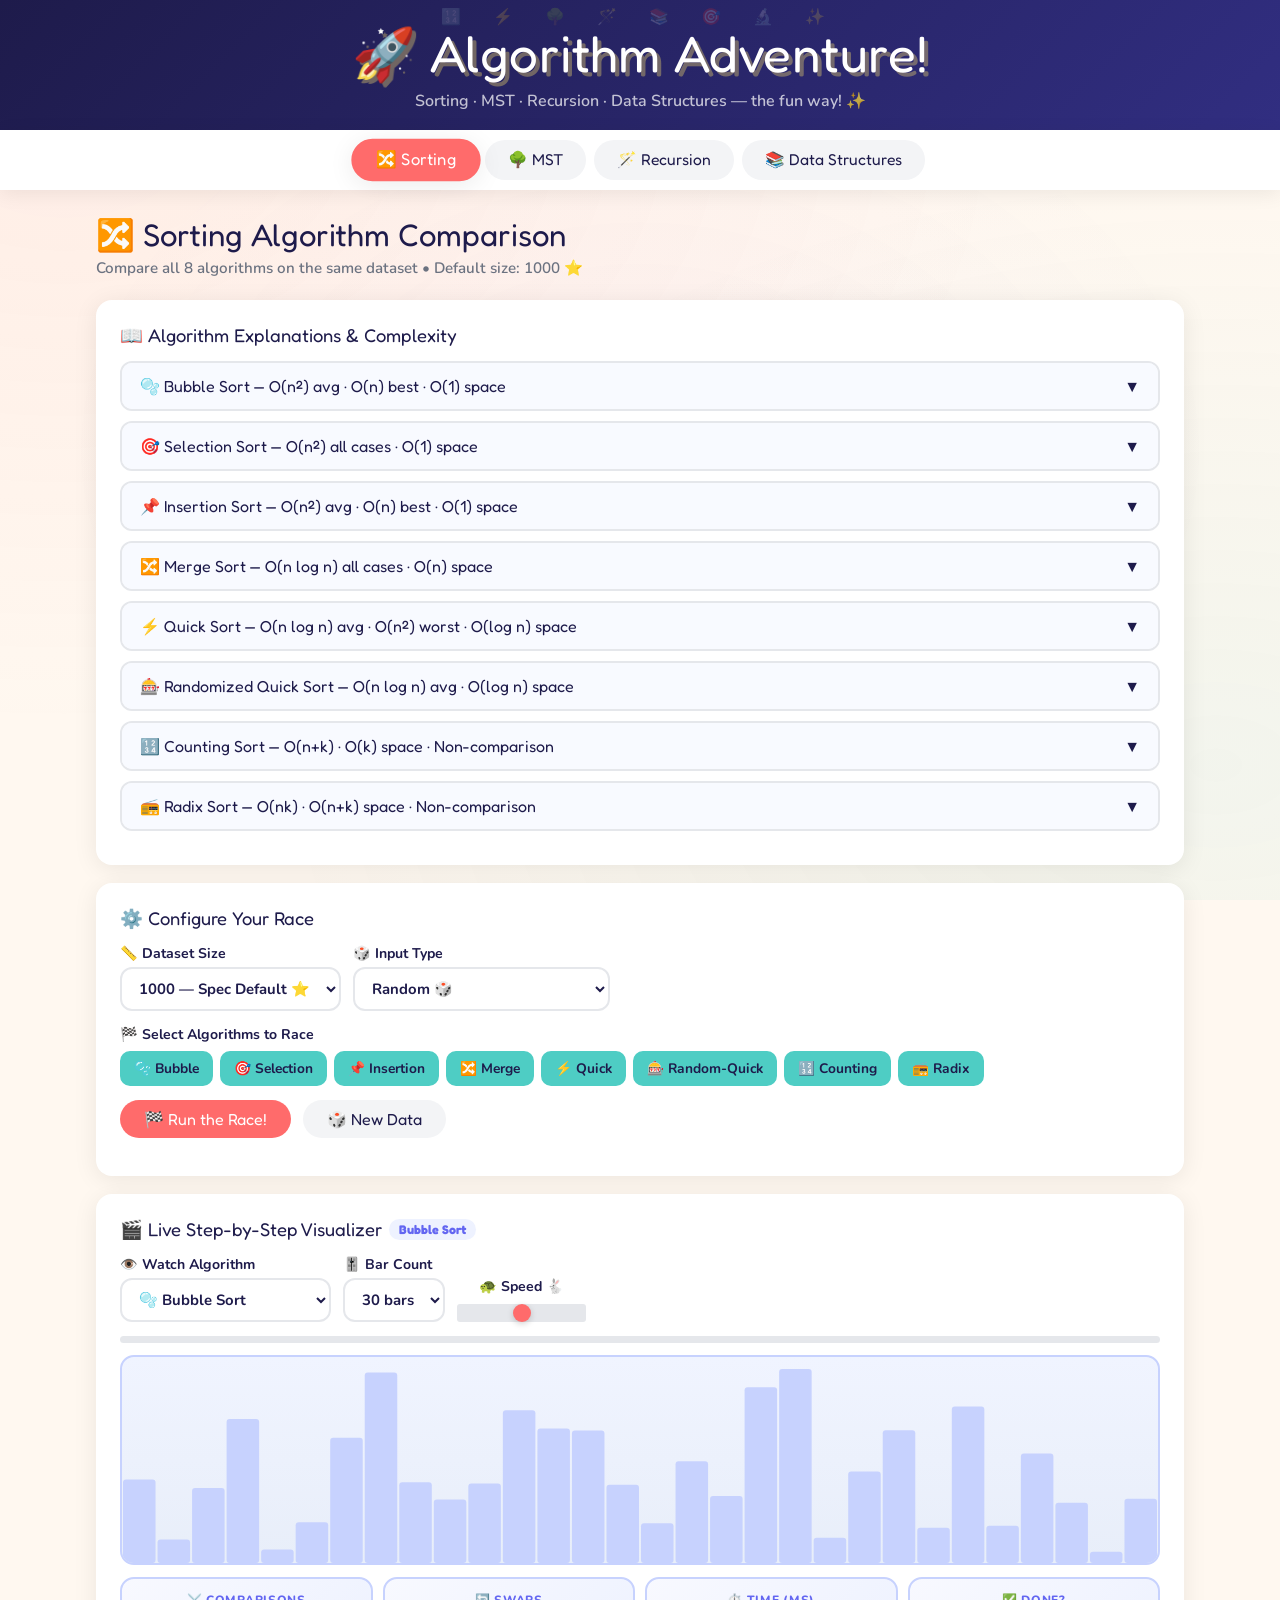
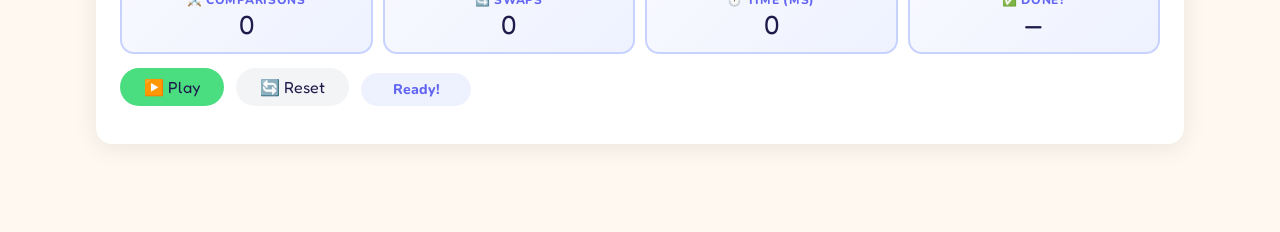
==== Website/index.html @ fd98d41a "Add sorting algorithms and styles for visualizer interface - Implemented 8 sorting algorithms (Bubbl" ====
<!DOCTYPE html>
<html lang="en">
<head>
<meta charset="UTF-8">
<meta name="viewport" content="width=device-width, initial-scale=1.0">
<title>🚀 Algorithm Adventure!</title>
<link rel="preconnect" href="https://fonts.googleapis.com">
<link href="https://fonts.googleapis.com/css2?family=Fredoka+One&family=Nunito:wght@400;600;700;800&family=JetBrains+Mono:wght@400;700&display=swap" rel="stylesheet">
<link rel="stylesheet" href="style.css">
</head>
<body>

<!-- ═══════════════════════════════════════════════════════════════════
     HEADER
     ═══════════════════════════════════════════════════════════════════ -->
<header id="site-header">
  <div class="header-title">🚀 Algorithm Adventure!</div>
  <div class="header-sub">Sorting · MST · Recursion · Data Structures — the fun way! ✨</div>
</header>

<!-- ═══════════════════════════════════════════════════════════════════
     NAV — menu-driven interface (spec requirement)
     ═══════════════════════════════════════════════════════════════════ -->
<nav id="main-nav">
  <button class="nav-btn active" data-tab="sort"  onclick="switchTab('sort')">🔀 Sorting</button>
  <button class="nav-btn"        data-tab="mst"   onclick="switchTab('mst')">🌳 MST</button>
  <button class="nav-btn"        data-tab="rec"   onclick="switchTab('rec')">🪄 Recursion</button>
  <button class="nav-btn"        data-tab="ds"    onclick="switchTab('ds')">📚 Data Structures</button>
</nav>

<!-- ═══════════════════════════════════════════════════════════════════
     PART 1 — SORTING ALGORITHM COMPARISON
     ═══════════════════════════════════════════════════════════════════ -->
<section id="tab-sort" class="section active">
  <div class="section-title">🔀 Sorting Algorithm Comparison</div>
  <div class="section-sub">Compare all 8 algorithms on the same dataset • Default size: 1000 ⭐</div>

  <!-- Algorithm Info Accordion -->
  <div class="card">
    <div class="card-title">📖 Algorithm Explanations &amp; Complexity</div>
    <div class="accordion-group">
      <div class="accordion">
        <div class="accordion-header">🫧 Bubble Sort — O(n²) avg · O(n) best · O(1) space <span>▼</span></div>
        <div class="accordion-body">
          Repeatedly compares adjacent pairs and swaps them if out of order. Each pass "bubbles" the largest unsorted element to the end.
          <strong>Early-exit optimization:</strong> stops immediately when a full pass makes zero swaps — meaning the array is already sorted.
          <table><tr><th>Case</th><th>Time</th><th>When</th></tr>
            <tr><td>Best</td><td>O(n)</td><td>Already sorted (early exit fires)</td></tr>
            <tr><td>Average</td><td>O(n²)</td><td>Random input</td></tr>
            <tr><td>Worst</td><td>O(n²)</td><td>Reverse sorted</td></tr>
          </table>
          <p style="margin-top:8px"><strong>Data Structure:</strong> In-place array. Two index variables j and j+1 walk the array.</p>
        </div>
      </div>
      <div class="accordion">
        <div class="accordion-header">🎯 Selection Sort — O(n²) all cases · O(1) space <span>▼</span></div>
        <div class="accordion-body">
          Each pass scans the entire unsorted portion to find the minimum element, then places it at the start.
          Always makes exactly n-1 swaps regardless of input — good when swaps are expensive.
          <p style="margin-top:8px"><strong>Data Structure:</strong> In-place array. One index pointer tracks the current minimum.</p>
        </div>
      </div>
      <div class="accordion">
        <div class="accordion-header">📌 Insertion Sort — O(n²) avg · O(n) best · O(1) space <span>▼</span></div>
        <div class="accordion-body">
          Like sorting a hand of playing cards: pick each element and insert it into the correct position in the already-sorted prefix.
          Very efficient on nearly-sorted data. Stable sort (equal elements keep their original order).
          <p style="margin-top:8px"><strong>Data Structure:</strong> In-place array. A "key" variable holds the current element being inserted.</p>
        </div>
      </div>
      <div class="accordion">
        <div class="accordion-header">🔀 Merge Sort — O(n log n) all cases · O(n) space <span>▼</span></div>
        <div class="accordion-body">
          Divide-and-conquer: recursively split the array in half, sort each half, then merge the two sorted halves.
          Guaranteed O(n log n) on all inputs. Stable sort. Uses auxiliary arrays for merging.
          <p style="margin-top:8px"><strong>Data Structure:</strong> Auxiliary arrays for each merge step. Recursion call stack O(log n) deep.</p>
        </div>
      </div>
      <div class="accordion">
        <div class="accordion-header">⚡ Quick Sort — O(n log n) avg · O(n²) worst · O(log n) space <span>▼</span></div>
        <div class="accordion-body">
          Picks a pivot, partitions elements so everything ≤ pivot is on the left and > pivot on the right, then recursively sorts both sides.
          Worst case O(n²) occurs when pivot always picks the min or max (e.g., on sorted input with last-element pivot).
          <p style="margin-top:8px"><strong>Data Structure:</strong> In-place array partitioning. Two index pointers i and j.</p>
        </div>
      </div>
      <div class="accordion">
        <div class="accordion-header">🎰 Randomized Quick Sort — O(n log n) avg · O(log n) space <span>▼</span></div>
        <div class="accordion-body">
          Same as Quick Sort but chooses the pivot randomly before partitioning.
          This eliminates the worst-case on sorted/reverse-sorted input — the probability of hitting O(n²) becomes astronomically small.
          <p style="margin-top:8px"><strong>Data Structure:</strong> Same as Quick Sort. Random pivot is swapped to the end before partitioning.</p>
        </div>
      </div>
      <div class="accordion">
        <div class="accordion-header">🔢 Counting Sort — O(n+k) · O(k) space · Non-comparison <span>▼</span></div>
        <div class="accordion-body">
          Counts how many times each value appears, then reconstructs the sorted array. Not comparison-based — breaks the O(n log n) lower bound.
          Only works on non-negative integers. k = max value in the input.
          <p style="margin-top:8px"><strong>Data Structure:</strong> Count array (frequency table) of size k. Rebuilt output array.</p>
        </div>
      </div>
      <div class="accordion">
        <div class="accordion-header">📻 Radix Sort — O(nk) · O(n+k) space · Non-comparison <span>▼</span></div>
        <div class="accordion-body">
          Sorts by digit position, from least significant to most significant (LSD). Each digit pass uses counting/bucket sort.
          k = number of digits in the maximum value.
          <p style="margin-top:8px"><strong>Data Structure:</strong> 10 buckets (one per digit 0-9). Array rebuilt after each digit pass.</p>
        </div>
      </div>
    </div>
  </div>

  <!-- Setup -->
  <div class="card">
    <div class="card-title">⚙️ Configure Your Race</div>
    <div class="controls">
      <div class="ctrl-group">
        <label>📏 Dataset Size</label>
        <select id="sort-size">
          <option value="20">20 — Tiny</option>
          <option value="50">50 — Small</option>
          <option value="100">100 — Medium</option>
          <option value="500">500 — Large</option>
          <option value="1000" selected>1000 — Spec Default ⭐</option>
          <option value="2000">2000 — Huge</option>
          <option value="5000">5000 — Monster</option>
        </select>
      </div>
      <div class="ctrl-group">
        <label>🎲 Input Type</label>
        <select id="sort-dtype">
          <option value="random">Random 🎲</option>
          <option value="sorted">Already Sorted 📈 (best case)</option>
          <option value="reversed">Reversed 📉 (worst case)</option>
          <option value="custom">Custom Input ✏️</option>
        </select>
      </div>
      <div class="ctrl-group" id="custom-input-wrap" style="display:none">
        <label>✏️ Your Numbers (comma-separated)</label>
        <input type="text" id="custom-nums" placeholder="e.g. 9, 3, 7, 1, 5" style="width:230px">
      </div>
    </div>

    <label style="margin-bottom:7px;display:block">🏁 Select Algorithms to Race</label>
    <div class="check-group" id="algo-checks">
      <label class="check-label checked"><input type="checkbox" value="bubble"    checked>🫧 Bubble</label>
      <label class="check-label checked"><input type="checkbox" value="selection" checked>🎯 Selection</label>
      <label class="check-label checked"><input type="checkbox" value="insertion" checked>📌 Insertion</label>
      <label class="check-label checked"><input type="checkbox" value="merge"     checked>🔀 Merge</label>
      <label class="check-label checked"><input type="checkbox" value="quick"     checked>⚡ Quick</label>
      <label class="check-label checked"><input type="checkbox" value="rquick"    checked>🎰 Random-Quick</label>
      <label class="check-label checked"><input type="checkbox" value="counting"  checked>🔢 Counting</label>
      <label class="check-label checked"><input type="checkbox" value="radix"     checked>📻 Radix</label>
    </div>

    <div class="controls" style="margin-top:14px">
      <button class="btn btn-coral"  onclick="SortModule.runBenchmark()">🏁 Run the Race!</button>
      <button class="btn btn-ghost"  onclick="SortModule.generateData()">🎲 New Data</button>
    </div>
  </div>

  <!-- Live Visualizer -->
  <div class="card">
    <div class="card-title">
      🎬 Live Step-by-Step Visualizer
      <span class="tag" id="vis-algo-label">Bubble Sort</span>
    </div>
    <div class="controls">
      <div class="ctrl-group">
        <label>👁️ Watch Algorithm</label>
        <select id="vis-algo">
          <option value="bubble">🫧 Bubble Sort</option>
          <option value="selection">🎯 Selection Sort</option>
          <option value="insertion">📌 Insertion Sort</option>
          <option value="merge">🔀 Merge Sort</option>
          <option value="quick">⚡ Quick Sort</option>
          <option value="rquick">🎰 Random-Quick Sort</option>
          <option value="counting">🔢 Counting Sort</option>
          <option value="radix">📻 Radix Sort</option>
        </select>
      </div>
      <div class="ctrl-group">
        <label>🎚️ Bar Count</label>
        <select id="vis-size">
          <option value="20">20 bars</option>
          <option value="30" selected>30 bars</option>
          <option value="50">50 bars</option>
          <option value="80">80 bars</option>
        </select>
      </div>
      <div class="ctrl-group speed-row">
        <label>🐢 Speed 🐇</label>
        <input type="range" id="vis-speed" min="1" max="5" value="3">
      </div>
    </div>

    <div class="progress-wrap"><div class="progress-bar" id="sort-progress" style="width:0%"></div></div>
    <div id="sort-canvas-wrap"><canvas id="sort-canvas"></canvas></div>

    <div class="stat-row">
      <div class="stat-box" data-tip="Number of element comparisons"><div class="stat-label">⚔️ Comparisons</div><div class="stat-value" id="stat-comps">0</div></div>
      <div class="stat-box" data-tip="Number of element swaps"><div class="stat-label">🔄 Swaps</div><div class="stat-value" id="stat-swaps">0</div></div>
      <div class="stat-box" data-tip="Wall-clock time in milliseconds"><div class="stat-label">⏱️ Time (ms)</div><div class="stat-value" id="stat-time">0</div></div>
      <div class="stat-box"><div class="stat-label">✅ Done?</div><div class="stat-value" id="stat-done">—</div></div>
    </div>
    <div class="controls">
      <button class="btn btn-green"  id="vis-play-btn" onclick="SortModule.toggleVis()">▶️ Play</button>
      <button class="btn btn-ghost"  onclick="SortModule.resetVisualizer()">🔄 Reset</button>
      <span   class="step-badge"    id="step-badge">Ready!</span>
    </div>
  </div>

  <!-- Benchmark Results -->
  <div class="card" id="sort-results-card" style="display:none">
    <div class="card-title">🏆 Race Results</div>
    <div style="font-size:.88rem;font-weight:700;color:var(--muted);margin-bottom:10px">
      Dataset Size: <strong id="results-size">1000</strong>
    </div>
    <div style="font-size:.85rem;font-weight:700;color:#16A34A;margin-bottom:12px" id="sorted-preview"></div>
    <div class="progress-wrap"><div class="progress-bar" id="bench-progress" style="width:0%"></div></div>
    <div style="overflow-x:auto">
      <table class="results-table">
        <thead><tr>
          <th>#</th><th>Algorithm</th><th>⏱️ Time (ms)</th>
          <th>⚔️ Comparisons</th><th>🔄 Swaps</th><th>Speed Bar</th>
        </tr></thead>
        <tbody id="results-tbody"></tbody>
      </table>
    </div>
  </div>
</section>

<!-- ═══════════════════════════════════════════════════════════════════
     PART 2 — MST
     ═══════════════════════════════════════════════════════════════════ -->
<section id="tab-mst" class="section">
  <div class="section-title">🌳 Minimum Spanning Tree</div>
  <div class="section-sub">Build an MST step-by-step with Kruskal's or Prim's • Click canvas to add nodes</div>

  <div class="card">
    <div class="card-title">📖 Algorithm Explanations</div>
    <div class="two-col">
      <div class="ds-info">
        <h3>🔑 Kruskal's Algorithm</h3>
        <strong>Strategy:</strong> Sort all edges by weight. Add the cheapest edge that doesn't form a cycle.<br><br>
        <strong>Data Structures:</strong><br>
        • <code>Edge List</code> — sorted by weight O(E log E)<br>
        • <code>Union-Find</code> — O(α(n)) cycle detection<br><br>
        <strong>Time:</strong> O(E log E) · <strong>Space:</strong> O(V)
      </div>
      <div class="ds-info">
        <h3>🌱 Prim's Algorithm</h3>
        <strong>Strategy:</strong> Start at one node. Grow the MST by always picking the cheapest edge connecting a visited node to an unvisited one.<br><br>
        <strong>Data Structures:</strong><br>
        • <code>Adjacency List</code> — O(V+E) space<br>
        • <code>Min-Heap</code> — O(log V) extraction<br><br>
        <strong>Time:</strong> O(E log V) · <strong>Space:</strong> O(V+E)
      </div>
    </div>
  </div>

  <div class="card">
    <div class="card-title">🖱️ Build Your Graph</div>
    <div class="controls">
      <div class="ctrl-group">
        <label>🔧 Algorithm</label>
        <select id="mst-algo">
          <option value="kruskal">🔑 Kruskal's</option>
          <option value="prim">🌱 Prim's</option>
        </select>
      </div>
      <div class="ctrl-group">
        <label>🏁 Prim's Start Node</label>
        <select id="prim-start" style="width:80px"><option>0</option></select>
      </div>
      <div class="ctrl-group speed-row">
        <label>⏩ Speed</label>
        <input type="range" id="mst-speed" min="1" max="5" value="3" style="width:90px">
      </div>
    </div>
    <div class="controls">
      <button class="btn btn-mint"    onclick="MSTModule.addRandomGraph(6)">🎲 Random (6 nodes)</button>
      <button class="btn btn-sky"     onclick="MSTModule.addRandomGraph(8)">🎲 Random (8 nodes)</button>
      <button class="btn btn-ghost"   onclick="MSTModule.clearMST()">🗑️ Clear</button>
      <button class="btn btn-coral"   id="mst-run-btn"   onclick="MSTModule.runMST()">🌳 Build MST!</button>
      <button class="btn btn-yellow"  id="mst-step-btn"  onclick="MSTModule.stepMST()" style="display:none">👣 Next Step</button>
      <button class="btn btn-ghost"   id="mst-reset-btn" onclick="MSTModule.resetMSTRun()" style="display:none">🔄 Reset</button>
    </div>
    <p style="font-size:.82rem;color:var(--muted);font-weight:600;margin-bottom:9px">
      💡 <b>Click empty space</b> to add a node &nbsp;|&nbsp; <b>Click two nodes</b> to add an edge &nbsp;|&nbsp; Edge weights are auto-assigned
    </p>
    <canvas id="mst-canvas" width="700" height="380"></canvas>
    <div class="mst-legend">
      <div style="display:flex;align-items:center;gap:5px"><div class="legend-dot" style="background:#4ECDC4"></div> MST Edge</div>
      <div style="display:flex;align-items:center;gap:5px"><div class="legend-dot" style="background:#FF6B6B"></div> Considering</div>
      <div style="display:flex;align-items:center;gap:5px"><div class="legend-dot" style="background:#FCA5A5"></div> Rejected (cycle)</div>
      <div style="display:flex;align-items:center;gap:5px"><div class="legend-dot" style="background:#4ECDC4;border-radius:3px"></div> Visited Node</div>
      <div style="display:flex;align-items:center;gap:5px"><div class="legend-dot" style="background:#A855F7"></div> Start Node (Prim's)</div>
    </div>
  </div>

  <div class="card" id="mst-output-card" style="display:none">
    <div class="card-title">
      📋 Simulation Output
      <span class="tag" id="mst-algo-label">Kruskal's</span>
    </div>
    <div class="two-col">
      <div>
        <div style="font-weight:700;margin-bottom:7px;font-size:.9rem">📝 Step-by-Step Log:</div>
        <div class="output-box" id="mst-log" style="height:210px"></div>
      </div>
      <div>
        <div style="font-weight:700;margin-bottom:7px;font-size:.9rem">✅ Final MST Result:</div>
        <div class="output-box" id="mst-result" style="height:210px"></div>
      </div>
    </div>
    <div class="stat-row" style="margin-top:12px">
      <div class="stat-box"><div class="stat-label">💰 Total MST Cost</div><div class="stat-value" id="mst-cost">—</div></div>
      <div class="stat-box"><div class="stat-label">🔗 Edges in MST</div><div class="stat-value" id="mst-edge-count">—</div></div>
    </div>
  </div>
</section>

<!-- ═══════════════════════════════════════════════════════════════════
     PART 3 — RECURSION
     ═══════════════════════════════════════════════════════════════════ -->
<section id="tab-rec" class="section">
  <div class="section-title">🪄 Recursive Function Simulation</div>
  <div class="section-sub">Watch function calls appear one by one — base cases, return values, and all!</div>

  <div class="card">
    <div class="card-title">📖 How Recursion Works</div>
    <div class="two-col">
      <div class="ds-info">
        <h3>🔑 Key Concepts</h3>
        Every recursive function needs:<br>
        • <code>Base Case</code> — stops the recursion<br>
        • <code>Recursive Case</code> — reduces toward the base<br><br>
        <strong>Data Structure:</strong> The <strong>Call Stack</strong> — a LIFO stack of function frames. Each call <em>pushes</em> a frame; each return <em>pops</em> it.
      </div>
      <div class="ds-info">
        <h3>📊 Complexity Comparison</h3>
        <table style="width:100%;font-size:.85rem">
          <tr><th>Function</th><th>Calls</th><th>Depth</th></tr>
          <tr><td>Factorial(n)</td><td>O(n)</td><td>O(n)</td></tr>
          <tr><td>Fib naive(n)</td><td>O(2ⁿ)</td><td>O(n)</td></tr>
          <tr><td>Fib memo(n)</td><td>O(n)</td><td>O(n)</td></tr>
          <tr><td>Hanoi(n)</td><td>O(2ⁿ)</td><td>O(n)</td></tr>
          <tr><td>GCD(a,b)</td><td>O(log n)</td><td>O(log n)</td></tr>
          <tr><td>Power(b,n)</td><td>O(log n)</td><td>O(log n)</td></tr>
          <tr><td>BinSearch(n)</td><td>O(log n)</td><td>O(log n)</td></tr>
        </table>
      </div>
    </div>
  </div>

  <div class="card">
    <div class="card-title">⚙️ Configure Simulation</div>
    <div class="controls">
      <div class="ctrl-group">
        <label>🪄 Function</label>
        <select id="rec-fn">
          <option value="factorial">🔢 Factorial(n)</option>
          <option value="fibonacci">🌀 Fibonacci — Naive</option>
          <option value="fib_memo">⚡ Fibonacci — Memoized</option>
          <option value="hanoi">🏛️ Tower of Hanoi</option>
          <option value="gcd">🔗 GCD (Euclidean)</option>
          <option value="power">💥 Fast Power (base^n)</option>
          <option value="binary">🔍 Binary Search</option>
        </select>
      </div>
      <div class="ctrl-group">
        <label>🔢 n</label>
        <input type="number" id="rec-n" value="5" min="1" max="12" style="width:75px">
      </div>
      <div class="ctrl-group" id="rec-b-wrap" style="display:none;flex-direction:column;gap:4px">
        <label id="rec-b-label">b value:</label>
        <input type="number" id="rec-b" value="18" min="0" style="width:80px">
      </div>
      <div class="ctrl-group speed-row">
        <label>⏩ Speed</label>
        <input type="range" id="rec-speed" min="1" max="5" value="3" style="width:90px">
      </div>
    </div>
    <div class="controls">
      <button class="btn btn-purple" onclick="RecModule.runRecursion()">🪄 Animate!</button>
      <button class="btn btn-ghost"  onclick="RecModule.clearRec()">🗑️ Clear</button>
    </div>
  </div>

  <div class="card">
    <div class="card-title">🌳 Call Tree</div>
    <div id="rec-tree"><span style="color:var(--muted);font-weight:600">Choose a function above and click Animate! ✨</span></div>
    <div class="stat-row" style="margin-top:14px">
      <div class="stat-box"><div class="stat-label">📞 Total Calls</div><div class="stat-value" id="rec-calls">0</div></div>
      <div class="stat-box"><div class="stat-label">📏 Max Depth</div><div class="stat-value" id="rec-depth">0</div></div>
      <div class="stat-box"><div class="stat-label">🎯 Result</div><div class="stat-value" id="rec-result" style="font-size:1.3rem">—</div></div>
    </div>
  </div>

  <!-- Tower of Hanoi visual (shown only for Hanoi) -->
  <div class="card" id="hanoi-card" style="display:none">
    <div class="card-title">🏛️ Tower of Hanoi — Disk Animation</div>
    <div id="hanoi-wrap">
      <canvas id="hanoi-canvas" width="600" height="200"></canvas>
      <div class="hanoi-labels"><span>Peg A</span><span>Peg B</span><span>Peg C</span></div>
    </div>
    <div class="stat-row" style="margin-top:10px">
      <div class="stat-box"><div class="stat-label">🎯 Current Move</div><div class="stat-value" id="hanoi-move-num">0</div></div>
      <div class="stat-box"><div class="stat-label">📊 Total Moves</div><div class="stat-value" id="hanoi-total">—</div></div>
    </div>
    <div style="margin-top:8px;background:var(--dark);color:var(--yellow);padding:11px 14px;border-radius:10px;font-family:var(--font-mono);font-size:.87rem" id="hanoi-move-log"></div>
  </div>
</section>

<!-- ═══════════════════════════════════════════════════════════════════
     DATA STRUCTURES TAB
     ═══════════════════════════════════════════════════════════════════ -->
<section id="tab-ds" class="section">
  <div class="section-title">📚 Data Structures</div>
  <div class="section-sub">The building blocks behind every algorithm — interactive visualizations</div>

  <!-- DS tabs -->
  <div class="ds-tabs">
    <button class="ds-tab active" data-ds="array">📋 Array</button>
    <button class="ds-tab"       data-ds="stack">📚 Stack</button>
    <button class="ds-tab"       data-ds="queue">🚶 Queue</button>
    <button class="ds-tab"       data-ds="list">🔗 Linked List</button>
    <button class="ds-tab"       data-ds="heap">⛰️ Min-Heap</button>
    <button class="ds-tab"       data-ds="graph">🕸️ Graph</button>
    <button class="ds-tab"       data-ds="uf">🔀 Union-Find</button>
  </div>

  <div class="card">
    <div class="card-title" id="ds-canvas-title">📋 Array — Interactive</div>
    <!-- controls -->
    <div class="controls" style="margin-bottom:12px">
      <input type="number" id="ds-input" placeholder="value" min="1" max="99" style="width:90px">
      <button class="btn btn-green  btn-sm" id="ds-push-btn"  onclick="DSModule.dsOp('push')">➕ Append</button>
      <button class="btn btn-coral  btn-sm" id="ds-pop-btn"   onclick="DSModule.dsOp('pop')">➖ Remove Last</button>
      <button class="btn btn-yellow btn-sm" id="ds-extra-btn" onclick="DSModule.dsOp('shuffle')" style="display:none">🔀 Shuffle</button>
    </div>
    <div id="ds-canvas-wrap"><canvas id="ds-canvas" height="260"></canvas></div>
  </div>

  <!-- Info panels per DS -->
  <div id="ds-panel-array" class="ds-panel active">
    <div class="ds-info">
      <h3>📋 Array — Random Access Container</h3>
      <strong>Used by:</strong> All 8 sorting algorithms<br>
      <strong>Key property:</strong> Elements stored in contiguous memory. Access any element by index in O(1).<br><br>
      Operations: <code>access[i] O(1)</code> · <code>search O(n)</code> · <code>insert O(n)</code> · <code>delete O(n)</code><br><br>
      In sorting: the array is passed to each algorithm. Bubble/Selection/Insertion sort in-place. Merge Sort creates auxiliary arrays for merging.
    </div>
  </div>

  <div id="ds-panel-stack" class="ds-panel">
    <div class="ds-info">
      <h3>📚 Stack — LIFO (Last In, First Out)</h3>
      <strong>Used by:</strong> Recursion (call stack), Quick Sort's recursive calls<br>
      <strong>Key property:</strong> Only the top element is accessible. Push = add to top. Pop = remove from top.<br><br>
      Operations: <code>push O(1)</code> · <code>pop O(1)</code> · <code>peek O(1)</code><br><br>
      Every function call in recursion pushes a new frame onto the call stack. When the function returns, the frame is popped.
    </div>
  </div>

  <div id="ds-panel-queue" class="ds-panel">
    <div class="ds-info">
      <h3>🚶 Queue — FIFO (First In, First Out)</h3>
      <strong>Used by:</strong> BFS graph traversal (foundation for Prim's concept)<br>
      <strong>Key property:</strong> Enqueue at back, dequeue from front. Contrast with Stack.<br><br>
      Operations: <code>enqueue O(1)</code> · <code>dequeue O(1)</code> · <code>peek O(1)</code><br><br>
      A <strong>Priority Queue (Min-Heap)</strong> is a special queue where the item with the smallest key exits first — used by Prim's algorithm.
    </div>
  </div>

  <div id="ds-panel-list" class="ds-panel">
    <div class="ds-info">
      <h3>🔗 Singly Linked List</h3>
      <strong>Used by:</strong> Foundation for dynamic stacks/queues and adjacency lists<br>
      <strong>Key property:</strong> Nodes linked by pointers. No random access — must traverse from head.<br><br>
      Operations: <code>access O(n)</code> · <code>insert at head O(1)</code> · <code>search O(n)</code><br><br>
      Adjacency lists (used in MST algorithms) are often implemented as arrays of linked lists.
    </div>
  </div>

  <div id="ds-panel-heap" class="ds-panel">
    <div class="ds-info">
      <h3>⛰️ Min-Heap — Priority Queue</h3>
      <strong>Used by:</strong> Prim's Algorithm (always picks cheapest border edge)<br>
      <strong>Key property:</strong> Every parent ≤ both children. Root is always the minimum.<br>
      Stored as an array: parent of index i is at ⌊(i-1)/2⌋; children are at 2i+1 and 2i+2.<br><br>
      Operations: <code>insert O(log n)</code> · <code>extract-min O(log n)</code> · <code>peek-min O(1)</code>
    </div>
  </div>

  <div id="ds-panel-graph" class="ds-panel">
    <div class="ds-info">
      <h3>🕸️ Graph — Adjacency List</h3>
      <strong>Used by:</strong> Both Kruskal's and Prim's MST algorithms<br>
      <strong>Representation:</strong> Map&lt;vertex → list of (neighbor, weight)&gt;<br>
      Space: O(V + E). Iteration over neighbors: O(degree(v)).<br><br>
      <strong>vs. Adjacency Matrix:</strong> Matrix uses O(V²) space but O(1) edge lookup.
      Adjacency list is preferred for sparse graphs (few edges vs V²).
    </div>
  </div>

  <div id="ds-panel-uf" class="ds-panel">
    <div class="ds-info">
      <h3>🔀 Union-Find (Disjoint Set Union)</h3>
      <strong>Used by:</strong> Kruskal's Algorithm — detects whether adding an edge would form a cycle<br>
      <strong>Operations:</strong><br>
      • <code>find(x)</code> — returns root of x's component. Path compression makes the tree nearly flat.<br>
      • <code>union(x,y)</code> — merges x and y's components. Union by rank keeps the tree shallow.<br><br>
      Both operations run in O(α(n)) ≈ O(1) amortized — effectively constant time.
    </div>
  </div>
</section>

<!-- ═══════════════════════════════════════════════════════════════════
     SCRIPTS — order matters: app.js last (calls module inits)
     ═══════════════════════════════════════════════════════════════════ -->
<script src="sort.js"></script>
<script src="mst.js"></script>
<script src="recursion.js"></script>
<script src="datastructs.js"></script>
<script src="app.js"></script>
</body>
</html>
---- Website/style.css ----
/* ════════════════════════════════════════════════════════════════════
   ALGORITHM ADVENTURE — style.css
   Full design system: tokens, layout, components, animations
   ════════════════════════════════════════════════════════════════════ */

/* ── TOKENS ─────────────────────────────────────────────────────── */
:root {
  --coral:   #FF6B6B;
  --mint:    #4ECDC4;
  --yellow:  #FFE66D;
  --purple:  #A855F7;
  --sky:     #38BDF8;
  --pink:    #F472B6;
  --green:   #4ADE80;
  --orange:  #FB923C;
  --indigo:  #6366F1;
  --bg:      #FFF8F0;
  --card:    #FFFFFF;
  --dark:    #1E1B4B;
  --muted:   #6B7280;
  --border:  #E5E7EB;
  --radius:  16px;
  --shadow:  0 4px 24px rgba(0,0,0,0.08);
  --shadow-lg: 0 12px 48px rgba(0,0,0,0.14);
  --font-head: 'Fredoka One', cursive;
  --font-body: 'Nunito', sans-serif;
  --font-mono: 'JetBrains Mono', 'Fira Code', monospace;
}

/* ── RESET ──────────────────────────────────────────────────────── */
*, *::before, *::after { box-sizing: border-box; margin: 0; padding: 0; }
html { scroll-behavior: smooth; }
body {
  font-family: var(--font-body);
  background: var(--bg);
  color: var(--dark);
  min-height: 100vh;
  overflow-x: hidden;
}

/* ── BACKGROUND ─────────────────────────────────────────────────── */
body::before {
  content: '';
  position: fixed; inset: 0; z-index: -1;
  background:
    radial-gradient(ellipse at 5%  15%, rgba(255,107,107,.07) 0%, transparent 55%),
    radial-gradient(ellipse at 95% 85%, rgba(78,205,196,.07)  0%, transparent 55%),
    radial-gradient(ellipse at 50% 50%, rgba(168,85,247,.04)  0%, transparent 65%);
  pointer-events: none;
}

/* ── HEADER ─────────────────────────────────────────────────────── */
#site-header {
  background: linear-gradient(135deg, var(--dark) 0%, #312E81 100%);
  padding: 22px 32px 18px;
  text-align: center;
  position: relative;
  overflow: hidden;
}
#site-header::before {
  content: '🔢 ⚡ 🌳 🪄 📚 🎯 🔬 ✨';
  position: absolute; top: 6px; left: 0; right: 0;
  font-size: 16px; letter-spacing: 14px;
  opacity: 0.18; white-space: nowrap;
  animation: tickerScroll 20s linear infinite;
}
@keyframes tickerScroll {
  from { transform: translateX(0); }
  to   { transform: translateX(-50%); }
}
.header-title {
  font-family: var(--font-head);
  font-size: clamp(1.9rem, 5vw, 3.2rem);
  color: #fff;
  text-shadow: 4px 4px 0 rgba(255,230,109,.35);
  letter-spacing: .5px;
  position: relative;
}
.header-sub {
  color: rgba(255,255,255,.72);
  font-size: 1rem;
  font-weight: 600;
  margin-top: 5px;
  position: relative;
}

/* ── NAV ────────────────────────────────────────────────────────── */
#main-nav {
  background: #fff;
  box-shadow: 0 4px 20px rgba(0,0,0,.07);
  padding: 10px 20px;
  display: flex;
  justify-content: center;
  gap: 8px;
  flex-wrap: wrap;
  position: sticky; top: 0; z-index: 200;
}
.nav-btn {
  font-family: var(--font-head);
  font-size: .98rem;
  padding: 9px 20px;
  border-radius: 50px;
  border: 3px solid transparent;
  cursor: pointer;
  transition: all .2s cubic-bezier(.34,1.56,.64,1);
  background: #F3F4F6;
  color: var(--dark);
  white-space: nowrap;
  line-height: 1;
}
.nav-btn:hover { transform: translateY(-3px) scale(1.04); box-shadow: var(--shadow); }
.nav-btn.active { color: #fff; transform: scale(1.06); box-shadow: var(--shadow); }
.nav-btn[data-tab="sort"].active   { background: var(--coral);  border-color: var(--coral); }
.nav-btn[data-tab="mst"].active    { background: var(--mint);   border-color: var(--mint);   color: var(--dark); }
.nav-btn[data-tab="rec"].active    { background: var(--purple); border-color: var(--purple); }
.nav-btn[data-tab="ds"].active     { background: var(--indigo); border-color: var(--indigo); }

/* ── SECTIONS ───────────────────────────────────────────────────── */
.section { display: none; padding: 26px 16px 70px; max-width: 1120px; margin: 0 auto; }
.section.active { display: block; animation: fadeUp .3s ease; }
@keyframes fadeUp {
  from { opacity: 0; transform: translateY(18px); }
  to   { opacity: 1; transform: none; }
}
.section-title {
  font-family: var(--font-head);
  font-size: 1.95rem;
  margin-bottom: 4px;
}
.section-sub {
  color: var(--muted);
  font-size: .95rem;
  font-weight: 600;
  margin-bottom: 22px;
}

/* ── CARDS ──────────────────────────────────────────────────────── */
.card {
  background: var(--card);
  border-radius: var(--radius);
  box-shadow: var(--shadow);
  padding: 22px;
  margin-bottom: 18px;
  border: 2px solid transparent;
  transition: box-shadow .2s;
}
.card:hover { box-shadow: var(--shadow-lg); }
.card-title {
  font-family: var(--font-head);
  font-size: 1.15rem;
  margin-bottom: 14px;
  display: flex;
  align-items: center;
  gap: 7px;
  flex-wrap: wrap;
}

/* ── GRID HELPERS ───────────────────────────────────────────────── */
.two-col { display: grid; grid-template-columns: 1fr 1fr; gap: 16px; }
.three-col { display: grid; grid-template-columns: 1fr 1fr 1fr; gap: 14px; }
@media (max-width: 700px) {
  .two-col, .three-col { grid-template-columns: 1fr; }
}

/* ── CONTROLS ───────────────────────────────────────────────────── */
.controls { display: flex; flex-wrap: wrap; gap: 12px; align-items: flex-end; margin-bottom: 14px; }
.ctrl-group { display: flex; flex-direction: column; gap: 4px; }
label {
  font-weight: 700;
  font-size: .88rem;
  color: var(--dark);
  display: block;
}
select, input[type=number], input[type=text] {
  font-family: var(--font-body);
  font-size: .93rem;
  font-weight: 700;
  padding: 9px 13px;
  border-radius: 12px;
  border: 2.5px solid var(--border);
  background: #fff;
  color: var(--dark);
  outline: none;
  transition: border-color .2s;
}
select:focus, input:focus { border-color: var(--coral); }

/* multi-select checkboxes */
.check-group { display: flex; flex-wrap: wrap; gap: 7px; }
.check-label {
  display: flex; align-items: center; gap: 5px;
  background: #F3F4F6; border-radius: 10px;
  padding: 6px 12px; cursor: pointer;
  font-weight: 700; font-size: .86rem;
  transition: all .18s; user-select: none;
  border: 2px solid transparent;
}
.check-label:hover { background: #E0FDF4; }
.check-label input { display: none; }
.check-label.checked { background: var(--mint); border-color: var(--mint); color: var(--dark); }

/* ── BUTTONS ────────────────────────────────────────────────────── */
.btn {
  font-family: var(--font-head);
  font-size: 1rem;
  padding: 11px 24px;
  border-radius: 50px;
  border: none;
  cursor: pointer;
  transition: all .2s cubic-bezier(.34,1.56,.64,1);
  display: inline-flex;
  align-items: center;
  gap: 6px;
  white-space: nowrap;
  line-height: 1;
}
.btn:hover  { transform: translateY(-3px) scale(1.05); box-shadow: var(--shadow); }
.btn:active { transform: scale(.97); }
.btn:disabled { opacity: .45; cursor: not-allowed; transform: none !important; }
.btn-coral   { background: var(--coral);  color: #fff; }
.btn-mint    { background: var(--mint);   color: var(--dark); }
.btn-purple  { background: var(--purple); color: #fff; }
.btn-yellow  { background: var(--yellow); color: var(--dark); }
.btn-sky     { background: var(--sky);    color: var(--dark); }
.btn-green   { background: var(--green);  color: var(--dark); }
.btn-orange  { background: var(--orange); color: #fff; }
.btn-indigo  { background: var(--indigo); color: #fff; }
.btn-ghost   { background: #F3F4F6;       color: var(--dark); }
.btn-pink    { background: var(--pink);   color: #fff; }
.btn-sm { font-size: .85rem; padding: 7px 16px; }

/* ── STAT BOXES ─────────────────────────────────────────────────── */
.stat-row { display: flex; gap: 10px; flex-wrap: wrap; margin-bottom: 14px; }
.stat-box {
  flex: 1; min-width: 90px;
  background: linear-gradient(135deg, #F8F9FF, #EEF2FF);
  border: 2px solid #C7D2FE;
  border-radius: 14px;
  padding: 13px 14px;
  text-align: center;
}
.stat-label { font-size: .75rem; font-weight: 800; color: var(--indigo); text-transform: uppercase; letter-spacing: .06em; }
.stat-value { font-family: var(--font-head); font-size: 1.65rem; color: var(--dark); transition: color .25s; line-height: 1.1; margin-top: 2px; }
.stat-value.flash { color: var(--coral); }

/* ── OUTPUT / TERMINAL BOX ──────────────────────────────────────── */
.output-box {
  background: #0F172A;
  color: #94A3B8;
  font-family: var(--font-mono);
  font-size: .84rem;
  border-radius: 12px;
  padding: 14px 16px;
  max-height: 230px;
  overflow-y: auto;
  line-height: 1.75;
  white-space: pre;
  border: 1.5px solid #1E293B;
}
.output-box::-webkit-scrollbar { width: 6px; }
.output-box::-webkit-scrollbar-track { background: #1E293B; border-radius: 3px; }
.output-box::-webkit-scrollbar-thumb { background: #334155; border-radius: 3px; }
.out-hi   { color: #7DD3FC; font-weight: bold; }   /* highlight / header */
.out-add  { color: #4ADE80; }                       /* added / success */
.out-skip { color: #FCA5A5; }                       /* skipped / rejected */
.out-base { color: #F9A8D4; }                       /* base case */
.out-ret  { color: #86EFAC; font-weight: bold; }    /* return value */
.out-cache{ color: #FCD34D; }                       /* cached */
.out-dim  { color: #475569; }                       /* dimmed info */

/* ── PROGRESS BAR ───────────────────────────────────────────────── */
.progress-wrap { height: 7px; background: #E5E7EB; border-radius: 4px; overflow: hidden; margin-bottom: 12px; }
.progress-bar  { height: 100%; border-radius: 4px; background: linear-gradient(90deg, var(--coral), var(--purple)); transition: width .3s ease; }

/* ── SORT CANVAS ────────────────────────────────────────────────── */
#sort-canvas-wrap {
  background: linear-gradient(180deg, #F0F4FF 0%, #E8EEF9 100%);
  border-radius: 14px;
  border: 2px solid #C7D2FE;
  overflow: hidden;
  height: 210px;
  margin-bottom: 12px;
  position: relative;
}
#sort-canvas { width: 100%; height: 100%; display: block; }

/* ── RESULTS TABLE ──────────────────────────────────────────────── */
.results-table {
  width: 100%;
  border-collapse: collapse;
  font-size: .91rem;
}
.results-table th {
  background: var(--dark);
  color: #fff;
  padding: 10px 14px;
  text-align: left;
  font-family: var(--font-head);
  font-size: .98rem;
}
.results-table th:first-child { border-radius: 10px 0 0 0; }
.results-table th:last-child  { border-radius: 0 10px 0 0; }
.results-table td { padding: 10px 14px; border-bottom: 1.5px solid #F1F5F9; vertical-align: middle; }
.results-table tr:hover td { background: #F8FAFF; }
.results-table tr.fastest td { background: #F0FFF4; font-weight: 800; }
.results-table tr.fastest td:nth-child(2)::after { content: '  🏆'; }
.time-bar-wrap { background: #F1F5F9; border-radius: 20px; height: 12px; overflow: hidden; min-width: 90px; }
.time-bar { height: 100%; border-radius: 20px; background: var(--coral); transition: width .9s ease; }

/* ── SPEED SLIDER ───────────────────────────────────────────────── */
.speed-row { display: flex; align-items: center; gap: 8px; }
input[type=range] {
  -webkit-appearance: none;
  height: 5px; border-radius: 3px;
  background: #E5E7EB; outline: none; cursor: pointer;
  flex: 1; min-width: 70px;
}
input[type=range]::-webkit-slider-thumb {
  -webkit-appearance: none;
  width: 18px; height: 18px;
  border-radius: 50%;
  background: var(--coral);
  cursor: pointer;
  box-shadow: 0 2px 6px rgba(0,0,0,.18);
}

/* ── STEP INFO BADGE ────────────────────────────────────────────── */
.step-badge {
  background: #EEF2FF; color: var(--indigo);
  font-weight: 800; font-size: .88rem;
  padding: 7px 16px; border-radius: 20px;
  min-width: 110px; text-align: center;
  white-space: nowrap;
}

/* ── MST CANVAS ─────────────────────────────────────────────────── */
#mst-canvas {
  display: block; width: 100%;
  border-radius: 14px;
  border: 2px solid #A7F3D0;
  background: linear-gradient(135deg, #F0FDF4 0%, #ECFEFF 100%);
  cursor: crosshair;
  touch-action: none;
}
.mst-legend {
  display: flex; gap: 14px; flex-wrap: wrap;
  margin-top: 9px; font-size: .84rem; font-weight: 700;
}
.legend-dot { width: 13px; height: 13px; border-radius: 50%; display: inline-block; flex-shrink: 0; }

/* ── RECURSION TREE ─────────────────────────────────────────────── */
#rec-tree {
  min-height: 160px;
  padding: 14px 16px;
  background: linear-gradient(135deg, #FAF5FF 0%, #F5F3FF 100%);
  border-radius: 14px;
  border: 2px solid #DDD6FE;
  overflow-x: auto; overflow-y: auto;
  max-height: 360px;
  font-family: var(--font-mono);
  font-size: .84rem;
  line-height: 1.7;
}
.call-line {
  display: block;
  animation: slideIn .18s ease both;
}
.call-line .c-fn    { color: #A78BFA; font-weight: 700; }
.call-line .c-base  { color: #F9A8D4; font-weight: 700; }
.call-line .c-arrow { color: var(--coral); font-weight: 700; }
.call-line .c-ret   { color: #4ADE80; font-weight: 700; }
.call-line .c-cache { color: #FCD34D; }
.call-line .c-dim   { color: #6B7280; }
@keyframes slideIn {
  from { opacity: 0; transform: translateX(-10px); }
  to   { opacity: 1; transform: none; }
}

/* ── HANOI CANVAS ───────────────────────────────────────────────── */
#hanoi-wrap {
  background: linear-gradient(180deg, #FEF9C3 0%, #FEF3C7 100%);
  border-radius: 14px;
  border: 2px solid #FCD34D;
  padding: 16px 8px 6px;
  overflow-x: auto;
}
#hanoi-canvas { display: block; margin: 0 auto; }
.hanoi-labels {
  display: flex; justify-content: space-around;
  font-family: var(--font-head);
  font-size: 1.1rem; color: var(--dark);
  margin-top: 2px;
}

/* ── DATA STRUCTURES ────────────────────────────────────────────── */
.ds-tabs {
  display: flex; gap: 6px; flex-wrap: wrap; margin-bottom: 18px;
}
.ds-tab {
  font-family: var(--font-head);
  font-size: .9rem;
  padding: 8px 18px;
  border-radius: 50px;
  border: 2.5px solid var(--border);
  background: #fff;
  cursor: pointer;
  transition: all .18s;
  color: var(--dark);
}
.ds-tab:hover { border-color: var(--indigo); color: var(--indigo); }
.ds-tab.active { background: var(--indigo); color: #fff; border-color: var(--indigo); }

.ds-panel { display: none; }
.ds-panel.active { display: block; animation: fadeUp .25s ease; }

#ds-canvas-wrap {
  background: #F8FAFF;
  border: 2px solid #C7D2FE;
  border-radius: 14px;
  overflow: hidden;
  margin-bottom: 12px;
}
#ds-canvas { display: block; width: 100%; }

.ds-info {
  background: linear-gradient(135deg, #EEF2FF, #F5F3FF);
  border-radius: 12px;
  padding: 16px 18px;
  border-left: 5px solid var(--indigo);
  font-size: .91rem;
  line-height: 1.65;
}
.ds-info h3 {
  font-family: var(--font-head);
  font-size: 1.1rem;
  margin-bottom: 8px;
  color: var(--indigo);
}
.ds-info code {
  background: #E0E7FF;
  padding: 2px 7px;
  border-radius: 6px;
  font-family: var(--font-mono);
  font-size: .82rem;
  color: var(--indigo);
}

/* ── ALGO TAG / BADGE ───────────────────────────────────────────── */
.tag {
  display: inline-block;
  background: #EEF2FF; color: var(--indigo);
  font-weight: 800; font-size: .78rem;
  padding: 3px 10px; border-radius: 20px;
}
.tag-green  { background: #F0FDF4; color: #16A34A; }
.tag-coral  { background: #FFF1F2; color: #E11D48; }
.tag-yellow { background: #FFFBEB; color: #D97706; }

/* ── FLOWCHART ──────────────────────────────────────────────────── */
.flowchart-wrap {
  background: #F8FAFF;
  border: 2px solid #C7D2FE;
  border-radius: 14px;
  overflow: auto;
  padding: 8px;
}
#flowchart-canvas { display: block; margin: 0 auto; }

/* ── ALGO INFO ACCORDION ────────────────────────────────────────── */
.accordion { border-radius: 12px; overflow: hidden; border: 2px solid var(--border); margin-bottom: 10px; }
.accordion-header {
  background: #F8FAFF;
  padding: 13px 18px;
  font-family: var(--font-head);
  font-size: 1rem;
  cursor: pointer;
  display: flex;
  justify-content: space-between;
  align-items: center;
  user-select: none;
  transition: background .15s;
}
.accordion-header:hover { background: #EEF2FF; }
.accordion-header.open  { background: var(--indigo); color: #fff; }
.accordion-body {
  display: none;
  padding: 14px 18px;
  font-size: .9rem;
  line-height: 1.65;
  border-top: 2px solid var(--border);
}
.accordion-body.open { display: block; }
.accordion-body table { width: 100%; border-collapse: collapse; font-size: .88rem; margin-top: 8px; }
.accordion-body th { background: #EEF2FF; padding: 7px 12px; text-align: left; }
.accordion-body td { padding: 7px 12px; border-bottom: 1px solid #F1F5F9; }

/* ── CONFETTI ───────────────────────────────────────────────────── */
.confetti-piece {
  position: fixed;
  pointer-events: none;
  z-index: 9999;
  animation: cfFall linear both;
}
@keyframes cfFall {
  0%   { transform: translateY(-20px) rotate(0);    opacity: 1; }
  100% { transform: translateY(110vh) rotate(720deg); opacity: 0; }
}

/* ── TOOLTIP ────────────────────────────────────────────────────── */
[data-tip] { position: relative; cursor: help; }
[data-tip]::after {
  content: attr(data-tip);
  position: absolute; bottom: 130%; left: 50%;
  transform: translateX(-50%);
  background: var(--dark); color: #fff;
  font-size: .78rem; font-weight: 600;
  padding: 6px 11px; border-radius: 8px;
  white-space: nowrap;
  pointer-events: none;
  opacity: 0; visibility: hidden;
  transition: opacity .18s;
  z-index: 100;
}
[data-tip]:hover::after { opacity: 1; visibility: visible; }

/* ── SCROLLBAR ──────────────────────────────────────────────────── */
::-webkit-scrollbar       { width: 8px; height: 8px; }
::-webkit-scrollbar-track { background: #F1F5F9; border-radius: 4px; }
::-webkit-scrollbar-thumb { background: #CBD5E1; border-radius: 4px; }
::-webkit-scrollbar-thumb:hover { background: #94A3B8; }

/* ── RESPONSIVE ─────────────────────────────────────────────────── */
@media (max-width: 640px) {
  #site-header { padding: 16px; }
  .section { padding: 18px 10px 60px; }
  .card { padding: 16px; }
  .stat-value { font-size: 1.4rem; }
  .results-table td:nth-child(6) { display: none; }
  .results-table th:nth-child(6) { display: none; }
}
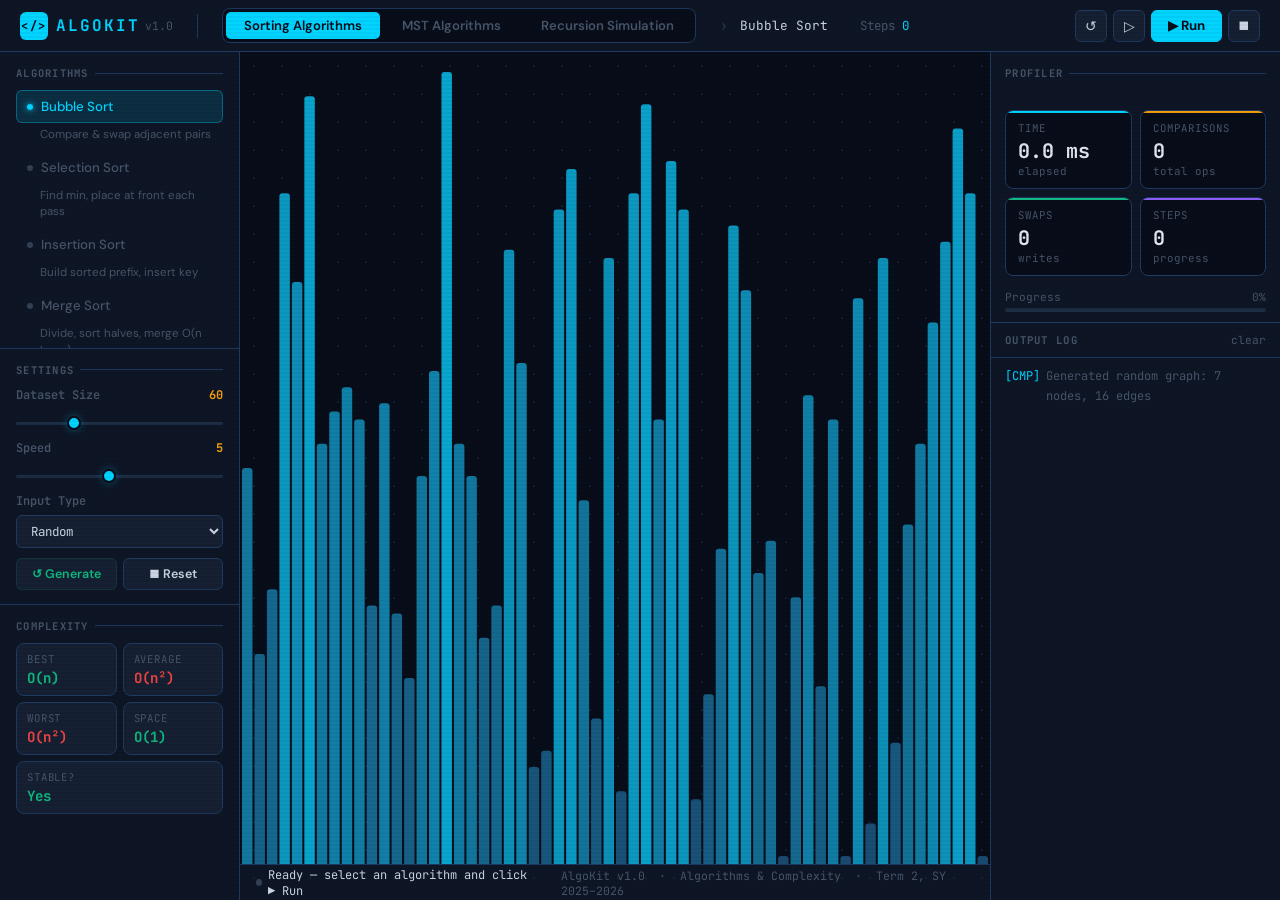
==== commit 70a66347: "lol" ====
--- a/Website/index.html
+++ b/Website/index.html
@@ -3,528 +3,267 @@
 <head>
 <meta charset="UTF-8">
 <meta name="viewport" content="width=device-width, initial-scale=1.0">
-<title>🚀 Algorithm Adventure!</title>
+<title>AlgoKit — Algorithm Analysis Dashboard</title>
 <link rel="preconnect" href="https://fonts.googleapis.com">
-<link href="https://fonts.googleapis.com/css2?family=Fredoka+One&family=Nunito:wght@400;600;700;800&family=JetBrains+Mono:wght@400;700&display=swap" rel="stylesheet">
+<link href="https://fonts.googleapis.com/css2?family=JetBrains+Mono:wght@300;400;500;700&family=DM+Sans:wght@300;400;500;600;700&display=swap" rel="stylesheet">
 <link rel="stylesheet" href="style.css">
 </head>
 <body>
 
 <!-- ═══════════════════════════════════════════════════════════════════
-     HEADER
+     TOP HEADER
      ═══════════════════════════════════════════════════════════════════ -->
-<header id="site-header">
-  <div class="header-title">🚀 Algorithm Adventure!</div>
-  <div class="header-sub">Sorting · MST · Recursion · Data Structures — the fun way! ✨</div>
+<header id="header">
+
+  <!-- Logo -->
+  <div class="logo">
+    <div class="logo-icon">&lt;/&gt;</div>
+    AlgoKit
+  </div>
+  <div style="font-size:.72rem;color:var(--muted);font-family:var(--mono);margin-left:-18px">v1.0</div>
+
+  <!-- Divider -->
+  <div style="width:1px;height:24px;background:var(--border);flex-shrink:0"></div>
+
+  <!-- Section tabs -->
+  <div class="section-tabs">
+    <button class="section-tab active" data-section="sort">Sorting Algorithms</button>
+    <button class="section-tab"        data-section="mst">MST Algorithms</button>
+    <button class="section-tab"        data-section="rec">Recursion Simulation</button>
+  </div>
+
+  <!-- Active algo label -->
+  <div style="font-family:var(--mono);font-size:.8rem;color:var(--muted);white-space:nowrap">
+    <span style="color:var(--muted2)">›</span>
+    <span id="algo-display" style="color:var(--text);margin-left:4px">Bubble Sort</span>
+  </div>
+
+  <!-- Step badge -->
+  <div class="step-badge" id="step-badge">Steps <span>0</span></div>
+
+  <!-- Playback controls -->
+  <div class="playback-controls">
+    <button class="ctrl-btn" id="gen-btn"   data-tip="Generate new data">↺</button>
+    <button class="ctrl-btn" id="step-btn"  data-tip="Step once">▷</button>
+    <button class="ctrl-btn primary" id="run-btn">▶ Run</button>
+    <button class="ctrl-btn" id="reset-btn" data-tip="Reset">⏹</button>
+  </div>
+
 </header>
 
 <!-- ═══════════════════════════════════════════════════════════════════
-     NAV — menu-driven interface (spec requirement)
+     MAIN LAYOUT
      ═══════════════════════════════════════════════════════════════════ -->
-<nav id="main-nav">
-  <button class="nav-btn active" data-tab="sort"  onclick="switchTab('sort')">🔀 Sorting</button>
-  <button class="nav-btn"        data-tab="mst"   onclick="switchTab('mst')">🌳 MST</button>
-  <button class="nav-btn"        data-tab="rec"   onclick="switchTab('rec')">🪄 Recursion</button>
-  <button class="nav-btn"        data-tab="ds"    onclick="switchTab('ds')">📚 Data Structures</button>
-</nav>
-
-<!-- ═══════════════════════════════════════════════════════════════════
-     PART 1 — SORTING ALGORITHM COMPARISON
-     ═══════════════════════════════════════════════════════════════════ -->
-<section id="tab-sort" class="section active">
-  <div class="section-title">🔀 Sorting Algorithm Comparison</div>
-  <div class="section-sub">Compare all 8 algorithms on the same dataset • Default size: 1000 ⭐</div>
-
-  <!-- Algorithm Info Accordion -->
-  <div class="card">
-    <div class="card-title">📖 Algorithm Explanations &amp; Complexity</div>
-    <div class="accordion-group">
-      <div class="accordion">
-        <div class="accordion-header">🫧 Bubble Sort — O(n²) avg · O(n) best · O(1) space <span>▼</span></div>
-        <div class="accordion-body">
-          Repeatedly compares adjacent pairs and swaps them if out of order. Each pass "bubbles" the largest unsorted element to the end.
-          <strong>Early-exit optimization:</strong> stops immediately when a full pass makes zero swaps — meaning the array is already sorted.
-          <table><tr><th>Case</th><th>Time</th><th>When</th></tr>
-            <tr><td>Best</td><td>O(n)</td><td>Already sorted (early exit fires)</td></tr>
-            <tr><td>Average</td><td>O(n²)</td><td>Random input</td></tr>
-            <tr><td>Worst</td><td>O(n²)</td><td>Reverse sorted</td></tr>
-          </table>
-          <p style="margin-top:8px"><strong>Data Structure:</strong> In-place array. Two index variables j and j+1 walk the array.</p>
-        </div>
-      </div>
-      <div class="accordion">
-        <div class="accordion-header">🎯 Selection Sort — O(n²) all cases · O(1) space <span>▼</span></div>
-        <div class="accordion-body">
-          Each pass scans the entire unsorted portion to find the minimum element, then places it at the start.
-          Always makes exactly n-1 swaps regardless of input — good when swaps are expensive.
-          <p style="margin-top:8px"><strong>Data Structure:</strong> In-place array. One index pointer tracks the current minimum.</p>
-        </div>
-      </div>
-      <div class="accordion">
-        <div class="accordion-header">📌 Insertion Sort — O(n²) avg · O(n) best · O(1) space <span>▼</span></div>
-        <div class="accordion-body">
-          Like sorting a hand of playing cards: pick each element and insert it into the correct position in the already-sorted prefix.
-          Very efficient on nearly-sorted data. Stable sort (equal elements keep their original order).
-          <p style="margin-top:8px"><strong>Data Structure:</strong> In-place array. A "key" variable holds the current element being inserted.</p>
-        </div>
-      </div>
-      <div class="accordion">
-        <div class="accordion-header">🔀 Merge Sort — O(n log n) all cases · O(n) space <span>▼</span></div>
-        <div class="accordion-body">
-          Divide-and-conquer: recursively split the array in half, sort each half, then merge the two sorted halves.
-          Guaranteed O(n log n) on all inputs. Stable sort. Uses auxiliary arrays for merging.
-          <p style="margin-top:8px"><strong>Data Structure:</strong> Auxiliary arrays for each merge step. Recursion call stack O(log n) deep.</p>
-        </div>
-      </div>
-      <div class="accordion">
-        <div class="accordion-header">⚡ Quick Sort — O(n log n) avg · O(n²) worst · O(log n) space <span>▼</span></div>
-        <div class="accordion-body">
-          Picks a pivot, partitions elements so everything ≤ pivot is on the left and > pivot on the right, then recursively sorts both sides.
-          Worst case O(n²) occurs when pivot always picks the min or max (e.g., on sorted input with last-element pivot).
-          <p style="margin-top:8px"><strong>Data Structure:</strong> In-place array partitioning. Two index pointers i and j.</p>
-        </div>
-      </div>
-      <div class="accordion">
-        <div class="accordion-header">🎰 Randomized Quick Sort — O(n log n) avg · O(log n) space <span>▼</span></div>
-        <div class="accordion-body">
-          Same as Quick Sort but chooses the pivot randomly before partitioning.
-          This eliminates the worst-case on sorted/reverse-sorted input — the probability of hitting O(n²) becomes astronomically small.
-          <p style="margin-top:8px"><strong>Data Structure:</strong> Same as Quick Sort. Random pivot is swapped to the end before partitioning.</p>
-        </div>
-      </div>
-      <div class="accordion">
-        <div class="accordion-header">🔢 Counting Sort — O(n+k) · O(k) space · Non-comparison <span>▼</span></div>
-        <div class="accordion-body">
-          Counts how many times each value appears, then reconstructs the sorted array. Not comparison-based — breaks the O(n log n) lower bound.
-          Only works on non-negative integers. k = max value in the input.
-          <p style="margin-top:8px"><strong>Data Structure:</strong> Count array (frequency table) of size k. Rebuilt output array.</p>
-        </div>
-      </div>
-      <div class="accordion">
-        <div class="accordion-header">📻 Radix Sort — O(nk) · O(n+k) space · Non-comparison <span>▼</span></div>
-        <div class="accordion-body">
-          Sorts by digit position, from least significant to most significant (LSD). Each digit pass uses counting/bucket sort.
-          k = number of digits in the maximum value.
-          <p style="margin-top:8px"><strong>Data Structure:</strong> 10 buckets (one per digit 0-9). Array rebuilt after each digit pass.</p>
-        </div>
-      </div>
-    </div>
-  </div>
-
-  <!-- Setup -->
-  <div class="card">
-    <div class="card-title">⚙️ Configure Your Race</div>
-    <div class="controls">
-      <div class="ctrl-group">
-        <label>📏 Dataset Size</label>
-        <select id="sort-size">
-          <option value="20">20 — Tiny</option>
-          <option value="50">50 — Small</option>
-          <option value="100">100 — Medium</option>
-          <option value="500">500 — Large</option>
-          <option value="1000" selected>1000 — Spec Default ⭐</option>
-          <option value="2000">2000 — Huge</option>
-          <option value="5000">5000 — Monster</option>
+<div id="main">
+
+  <!-- ── LEFT SIDEBAR ─────────────────────────────────────────────── -->
+  <aside id="sidebar">
+
+    <!-- Algorithm List -->
+    <div class="sidebar-section" style="flex:1;overflow-y:auto">
+      <div class="sidebar-label">Algorithms</div>
+      <div class="algo-list" id="algo-list">
+        <!-- Populated by JS -->
+      </div>
+    </div>
+
+    <!-- Settings -->
+    <div class="sidebar-section">
+      <div class="sidebar-label">Settings</div>
+
+      <div class="control-row">
+        <div class="ctrl-label">
+          Dataset Size <span id="size-display">60</span>
+        </div>
+        <input type="range" id="size-slider" min="10" max="200" value="60">
+      </div>
+
+      <div class="control-row">
+        <div class="ctrl-label">
+          Speed <span id="speed-display">5</span>
+        </div>
+        <input type="range" id="speed-slider" min="1" max="10" value="5">
+      </div>
+
+      <div class="control-row">
+        <div class="ctrl-label">Input Type</div>
+        <select class="ctrl-select" id="dataset-select">
+          <option value="random">Random</option>
+          <option value="sorted">Nearly Sorted</option>
+          <option value="reversed">Reversed</option>
+          <option value="nearly">Mostly Sorted</option>
         </select>
       </div>
-      <div class="ctrl-group">
-        <label>🎲 Input Type</label>
-        <select id="sort-dtype">
-          <option value="random">Random 🎲</option>
-          <option value="sorted">Already Sorted 📈 (best case)</option>
-          <option value="reversed">Reversed 📉 (worst case)</option>
-          <option value="custom">Custom Input ✏️</option>
+
+      <!-- Prim start node (MST only) -->
+      <div class="control-row" id="prim-start-wrap" style="display:none">
+        <div class="ctrl-label">Prim's Start Node</div>
+        <select class="ctrl-select" id="prim-start-select">
+          <option value="0">0</option>
         </select>
       </div>
-      <div class="ctrl-group" id="custom-input-wrap" style="display:none">
-        <label>✏️ Your Numbers (comma-separated)</label>
-        <input type="text" id="custom-nums" placeholder="e.g. 9, 3, 7, 1, 5" style="width:230px">
-      </div>
-    </div>
-
-    <label style="margin-bottom:7px;display:block">🏁 Select Algorithms to Race</label>
-    <div class="check-group" id="algo-checks">
-      <label class="check-label checked"><input type="checkbox" value="bubble"    checked>🫧 Bubble</label>
-      <label class="check-label checked"><input type="checkbox" value="selection" checked>🎯 Selection</label>
-      <label class="check-label checked"><input type="checkbox" value="insertion" checked>📌 Insertion</label>
-      <label class="check-label checked"><input type="checkbox" value="merge"     checked>🔀 Merge</label>
-      <label class="check-label checked"><input type="checkbox" value="quick"     checked>⚡ Quick</label>
-      <label class="check-label checked"><input type="checkbox" value="rquick"    checked>🎰 Random-Quick</label>
-      <label class="check-label checked"><input type="checkbox" value="counting"  checked>🔢 Counting</label>
-      <label class="check-label checked"><input type="checkbox" value="radix"     checked>📻 Radix</label>
-    </div>
-
-    <div class="controls" style="margin-top:14px">
-      <button class="btn btn-coral"  onclick="SortModule.runBenchmark()">🏁 Run the Race!</button>
-      <button class="btn btn-ghost"  onclick="SortModule.generateData()">🎲 New Data</button>
-    </div>
-  </div>
-
-  <!-- Live Visualizer -->
-  <div class="card">
-    <div class="card-title">
-      🎬 Live Step-by-Step Visualizer
-      <span class="tag" id="vis-algo-label">Bubble Sort</span>
-    </div>
-    <div class="controls">
-      <div class="ctrl-group">
-        <label>👁️ Watch Algorithm</label>
-        <select id="vis-algo">
-          <option value="bubble">🫧 Bubble Sort</option>
-          <option value="selection">🎯 Selection Sort</option>
-          <option value="insertion">📌 Insertion Sort</option>
-          <option value="merge">🔀 Merge Sort</option>
-          <option value="quick">⚡ Quick Sort</option>
-          <option value="rquick">🎰 Random-Quick Sort</option>
-          <option value="counting">🔢 Counting Sort</option>
-          <option value="radix">📻 Radix Sort</option>
-        </select>
-      </div>
-      <div class="ctrl-group">
-        <label>🎚️ Bar Count</label>
-        <select id="vis-size">
-          <option value="20">20 bars</option>
-          <option value="30" selected>30 bars</option>
-          <option value="50">50 bars</option>
-          <option value="80">80 bars</option>
-        </select>
-      </div>
-      <div class="ctrl-group speed-row">
-        <label>🐢 Speed 🐇</label>
-        <input type="range" id="vis-speed" min="1" max="5" value="3">
-      </div>
-    </div>
-
-    <div class="progress-wrap"><div class="progress-bar" id="sort-progress" style="width:0%"></div></div>
-    <div id="sort-canvas-wrap"><canvas id="sort-canvas"></canvas></div>
-
-    <div class="stat-row">
-      <div class="stat-box" data-tip="Number of element comparisons"><div class="stat-label">⚔️ Comparisons</div><div class="stat-value" id="stat-comps">0</div></div>
-      <div class="stat-box" data-tip="Number of element swaps"><div class="stat-label">🔄 Swaps</div><div class="stat-value" id="stat-swaps">0</div></div>
-      <div class="stat-box" data-tip="Wall-clock time in milliseconds"><div class="stat-label">⏱️ Time (ms)</div><div class="stat-value" id="stat-time">0</div></div>
-      <div class="stat-box"><div class="stat-label">✅ Done?</div><div class="stat-value" id="stat-done">—</div></div>
-    </div>
-    <div class="controls">
-      <button class="btn btn-green"  id="vis-play-btn" onclick="SortModule.toggleVis()">▶️ Play</button>
-      <button class="btn btn-ghost"  onclick="SortModule.resetVisualizer()">🔄 Reset</button>
-      <span   class="step-badge"    id="step-badge">Ready!</span>
-    </div>
-  </div>
-
-  <!-- Benchmark Results -->
-  <div class="card" id="sort-results-card" style="display:none">
-    <div class="card-title">🏆 Race Results</div>
-    <div style="font-size:.88rem;font-weight:700;color:var(--muted);margin-bottom:10px">
-      Dataset Size: <strong id="results-size">1000</strong>
-    </div>
-    <div style="font-size:.85rem;font-weight:700;color:#16A34A;margin-bottom:12px" id="sorted-preview"></div>
-    <div class="progress-wrap"><div class="progress-bar" id="bench-progress" style="width:0%"></div></div>
-    <div style="overflow-x:auto">
-      <table class="results-table">
-        <thead><tr>
-          <th>#</th><th>Algorithm</th><th>⏱️ Time (ms)</th>
-          <th>⚔️ Comparisons</th><th>🔄 Swaps</th><th>Speed Bar</th>
-        </tr></thead>
-        <tbody id="results-tbody"></tbody>
-      </table>
-    </div>
-  </div>
-</section>
-
-<!-- ═══════════════════════════════════════════════════════════════════
-     PART 2 — MST
-     ═══════════════════════════════════════════════════════════════════ -->
-<section id="tab-mst" class="section">
-  <div class="section-title">🌳 Minimum Spanning Tree</div>
-  <div class="section-sub">Build an MST step-by-step with Kruskal's or Prim's • Click canvas to add nodes</div>
-
-  <div class="card">
-    <div class="card-title">📖 Algorithm Explanations</div>
-    <div class="two-col">
-      <div class="ds-info">
-        <h3>🔑 Kruskal's Algorithm</h3>
-        <strong>Strategy:</strong> Sort all edges by weight. Add the cheapest edge that doesn't form a cycle.<br><br>
-        <strong>Data Structures:</strong><br>
-        • <code>Edge List</code> — sorted by weight O(E log E)<br>
-        • <code>Union-Find</code> — O(α(n)) cycle detection<br><br>
-        <strong>Time:</strong> O(E log E) · <strong>Space:</strong> O(V)
-      </div>
-      <div class="ds-info">
-        <h3>🌱 Prim's Algorithm</h3>
-        <strong>Strategy:</strong> Start at one node. Grow the MST by always picking the cheapest edge connecting a visited node to an unvisited one.<br><br>
-        <strong>Data Structures:</strong><br>
-        • <code>Adjacency List</code> — O(V+E) space<br>
-        • <code>Min-Heap</code> — O(log V) extraction<br><br>
-        <strong>Time:</strong> O(E log V) · <strong>Space:</strong> O(V+E)
-      </div>
-    </div>
-  </div>
-
-  <div class="card">
-    <div class="card-title">🖱️ Build Your Graph</div>
-    <div class="controls">
-      <div class="ctrl-group">
-        <label>🔧 Algorithm</label>
-        <select id="mst-algo">
-          <option value="kruskal">🔑 Kruskal's</option>
-          <option value="prim">🌱 Prim's</option>
-        </select>
-      </div>
-      <div class="ctrl-group">
-        <label>🏁 Prim's Start Node</label>
-        <select id="prim-start" style="width:80px"><option>0</option></select>
-      </div>
-      <div class="ctrl-group speed-row">
-        <label>⏩ Speed</label>
-        <input type="range" id="mst-speed" min="1" max="5" value="3" style="width:90px">
-      </div>
-    </div>
-    <div class="controls">
-      <button class="btn btn-mint"    onclick="MSTModule.addRandomGraph(6)">🎲 Random (6 nodes)</button>
-      <button class="btn btn-sky"     onclick="MSTModule.addRandomGraph(8)">🎲 Random (8 nodes)</button>
-      <button class="btn btn-ghost"   onclick="MSTModule.clearMST()">🗑️ Clear</button>
-      <button class="btn btn-coral"   id="mst-run-btn"   onclick="MSTModule.runMST()">🌳 Build MST!</button>
-      <button class="btn btn-yellow"  id="mst-step-btn"  onclick="MSTModule.stepMST()" style="display:none">👣 Next Step</button>
-      <button class="btn btn-ghost"   id="mst-reset-btn" onclick="MSTModule.resetMSTRun()" style="display:none">🔄 Reset</button>
-    </div>
-    <p style="font-size:.82rem;color:var(--muted);font-weight:600;margin-bottom:9px">
-      💡 <b>Click empty space</b> to add a node &nbsp;|&nbsp; <b>Click two nodes</b> to add an edge &nbsp;|&nbsp; Edge weights are auto-assigned
-    </p>
-    <canvas id="mst-canvas" width="700" height="380"></canvas>
-    <div class="mst-legend">
-      <div style="display:flex;align-items:center;gap:5px"><div class="legend-dot" style="background:#4ECDC4"></div> MST Edge</div>
-      <div style="display:flex;align-items:center;gap:5px"><div class="legend-dot" style="background:#FF6B6B"></div> Considering</div>
-      <div style="display:flex;align-items:center;gap:5px"><div class="legend-dot" style="background:#FCA5A5"></div> Rejected (cycle)</div>
-      <div style="display:flex;align-items:center;gap:5px"><div class="legend-dot" style="background:#4ECDC4;border-radius:3px"></div> Visited Node</div>
-      <div style="display:flex;align-items:center;gap:5px"><div class="legend-dot" style="background:#A855F7"></div> Start Node (Prim's)</div>
-    </div>
-  </div>
-
-  <div class="card" id="mst-output-card" style="display:none">
-    <div class="card-title">
-      📋 Simulation Output
-      <span class="tag" id="mst-algo-label">Kruskal's</span>
-    </div>
-    <div class="two-col">
-      <div>
-        <div style="font-weight:700;margin-bottom:7px;font-size:.9rem">📝 Step-by-Step Log:</div>
-        <div class="output-box" id="mst-log" style="height:210px"></div>
-      </div>
-      <div>
-        <div style="font-weight:700;margin-bottom:7px;font-size:.9rem">✅ Final MST Result:</div>
-        <div class="output-box" id="mst-result" style="height:210px"></div>
-      </div>
-    </div>
-    <div class="stat-row" style="margin-top:12px">
-      <div class="stat-box"><div class="stat-label">💰 Total MST Cost</div><div class="stat-value" id="mst-cost">—</div></div>
-      <div class="stat-box"><div class="stat-label">🔗 Edges in MST</div><div class="stat-value" id="mst-edge-count">—</div></div>
-    </div>
-  </div>
-</section>
-
-<!-- ═══════════════════════════════════════════════════════════════════
-     PART 3 — RECURSION
-     ═══════════════════════════════════════════════════════════════════ -->
-<section id="tab-rec" class="section">
-  <div class="section-title">🪄 Recursive Function Simulation</div>
-  <div class="section-sub">Watch function calls appear one by one — base cases, return values, and all!</div>
-
-  <div class="card">
-    <div class="card-title">📖 How Recursion Works</div>
-    <div class="two-col">
-      <div class="ds-info">
-        <h3>🔑 Key Concepts</h3>
-        Every recursive function needs:<br>
-        • <code>Base Case</code> — stops the recursion<br>
-        • <code>Recursive Case</code> — reduces toward the base<br><br>
-        <strong>Data Structure:</strong> The <strong>Call Stack</strong> — a LIFO stack of function frames. Each call <em>pushes</em> a frame; each return <em>pops</em> it.
-      </div>
-      <div class="ds-info">
-        <h3>📊 Complexity Comparison</h3>
-        <table style="width:100%;font-size:.85rem">
-          <tr><th>Function</th><th>Calls</th><th>Depth</th></tr>
-          <tr><td>Factorial(n)</td><td>O(n)</td><td>O(n)</td></tr>
-          <tr><td>Fib naive(n)</td><td>O(2ⁿ)</td><td>O(n)</td></tr>
-          <tr><td>Fib memo(n)</td><td>O(n)</td><td>O(n)</td></tr>
-          <tr><td>Hanoi(n)</td><td>O(2ⁿ)</td><td>O(n)</td></tr>
-          <tr><td>GCD(a,b)</td><td>O(log n)</td><td>O(log n)</td></tr>
-          <tr><td>Power(b,n)</td><td>O(log n)</td><td>O(log n)</td></tr>
-          <tr><td>BinSearch(n)</td><td>O(log n)</td><td>O(log n)</td></tr>
-        </table>
-      </div>
-    </div>
-  </div>
-
-  <div class="card">
-    <div class="card-title">⚙️ Configure Simulation</div>
-    <div class="controls">
-      <div class="ctrl-group">
-        <label>🪄 Function</label>
-        <select id="rec-fn">
-          <option value="factorial">🔢 Factorial(n)</option>
-          <option value="fibonacci">🌀 Fibonacci — Naive</option>
-          <option value="fib_memo">⚡ Fibonacci — Memoized</option>
-          <option value="hanoi">🏛️ Tower of Hanoi</option>
-          <option value="gcd">🔗 GCD (Euclidean)</option>
-          <option value="power">💥 Fast Power (base^n)</option>
-          <option value="binary">🔍 Binary Search</option>
-        </select>
-      </div>
-      <div class="ctrl-group">
-        <label>🔢 n</label>
-        <input type="number" id="rec-n" value="5" min="1" max="12" style="width:75px">
-      </div>
-      <div class="ctrl-group" id="rec-b-wrap" style="display:none;flex-direction:column;gap:4px">
-        <label id="rec-b-label">b value:</label>
-        <input type="number" id="rec-b" value="18" min="0" style="width:80px">
-      </div>
-      <div class="ctrl-group speed-row">
-        <label>⏩ Speed</label>
-        <input type="range" id="rec-speed" min="1" max="5" value="3" style="width:90px">
-      </div>
-    </div>
-    <div class="controls">
-      <button class="btn btn-purple" onclick="RecModule.runRecursion()">🪄 Animate!</button>
-      <button class="btn btn-ghost"  onclick="RecModule.clearRec()">🗑️ Clear</button>
-    </div>
-  </div>
-
-  <div class="card">
-    <div class="card-title">🌳 Call Tree</div>
-    <div id="rec-tree"><span style="color:var(--muted);font-weight:600">Choose a function above and click Animate! ✨</span></div>
-    <div class="stat-row" style="margin-top:14px">
-      <div class="stat-box"><div class="stat-label">📞 Total Calls</div><div class="stat-value" id="rec-calls">0</div></div>
-      <div class="stat-box"><div class="stat-label">📏 Max Depth</div><div class="stat-value" id="rec-depth">0</div></div>
-      <div class="stat-box"><div class="stat-label">🎯 Result</div><div class="stat-value" id="rec-result" style="font-size:1.3rem">—</div></div>
-    </div>
-  </div>
-
-  <!-- Tower of Hanoi visual (shown only for Hanoi) -->
-  <div class="card" id="hanoi-card" style="display:none">
-    <div class="card-title">🏛️ Tower of Hanoi — Disk Animation</div>
-    <div id="hanoi-wrap">
-      <canvas id="hanoi-canvas" width="600" height="200"></canvas>
-      <div class="hanoi-labels"><span>Peg A</span><span>Peg B</span><span>Peg C</span></div>
-    </div>
-    <div class="stat-row" style="margin-top:10px">
-      <div class="stat-box"><div class="stat-label">🎯 Current Move</div><div class="stat-value" id="hanoi-move-num">0</div></div>
-      <div class="stat-box"><div class="stat-label">📊 Total Moves</div><div class="stat-value" id="hanoi-total">—</div></div>
-    </div>
-    <div style="margin-top:8px;background:var(--dark);color:var(--yellow);padding:11px 14px;border-radius:10px;font-family:var(--font-mono);font-size:.87rem" id="hanoi-move-log"></div>
-  </div>
-</section>
-
-<!-- ═══════════════════════════════════════════════════════════════════
-     DATA STRUCTURES TAB
-     ═══════════════════════════════════════════════════════════════════ -->
-<section id="tab-ds" class="section">
-  <div class="section-title">📚 Data Structures</div>
-  <div class="section-sub">The building blocks behind every algorithm — interactive visualizations</div>
-
-  <!-- DS tabs -->
-  <div class="ds-tabs">
-    <button class="ds-tab active" data-ds="array">📋 Array</button>
-    <button class="ds-tab"       data-ds="stack">📚 Stack</button>
-    <button class="ds-tab"       data-ds="queue">🚶 Queue</button>
-    <button class="ds-tab"       data-ds="list">🔗 Linked List</button>
-    <button class="ds-tab"       data-ds="heap">⛰️ Min-Heap</button>
-    <button class="ds-tab"       data-ds="graph">🕸️ Graph</button>
-    <button class="ds-tab"       data-ds="uf">🔀 Union-Find</button>
-  </div>
-
-  <div class="card">
-    <div class="card-title" id="ds-canvas-title">📋 Array — Interactive</div>
-    <!-- controls -->
-    <div class="controls" style="margin-bottom:12px">
-      <input type="number" id="ds-input" placeholder="value" min="1" max="99" style="width:90px">
-      <button class="btn btn-green  btn-sm" id="ds-push-btn"  onclick="DSModule.dsOp('push')">➕ Append</button>
-      <button class="btn btn-coral  btn-sm" id="ds-pop-btn"   onclick="DSModule.dsOp('pop')">➖ Remove Last</button>
-      <button class="btn btn-yellow btn-sm" id="ds-extra-btn" onclick="DSModule.dsOp('shuffle')" style="display:none">🔀 Shuffle</button>
-    </div>
-    <div id="ds-canvas-wrap"><canvas id="ds-canvas" height="260"></canvas></div>
-  </div>
-
-  <!-- Info panels per DS -->
-  <div id="ds-panel-array" class="ds-panel active">
-    <div class="ds-info">
-      <h3>📋 Array — Random Access Container</h3>
-      <strong>Used by:</strong> All 8 sorting algorithms<br>
-      <strong>Key property:</strong> Elements stored in contiguous memory. Access any element by index in O(1).<br><br>
-      Operations: <code>access[i] O(1)</code> · <code>search O(n)</code> · <code>insert O(n)</code> · <code>delete O(n)</code><br><br>
-      In sorting: the array is passed to each algorithm. Bubble/Selection/Insertion sort in-place. Merge Sort creates auxiliary arrays for merging.
-    </div>
-  </div>
-
-  <div id="ds-panel-stack" class="ds-panel">
-    <div class="ds-info">
-      <h3>📚 Stack — LIFO (Last In, First Out)</h3>
-      <strong>Used by:</strong> Recursion (call stack), Quick Sort's recursive calls<br>
-      <strong>Key property:</strong> Only the top element is accessible. Push = add to top. Pop = remove from top.<br><br>
-      Operations: <code>push O(1)</code> · <code>pop O(1)</code> · <code>peek O(1)</code><br><br>
-      Every function call in recursion pushes a new frame onto the call stack. When the function returns, the frame is popped.
-    </div>
-  </div>
-
-  <div id="ds-panel-queue" class="ds-panel">
-    <div class="ds-info">
-      <h3>🚶 Queue — FIFO (First In, First Out)</h3>
-      <strong>Used by:</strong> BFS graph traversal (foundation for Prim's concept)<br>
-      <strong>Key property:</strong> Enqueue at back, dequeue from front. Contrast with Stack.<br><br>
-      Operations: <code>enqueue O(1)</code> · <code>dequeue O(1)</code> · <code>peek O(1)</code><br><br>
-      A <strong>Priority Queue (Min-Heap)</strong> is a special queue where the item with the smallest key exits first — used by Prim's algorithm.
-    </div>
-  </div>
-
-  <div id="ds-panel-list" class="ds-panel">
-    <div class="ds-info">
-      <h3>🔗 Singly Linked List</h3>
-      <strong>Used by:</strong> Foundation for dynamic stacks/queues and adjacency lists<br>
-      <strong>Key property:</strong> Nodes linked by pointers. No random access — must traverse from head.<br><br>
-      Operations: <code>access O(n)</code> · <code>insert at head O(1)</code> · <code>search O(n)</code><br><br>
-      Adjacency lists (used in MST algorithms) are often implemented as arrays of linked lists.
-    </div>
-  </div>
-
-  <div id="ds-panel-heap" class="ds-panel">
-    <div class="ds-info">
-      <h3>⛰️ Min-Heap — Priority Queue</h3>
-      <strong>Used by:</strong> Prim's Algorithm (always picks cheapest border edge)<br>
-      <strong>Key property:</strong> Every parent ≤ both children. Root is always the minimum.<br>
-      Stored as an array: parent of index i is at ⌊(i-1)/2⌋; children are at 2i+1 and 2i+2.<br><br>
-      Operations: <code>insert O(log n)</code> · <code>extract-min O(log n)</code> · <code>peek-min O(1)</code>
-    </div>
-  </div>
-
-  <div id="ds-panel-graph" class="ds-panel">
-    <div class="ds-info">
-      <h3>🕸️ Graph — Adjacency List</h3>
-      <strong>Used by:</strong> Both Kruskal's and Prim's MST algorithms<br>
-      <strong>Representation:</strong> Map&lt;vertex → list of (neighbor, weight)&gt;<br>
-      Space: O(V + E). Iteration over neighbors: O(degree(v)).<br><br>
-      <strong>vs. Adjacency Matrix:</strong> Matrix uses O(V²) space but O(1) edge lookup.
-      Adjacency list is preferred for sparse graphs (few edges vs V²).
-    </div>
-  </div>
-
-  <div id="ds-panel-uf" class="ds-panel">
-    <div class="ds-info">
-      <h3>🔀 Union-Find (Disjoint Set Union)</h3>
-      <strong>Used by:</strong> Kruskal's Algorithm — detects whether adding an edge would form a cycle<br>
-      <strong>Operations:</strong><br>
-      • <code>find(x)</code> — returns root of x's component. Path compression makes the tree nearly flat.<br>
-      • <code>union(x,y)</code> — merges x and y's components. Union by rank keeps the tree shallow.<br><br>
-      Both operations run in O(α(n)) ≈ O(1) amortized — effectively constant time.
-    </div>
-  </div>
-</section>
-
-<!-- ═══════════════════════════════════════════════════════════════════
-     SCRIPTS — order matters: app.js last (calls module inits)
-     ═══════════════════════════════════════════════════════════════════ -->
+
+      <!-- B input (Rec only) -->
+      <div class="control-row" id="rec-b-wrap" style="display:none">
+        <div class="ctrl-label"><span id="rec-b-label">b value:</span></div>
+        <input type="number" id="rec-b-input" value="18" min="0" max="999"
+               style="width:100%;background:var(--surface2);border:1px solid var(--border);color:var(--text);font-family:var(--mono);font-size:.8rem;padding:6px 10px;border-radius:6px;outline:none">
+      </div>
+
+      <div class="action-btns">
+        <button class="action-btn generate" id="gen-btn2"
+                onclick="document.getElementById('gen-btn').click()">↺ Generate</button>
+        <button class="action-btn" onclick="document.getElementById('reset-btn').click()">⏹ Reset</button>
+      </div>
+    </div>
+
+    <!-- Complexity -->
+    <div class="sidebar-section">
+      <div class="sidebar-label">Complexity</div>
+      <div class="complexity-grid">
+        <div class="complexity-card">
+          <div class="complexity-label">Best</div>
+          <div class="complexity-value green" id="cx-best">O(n)</div>
+        </div>
+        <div class="complexity-card">
+          <div class="complexity-label">Average</div>
+          <div class="complexity-value red" id="cx-avg">O(n²)</div>
+        </div>
+        <div class="complexity-card">
+          <div class="complexity-label">Worst</div>
+          <div class="complexity-value red" id="cx-worst">O(n²)</div>
+        </div>
+        <div class="complexity-card">
+          <div class="complexity-label">Space</div>
+          <div class="complexity-value green" id="cx-space">O(1)</div>
+        </div>
+        <div class="complexity-card" style="grid-column:span 2">
+          <div class="complexity-label">Stable?</div>
+          <div class="complexity-value green" id="cx-stable">Yes</div>
+        </div>
+      </div>
+    </div>
+
+  </aside>
+
+  <!-- ── CENTER CANVAS ────────────────────────────────────────────── -->
+  <div id="center">
+
+    <!-- MST overlay controls -->
+    <div id="mst-controls-overlay" style="display:none">
+      <button class="mst-ctrl-btn" id="mst-random-btn">⊞ Random Graph</button>
+      <button class="mst-ctrl-btn" id="mst-reset-btn2">↺ Reset Edges</button>
+      <button class="mst-ctrl-btn" id="mst-clear-btn">✕ Clear All</button>
+      <span style="font-family:var(--mono);font-size:.72rem;color:var(--muted);align-self:center;margin-left:4px">
+        Click empty space to add node · Click two nodes to connect
+      </span>
+    </div>
+
+    <!-- Main canvas area -->
+    <div id="canvas-area">
+      <!-- Sorting bars canvas -->
+      <canvas id="sort-canvas"></canvas>
+
+      <!-- MST graph canvas -->
+      <canvas id="mst-canvas"></canvas>
+
+      <!-- Recursion call tree -->
+      <div id="rec-output" style="display:none;position:absolute;inset:0;flex-direction:column;overflow:hidden">
+        <div class="rec-trace" id="rec-trace">
+          <span style="color:var(--muted);font-family:var(--mono)">Choose a function and click ▶ Run…</span>
+        </div>
+      </div>
+    </div>
+
+    <!-- Status bar -->
+    <div id="status-bar">
+      <div class="status-item">
+        <div class="status-dot" id="status-dot"></div>
+        <span class="status-msg" id="status-msg">Ready</span>
+      </div>
+      <div class="status-item" style="margin-left:auto">
+        <span style="font-family:var(--mono);font-size:.72rem;color:var(--muted)">AlgoKit v1.0 &nbsp;·&nbsp; Algorithms &amp; Complexity &nbsp;·&nbsp; Term 2, SY 2025–2026</span>
+      </div>
+    </div>
+
+  </div>
+
+  <!-- ── RIGHT PANEL ───────────────────────────────────────────────── -->
+  <aside id="right-panel">
+
+    <!-- Metrics grid -->
+    <div style="padding:14px 14px 6px;flex-shrink:0">
+      <div style="font-family:var(--mono);font-size:.66rem;font-weight:700;letter-spacing:.12em;text-transform:uppercase;color:var(--muted);margin-bottom:10px;display:flex;align-items:center;gap:6px">
+        Profiler
+        <span style="flex:1;height:1px;background:var(--border)"></span>
+      </div>
+    </div>
+    <div class="metric-grid">
+      <div class="metric-card cyan">
+        <div class="metric-label">Time</div>
+        <div class="metric-value" id="m-time">0 ms</div>
+        <div class="metric-sub">elapsed</div>
+      </div>
+      <div class="metric-card amber">
+        <div class="metric-label">Comparisons</div>
+        <div class="metric-value" id="m-comps">0</div>
+        <div class="metric-sub">total ops</div>
+      </div>
+      <div class="metric-card green">
+        <div class="metric-label">Swaps</div>
+        <div class="metric-value" id="m-swaps">0</div>
+        <div class="metric-sub">writes</div>
+      </div>
+      <div class="metric-card purple">
+        <div class="metric-label">Steps</div>
+        <div class="metric-value" id="m-steps">0</div>
+        <div class="metric-sub">progress</div>
+      </div>
+    </div>
+
+    <!-- Progress bar -->
+    <div class="progress-wrap">
+      <div class="progress-label">
+        <span>Progress</span>
+        <span id="progress-pct">0%</span>
+      </div>
+      <div class="progress-track">
+        <div class="progress-fill" id="progress-fill"></div>
+      </div>
+    </div>
+
+    <!-- MST Result (shown only in MST section) -->
+    <div id="mst-result-section" style="display:none;border-top:1px solid var(--border);padding:14px;flex-shrink:0">
+      <div style="font-family:var(--mono);font-size:.66rem;font-weight:700;letter-spacing:.12em;text-transform:uppercase;color:var(--muted);margin-bottom:10px;display:flex;align-items:center;gap:6px">
+        MST Result
+        <span style="flex:1;height:1px;background:var(--border)"></span>
+      </div>
+      <div id="mst-result-log"
+           style="font-family:var(--mono);font-size:.78rem;line-height:1.85;color:var(--muted)">
+        <span style="color:var(--muted)">Run an algorithm to see results here.</span>
+      </div>
+    </div>
+
+    <!-- Log output -->
+    <div id="log-section">
+      <div class="log-header">
+        Output Log
+        <button class="log-clear-btn" id="log-clear-btn">clear</button>
+      </div>
+      <div id="log-output">
+        <div class="log-line"><span class="log-tag">[INF]</span><span>Dashboard ready. Select an algorithm.</span></div>
+      </div>
+    </div>
+
+  </aside>
+
+</div>
+
+<!-- ── SCRIPTS ─────────────────────────────────────────────────────── -->
+<script src="utils.js"></script>
 <script src="sort.js"></script>
 <script src="mst.js"></script>
 <script src="recursion.js"></script>
-<script src="datastructs.js"></script>
 <script src="app.js"></script>
 </body>
 </html>
--- a/Website/style.css
+++ b/Website/style.css
@@ -1,540 +1,707 @@
-/* ════════════════════════════════════════════════════════════════════
-   ALGORITHM ADVENTURE — style.css
-   Full design system: tokens, layout, components, animations
-   ════════════════════════════════════════════════════════════════════ */
-
-/* ── TOKENS ─────────────────────────────────────────────────────── */
+/* ═══════════════════════════════════════════════════════════════════
+   AlgoKit Dashboard — style.css
+   Scientific Instrument aesthetic: deep navy + electric cyan + amber
+   ═══════════════════════════════════════════════════════════════════ */
+
+@import url('https://fonts.googleapis.com/css2?family=JetBrains+Mono:wght@300;400;500;700&family=DM+Sans:wght@300;400;500;600;700&display=swap');
+
+/* ── TOKENS ─────────────────────────────────────────────────────────── */
 :root {
-  --coral:   #FF6B6B;
-  --mint:    #4ECDC4;
-  --yellow:  #FFE66D;
-  --purple:  #A855F7;
-  --sky:     #38BDF8;
-  --pink:    #F472B6;
-  --green:   #4ADE80;
-  --orange:  #FB923C;
-  --indigo:  #6366F1;
-  --bg:      #FFF8F0;
-  --card:    #FFFFFF;
-  --dark:    #1E1B4B;
-  --muted:   #6B7280;
-  --border:  #E5E7EB;
-  --radius:  16px;
-  --shadow:  0 4px 24px rgba(0,0,0,0.08);
-  --shadow-lg: 0 12px 48px rgba(0,0,0,0.14);
-  --font-head: 'Fredoka One', cursive;
-  --font-body: 'Nunito', sans-serif;
-  --font-mono: 'JetBrains Mono', 'Fira Code', monospace;
-}
-
-/* ── RESET ──────────────────────────────────────────────────────── */
+  --bg:        #080D1A;
+  --surface:   #0E1525;
+  --surface2:  #152032;
+  --surface3:  #1C2D44;
+  --border:    #1E3A5F;
+  --border2:   #243D5F;
+  --cyan:      #00D4FF;
+  --cyan-dim:  #00D4FF22;
+  --cyan-mid:  #00D4FF55;
+  --amber:     #F59E0B;
+  --amber-dim: #F59E0B22;
+  --green:     #10B981;
+  --green-dim: #10B98122;
+  --red:       #EF4444;
+  --red-dim:   #EF444422;
+  --purple:    #8B5CF6;
+  --text:      #CBD5E1;
+  --text-bright:#E2E8F0;
+  --muted:     #475569;
+  --muted2:    #334155;
+  --mono:      'JetBrains Mono', monospace;
+  --sans:      'DM Sans', sans-serif;
+  --sidebar-w: 240px;
+  --right-w:   290px;
+  --topbar-h:  52px;
+}
+
+/* ── RESET ───────────────────────────────────────────────────────────── */
 *, *::before, *::after { box-sizing: border-box; margin: 0; padding: 0; }
-html { scroll-behavior: smooth; }
+html, body { height: 100%; overflow: hidden; }
 body {
-  font-family: var(--font-body);
+  font-family: var(--sans);
   background: var(--bg);
-  color: var(--dark);
-  min-height: 100vh;
-  overflow-x: hidden;
-}
-
-/* ── BACKGROUND ─────────────────────────────────────────────────── */
+  color: var(--text);
+  display: flex;
+  flex-direction: column;
+}
+
+/* ── SCANLINE OVERLAY ────────────────────────────────────────────────── */
 body::before {
   content: '';
-  position: fixed; inset: 0; z-index: -1;
-  background:
-    radial-gradient(ellipse at 5%  15%, rgba(255,107,107,.07) 0%, transparent 55%),
-    radial-gradient(ellipse at 95% 85%, rgba(78,205,196,.07)  0%, transparent 55%),
-    radial-gradient(ellipse at 50% 50%, rgba(168,85,247,.04)  0%, transparent 65%);
+  position: fixed; inset: 0; z-index: 1000;
+  background: repeating-linear-gradient(
+    0deg,
+    transparent,
+    transparent 2px,
+    rgba(0,0,0,0.04) 2px,
+    rgba(0,0,0,0.04) 4px
+  );
   pointer-events: none;
 }
 
-/* ── HEADER ─────────────────────────────────────────────────────── */
-#site-header {
-  background: linear-gradient(135deg, var(--dark) 0%, #312E81 100%);
-  padding: 22px 32px 18px;
-  text-align: center;
+/* ── TOP HEADER ──────────────────────────────────────────────────────── */
+#header {
+  height: var(--topbar-h);
+  background: var(--surface);
+  border-bottom: 1px solid var(--border);
+  display: flex;
+  align-items: center;
+  padding: 0 20px;
+  gap: 24px;
+  flex-shrink: 0;
   position: relative;
-  overflow: hidden;
-}
-#site-header::before {
-  content: '🔢 ⚡ 🌳 🪄 📚 🎯 🔬 ✨';
-  position: absolute; top: 6px; left: 0; right: 0;
-  font-size: 16px; letter-spacing: 14px;
-  opacity: 0.18; white-space: nowrap;
-  animation: tickerScroll 20s linear infinite;
-}
-@keyframes tickerScroll {
-  from { transform: translateX(0); }
-  to   { transform: translateX(-50%); }
-}
-.header-title {
-  font-family: var(--font-head);
-  font-size: clamp(1.9rem, 5vw, 3.2rem);
-  color: #fff;
-  text-shadow: 4px 4px 0 rgba(255,230,109,.35);
-  letter-spacing: .5px;
-  position: relative;
-}
-.header-sub {
-  color: rgba(255,255,255,.72);
+}
+
+.logo {
+  font-family: var(--mono);
   font-size: 1rem;
+  font-weight: 700;
+  color: var(--cyan);
+  letter-spacing: 0.12em;
+  text-transform: uppercase;
+  display: flex;
+  align-items: center;
+  gap: 8px;
+  flex-shrink: 0;
+}
+.logo-icon {
+  width: 28px; height: 28px;
+  background: var(--cyan);
+  border-radius: 6px;
+  display: flex; align-items: center; justify-content: center;
+  color: var(--bg);
+  font-size: .75rem;
+  font-weight: 700;
+}
+
+/* Section tabs in header */
+.section-tabs {
+  display: flex;
+  gap: 4px;
+  background: var(--bg);
+  border: 1px solid var(--border);
+  border-radius: 8px;
+  padding: 3px;
+}
+.section-tab {
+  font-family: var(--sans);
+  font-size: .82rem;
   font-weight: 600;
-  margin-top: 5px;
-  position: relative;
-}
-
-/* ── NAV ────────────────────────────────────────────────────────── */
-#main-nav {
-  background: #fff;
-  box-shadow: 0 4px 20px rgba(0,0,0,.07);
-  padding: 10px 20px;
-  display: flex;
-  justify-content: center;
-  gap: 8px;
-  flex-wrap: wrap;
-  position: sticky; top: 0; z-index: 200;
-}
-.nav-btn {
-  font-family: var(--font-head);
-  font-size: .98rem;
-  padding: 9px 20px;
-  border-radius: 50px;
-  border: 3px solid transparent;
-  cursor: pointer;
-  transition: all .2s cubic-bezier(.34,1.56,.64,1);
-  background: #F3F4F6;
-  color: var(--dark);
+  padding: 5px 18px;
+  border-radius: 5px;
+  cursor: pointer;
+  border: none;
+  background: transparent;
+  color: var(--muted);
+  transition: all .2s;
   white-space: nowrap;
-  line-height: 1;
-}
-.nav-btn:hover { transform: translateY(-3px) scale(1.04); box-shadow: var(--shadow); }
-.nav-btn.active { color: #fff; transform: scale(1.06); box-shadow: var(--shadow); }
-.nav-btn[data-tab="sort"].active   { background: var(--coral);  border-color: var(--coral); }
-.nav-btn[data-tab="mst"].active    { background: var(--mint);   border-color: var(--mint);   color: var(--dark); }
-.nav-btn[data-tab="rec"].active    { background: var(--purple); border-color: var(--purple); }
-.nav-btn[data-tab="ds"].active     { background: var(--indigo); border-color: var(--indigo); }
-
-/* ── SECTIONS ───────────────────────────────────────────────────── */
-.section { display: none; padding: 26px 16px 70px; max-width: 1120px; margin: 0 auto; }
-.section.active { display: block; animation: fadeUp .3s ease; }
-@keyframes fadeUp {
-  from { opacity: 0; transform: translateY(18px); }
-  to   { opacity: 1; transform: none; }
-}
-.section-title {
-  font-family: var(--font-head);
-  font-size: 1.95rem;
-  margin-bottom: 4px;
-}
-.section-sub {
-  color: var(--muted);
-  font-size: .95rem;
-  font-weight: 600;
-  margin-bottom: 22px;
-}
-
-/* ── CARDS ──────────────────────────────────────────────────────── */
-.card {
-  background: var(--card);
-  border-radius: var(--radius);
-  box-shadow: var(--shadow);
-  padding: 22px;
-  margin-bottom: 18px;
-  border: 2px solid transparent;
-  transition: box-shadow .2s;
-}
-.card:hover { box-shadow: var(--shadow-lg); }
-.card-title {
-  font-family: var(--font-head);
-  font-size: 1.15rem;
-  margin-bottom: 14px;
-  display: flex;
-  align-items: center;
-  gap: 7px;
-  flex-wrap: wrap;
-}
-
-/* ── GRID HELPERS ───────────────────────────────────────────────── */
-.two-col { display: grid; grid-template-columns: 1fr 1fr; gap: 16px; }
-.three-col { display: grid; grid-template-columns: 1fr 1fr 1fr; gap: 14px; }
-@media (max-width: 700px) {
-  .two-col, .three-col { grid-template-columns: 1fr; }
-}
-
-/* ── CONTROLS ───────────────────────────────────────────────────── */
-.controls { display: flex; flex-wrap: wrap; gap: 12px; align-items: flex-end; margin-bottom: 14px; }
-.ctrl-group { display: flex; flex-direction: column; gap: 4px; }
-label {
-  font-weight: 700;
-  font-size: .88rem;
-  color: var(--dark);
-  display: block;
-}
-select, input[type=number], input[type=text] {
-  font-family: var(--font-body);
-  font-size: .93rem;
-  font-weight: 700;
-  padding: 9px 13px;
-  border-radius: 12px;
-  border: 2.5px solid var(--border);
-  background: #fff;
-  color: var(--dark);
-  outline: none;
-  transition: border-color .2s;
-}
-select:focus, input:focus { border-color: var(--coral); }
-
-/* multi-select checkboxes */
-.check-group { display: flex; flex-wrap: wrap; gap: 7px; }
-.check-label {
-  display: flex; align-items: center; gap: 5px;
-  background: #F3F4F6; border-radius: 10px;
-  padding: 6px 12px; cursor: pointer;
-  font-weight: 700; font-size: .86rem;
-  transition: all .18s; user-select: none;
-  border: 2px solid transparent;
-}
-.check-label:hover { background: #E0FDF4; }
-.check-label input { display: none; }
-.check-label.checked { background: var(--mint); border-color: var(--mint); color: var(--dark); }
-
-/* ── BUTTONS ────────────────────────────────────────────────────── */
-.btn {
-  font-family: var(--font-head);
-  font-size: 1rem;
-  padding: 11px 24px;
-  border-radius: 50px;
-  border: none;
-  cursor: pointer;
-  transition: all .2s cubic-bezier(.34,1.56,.64,1);
-  display: inline-flex;
+}
+.section-tab:hover { color: var(--text); background: var(--surface3); }
+.section-tab.active {
+  background: var(--cyan);
+  color: var(--bg);
+}
+
+/* Playback controls in header */
+.playback-controls {
+  display: flex;
   align-items: center;
   gap: 6px;
+  margin-left: auto;
+}
+.ctrl-btn {
+  width: 32px; height: 32px;
+  background: var(--surface2);
+  border: 1px solid var(--border);
+  border-radius: 6px;
+  color: var(--text);
+  cursor: pointer;
+  display: flex; align-items: center; justify-content: center;
+  font-size: .85rem;
+  transition: all .18s;
+}
+.ctrl-btn:hover { border-color: var(--cyan); color: var(--cyan); }
+.ctrl-btn.primary {
+  background: var(--cyan);
+  border-color: var(--cyan);
+  color: var(--bg);
+  font-weight: 700;
+  width: auto;
+  padding: 0 16px;
+  font-size: .83rem;
+  gap: 6px;
+  font-family: var(--sans);
+}
+.ctrl-btn.primary:hover {
+  background: #00BBEE;
+  color: var(--bg);
+}
+.ctrl-btn.primary.running {
+  background: var(--amber);
+  border-color: var(--amber);
+}
+
+.step-badge {
+  font-family: var(--mono);
+  font-size: .78rem;
+  color: var(--muted);
   white-space: nowrap;
-  line-height: 1;
-}
-.btn:hover  { transform: translateY(-3px) scale(1.05); box-shadow: var(--shadow); }
-.btn:active { transform: scale(.97); }
-.btn:disabled { opacity: .45; cursor: not-allowed; transform: none !important; }
-.btn-coral   { background: var(--coral);  color: #fff; }
-.btn-mint    { background: var(--mint);   color: var(--dark); }
-.btn-purple  { background: var(--purple); color: #fff; }
-.btn-yellow  { background: var(--yellow); color: var(--dark); }
-.btn-sky     { background: var(--sky);    color: var(--dark); }
-.btn-green   { background: var(--green);  color: var(--dark); }
-.btn-orange  { background: var(--orange); color: #fff; }
-.btn-indigo  { background: var(--indigo); color: #fff; }
-.btn-ghost   { background: #F3F4F6;       color: var(--dark); }
-.btn-pink    { background: var(--pink);   color: #fff; }
-.btn-sm { font-size: .85rem; padding: 7px 16px; }
-
-/* ── STAT BOXES ─────────────────────────────────────────────────── */
-.stat-row { display: flex; gap: 10px; flex-wrap: wrap; margin-bottom: 14px; }
-.stat-box {
-  flex: 1; min-width: 90px;
-  background: linear-gradient(135deg, #F8F9FF, #EEF2FF);
-  border: 2px solid #C7D2FE;
-  border-radius: 14px;
-  padding: 13px 14px;
-  text-align: center;
-}
-.stat-label { font-size: .75rem; font-weight: 800; color: var(--indigo); text-transform: uppercase; letter-spacing: .06em; }
-.stat-value { font-family: var(--font-head); font-size: 1.65rem; color: var(--dark); transition: color .25s; line-height: 1.1; margin-top: 2px; }
-.stat-value.flash { color: var(--coral); }
-
-/* ── OUTPUT / TERMINAL BOX ──────────────────────────────────────── */
-.output-box {
-  background: #0F172A;
-  color: #94A3B8;
-  font-family: var(--font-mono);
-  font-size: .84rem;
-  border-radius: 12px;
+  padding: 0 8px;
+}
+.step-badge span { color: var(--cyan); }
+
+/* ── MAIN LAYOUT ─────────────────────────────────────────────────────── */
+#main {
+  flex: 1;
+  display: flex;
+  overflow: hidden;
+}
+
+/* ── LEFT SIDEBAR ────────────────────────────────────────────────────── */
+#sidebar {
+  width: var(--sidebar-w);
+  background: var(--surface);
+  border-right: 1px solid var(--border);
+  display: flex;
+  flex-direction: column;
+  overflow: hidden;
+  flex-shrink: 0;
+}
+
+.sidebar-section {
   padding: 14px 16px;
-  max-height: 230px;
-  overflow-y: auto;
-  line-height: 1.75;
-  white-space: pre;
-  border: 1.5px solid #1E293B;
-}
-.output-box::-webkit-scrollbar { width: 6px; }
-.output-box::-webkit-scrollbar-track { background: #1E293B; border-radius: 3px; }
-.output-box::-webkit-scrollbar-thumb { background: #334155; border-radius: 3px; }
-.out-hi   { color: #7DD3FC; font-weight: bold; }   /* highlight / header */
-.out-add  { color: #4ADE80; }                       /* added / success */
-.out-skip { color: #FCA5A5; }                       /* skipped / rejected */
-.out-base { color: #F9A8D4; }                       /* base case */
-.out-ret  { color: #86EFAC; font-weight: bold; }    /* return value */
-.out-cache{ color: #FCD34D; }                       /* cached */
-.out-dim  { color: #475569; }                       /* dimmed info */
-
-/* ── PROGRESS BAR ───────────────────────────────────────────────── */
-.progress-wrap { height: 7px; background: #E5E7EB; border-radius: 4px; overflow: hidden; margin-bottom: 12px; }
-.progress-bar  { height: 100%; border-radius: 4px; background: linear-gradient(90deg, var(--coral), var(--purple)); transition: width .3s ease; }
-
-/* ── SORT CANVAS ────────────────────────────────────────────────── */
-#sort-canvas-wrap {
-  background: linear-gradient(180deg, #F0F4FF 0%, #E8EEF9 100%);
-  border-radius: 14px;
-  border: 2px solid #C7D2FE;
-  overflow: hidden;
-  height: 210px;
-  margin-bottom: 12px;
-  position: relative;
-}
-#sort-canvas { width: 100%; height: 100%; display: block; }
-
-/* ── RESULTS TABLE ──────────────────────────────────────────────── */
-.results-table {
-  width: 100%;
-  border-collapse: collapse;
-  font-size: .91rem;
-}
-.results-table th {
-  background: var(--dark);
-  color: #fff;
-  padding: 10px 14px;
-  text-align: left;
-  font-family: var(--font-head);
-  font-size: .98rem;
-}
-.results-table th:first-child { border-radius: 10px 0 0 0; }
-.results-table th:last-child  { border-radius: 0 10px 0 0; }
-.results-table td { padding: 10px 14px; border-bottom: 1.5px solid #F1F5F9; vertical-align: middle; }
-.results-table tr:hover td { background: #F8FAFF; }
-.results-table tr.fastest td { background: #F0FFF4; font-weight: 800; }
-.results-table tr.fastest td:nth-child(2)::after { content: '  🏆'; }
-.time-bar-wrap { background: #F1F5F9; border-radius: 20px; height: 12px; overflow: hidden; min-width: 90px; }
-.time-bar { height: 100%; border-radius: 20px; background: var(--coral); transition: width .9s ease; }
-
-/* ── SPEED SLIDER ───────────────────────────────────────────────── */
-.speed-row { display: flex; align-items: center; gap: 8px; }
+  border-bottom: 1px solid var(--border);
+}
+.sidebar-section:last-child { border-bottom: none; flex: 1; overflow-y: auto; }
+.sidebar-label {
+  font-family: var(--mono);
+  font-size: .66rem;
+  font-weight: 700;
+  letter-spacing: .12em;
+  text-transform: uppercase;
+  color: var(--muted);
+  margin-bottom: 10px;
+  display: flex;
+  align-items: center;
+  gap: 6px;
+}
+.sidebar-label::after {
+  content: '';
+  flex: 1;
+  height: 1px;
+  background: var(--border);
+}
+
+/* Algorithm list */
+.algo-list { display: flex; flex-direction: column; gap: 2px; }
+.algo-item {
+  padding: 7px 10px;
+  border-radius: 6px;
+  cursor: pointer;
+  font-size: .83rem;
+  font-weight: 500;
+  color: var(--muted);
+  border: 1px solid transparent;
+  transition: all .15s;
+  display: flex;
+  align-items: center;
+  gap: 8px;
+}
+.algo-item:hover { background: var(--surface2); color: var(--text); }
+.algo-item.active {
+  background: var(--cyan-dim);
+  border-color: var(--cyan-mid);
+  color: var(--cyan);
+}
+.algo-dot {
+  width: 6px; height: 6px;
+  border-radius: 50%;
+  background: var(--muted2);
+  flex-shrink: 0;
+  transition: background .15s;
+}
+.algo-item.active .algo-dot { background: var(--cyan); box-shadow: 0 0 6px var(--cyan); }
+.algo-desc {
+  font-size: .72rem;
+  color: var(--muted);
+  margin: 2px 10px 6px 24px;
+  line-height: 1.4;
+}
+
+/* Controls */
+.control-row {
+  margin-bottom: 10px;
+}
+.ctrl-label {
+  font-size: .75rem;
+  font-weight: 600;
+  color: var(--muted);
+  display: flex;
+  justify-content: space-between;
+  margin-bottom: 6px;
+  font-family: var(--mono);
+}
+.ctrl-label span {
+  color: var(--amber);
+  font-weight: 700;
+}
+
 input[type=range] {
   -webkit-appearance: none;
-  height: 5px; border-radius: 3px;
-  background: #E5E7EB; outline: none; cursor: pointer;
-  flex: 1; min-width: 70px;
+  width: 100%;
+  height: 3px;
+  border-radius: 2px;
+  background: var(--surface3);
+  outline: none;
+  cursor: pointer;
 }
 input[type=range]::-webkit-slider-thumb {
   -webkit-appearance: none;
-  width: 18px; height: 18px;
+  width: 14px; height: 14px;
   border-radius: 50%;
-  background: var(--coral);
-  cursor: pointer;
-  box-shadow: 0 2px 6px rgba(0,0,0,.18);
-}
-
-/* ── STEP INFO BADGE ────────────────────────────────────────────── */
-.step-badge {
-  background: #EEF2FF; color: var(--indigo);
-  font-weight: 800; font-size: .88rem;
-  padding: 7px 16px; border-radius: 20px;
-  min-width: 110px; text-align: center;
-  white-space: nowrap;
-}
-
-/* ── MST CANVAS ─────────────────────────────────────────────────── */
-#mst-canvas {
-  display: block; width: 100%;
-  border-radius: 14px;
-  border: 2px solid #A7F3D0;
-  background: linear-gradient(135deg, #F0FDF4 0%, #ECFEFF 100%);
-  cursor: crosshair;
-  touch-action: none;
-}
-.mst-legend {
-  display: flex; gap: 14px; flex-wrap: wrap;
-  margin-top: 9px; font-size: .84rem; font-weight: 700;
-}
-.legend-dot { width: 13px; height: 13px; border-radius: 50%; display: inline-block; flex-shrink: 0; }
-
-/* ── RECURSION TREE ─────────────────────────────────────────────── */
-#rec-tree {
-  min-height: 160px;
-  padding: 14px 16px;
-  background: linear-gradient(135deg, #FAF5FF 0%, #F5F3FF 100%);
-  border-radius: 14px;
-  border: 2px solid #DDD6FE;
-  overflow-x: auto; overflow-y: auto;
-  max-height: 360px;
-  font-family: var(--font-mono);
-  font-size: .84rem;
-  line-height: 1.7;
-}
-.call-line {
-  display: block;
-  animation: slideIn .18s ease both;
-}
-.call-line .c-fn    { color: #A78BFA; font-weight: 700; }
-.call-line .c-base  { color: #F9A8D4; font-weight: 700; }
-.call-line .c-arrow { color: var(--coral); font-weight: 700; }
-.call-line .c-ret   { color: #4ADE80; font-weight: 700; }
-.call-line .c-cache { color: #FCD34D; }
-.call-line .c-dim   { color: #6B7280; }
-@keyframes slideIn {
-  from { opacity: 0; transform: translateX(-10px); }
-  to   { opacity: 1; transform: none; }
-}
-
-/* ── HANOI CANVAS ───────────────────────────────────────────────── */
-#hanoi-wrap {
-  background: linear-gradient(180deg, #FEF9C3 0%, #FEF3C7 100%);
-  border-radius: 14px;
-  border: 2px solid #FCD34D;
-  padding: 16px 8px 6px;
-  overflow-x: auto;
-}
-#hanoi-canvas { display: block; margin: 0 auto; }
-.hanoi-labels {
-  display: flex; justify-content: space-around;
-  font-family: var(--font-head);
-  font-size: 1.1rem; color: var(--dark);
-  margin-top: 2px;
-}
-
-/* ── DATA STRUCTURES ────────────────────────────────────────────── */
-.ds-tabs {
-  display: flex; gap: 6px; flex-wrap: wrap; margin-bottom: 18px;
-}
-.ds-tab {
-  font-family: var(--font-head);
-  font-size: .9rem;
-  padding: 8px 18px;
-  border-radius: 50px;
-  border: 2.5px solid var(--border);
-  background: #fff;
-  cursor: pointer;
-  transition: all .18s;
-  color: var(--dark);
-}
-.ds-tab:hover { border-color: var(--indigo); color: var(--indigo); }
-.ds-tab.active { background: var(--indigo); color: #fff; border-color: var(--indigo); }
-
-.ds-panel { display: none; }
-.ds-panel.active { display: block; animation: fadeUp .25s ease; }
-
-#ds-canvas-wrap {
-  background: #F8FAFF;
-  border: 2px solid #C7D2FE;
-  border-radius: 14px;
-  overflow: hidden;
-  margin-bottom: 12px;
-}
-#ds-canvas { display: block; width: 100%; }
-
-.ds-info {
-  background: linear-gradient(135deg, #EEF2FF, #F5F3FF);
-  border-radius: 12px;
-  padding: 16px 18px;
-  border-left: 5px solid var(--indigo);
-  font-size: .91rem;
-  line-height: 1.65;
-}
-.ds-info h3 {
-  font-family: var(--font-head);
-  font-size: 1.1rem;
-  margin-bottom: 8px;
-  color: var(--indigo);
-}
-.ds-info code {
-  background: #E0E7FF;
-  padding: 2px 7px;
+  background: var(--cyan);
+  cursor: pointer;
+  border: 2px solid var(--bg);
+  box-shadow: 0 0 8px var(--cyan-mid);
+}
+
+.ctrl-select {
+  width: 100%;
+  background: var(--surface2);
+  border: 1px solid var(--border);
+  color: var(--text);
+  font-family: var(--mono);
+  font-size: .78rem;
+  padding: 6px 10px;
   border-radius: 6px;
-  font-family: var(--font-mono);
-  font-size: .82rem;
-  color: var(--indigo);
-}
-
-/* ── ALGO TAG / BADGE ───────────────────────────────────────────── */
-.tag {
-  display: inline-block;
-  background: #EEF2FF; color: var(--indigo);
-  font-weight: 800; font-size: .78rem;
-  padding: 3px 10px; border-radius: 20px;
-}
-.tag-green  { background: #F0FDF4; color: #16A34A; }
-.tag-coral  { background: #FFF1F2; color: #E11D48; }
-.tag-yellow { background: #FFFBEB; color: #D97706; }
-
-/* ── FLOWCHART ──────────────────────────────────────────────────── */
-.flowchart-wrap {
-  background: #F8FAFF;
-  border: 2px solid #C7D2FE;
-  border-radius: 14px;
-  overflow: auto;
-  padding: 8px;
-}
-#flowchart-canvas { display: block; margin: 0 auto; }
-
-/* ── ALGO INFO ACCORDION ────────────────────────────────────────── */
-.accordion { border-radius: 12px; overflow: hidden; border: 2px solid var(--border); margin-bottom: 10px; }
-.accordion-header {
-  background: #F8FAFF;
-  padding: 13px 18px;
-  font-family: var(--font-head);
-  font-size: 1rem;
-  cursor: pointer;
+  outline: none;
+  cursor: pointer;
+}
+.ctrl-select:focus { border-color: var(--cyan); }
+
+.action-btns { display: flex; gap: 6px; margin-top: 2px; }
+.action-btn {
+  flex: 1;
+  padding: 7px;
+  background: var(--surface2);
+  border: 1px solid var(--border);
+  color: var(--text);
+  border-radius: 6px;
+  cursor: pointer;
+  font-size: .78rem;
+  font-weight: 600;
+  font-family: var(--sans);
+  transition: all .15s;
+  text-align: center;
+}
+.action-btn:hover { border-color: var(--cyan); color: var(--cyan); }
+.action-btn.generate { border-color: var(--green-dim); color: var(--green); }
+.action-btn.generate:hover { border-color: var(--green); background: var(--green-dim); }
+
+/* Complexity panel */
+.complexity-grid {
+  display: grid;
+  grid-template-columns: 1fr 1fr;
+  gap: 6px;
+}
+.complexity-card {
+  background: var(--surface2);
+  border: 1px solid var(--border);
+  border-radius: 8px;
+  padding: 8px 10px;
+}
+.complexity-label {
+  font-size: .67rem;
+  color: var(--muted);
+  text-transform: uppercase;
+  letter-spacing: .08em;
+  font-family: var(--mono);
+  margin-bottom: 3px;
+}
+.complexity-value {
+  font-family: var(--mono);
+  font-size: .88rem;
+  font-weight: 700;
+  color: var(--amber);
+}
+.complexity-value.green { color: var(--green); }
+.complexity-value.red   { color: var(--red); }
+
+/* ── CENTER CANVAS ───────────────────────────────────────────────────── */
+#center {
+  flex: 1;
+  display: flex;
+  flex-direction: column;
+  overflow: hidden;
+  background: var(--bg);
+  position: relative;
+}
+
+/* Dot-grid background */
+#center::before {
+  content: '';
+  position: absolute; inset: 0;
+  background-image: radial-gradient(circle, var(--border) 1px, transparent 1px);
+  background-size: 28px 28px;
+  opacity: 0.35;
+  pointer-events: none;
+}
+
+#canvas-area {
+  flex: 1;
+  position: relative;
+  overflow: hidden;
+  display: flex;
+  align-items: flex-end;
+  justify-content: center;
+  padding: 20px 16px 0;
+}
+
+#sort-canvas {
+  position: absolute;
+  inset: 0;
+  width: 100%;
+  height: 100%;
+}
+
+/* Bottom status bar */
+#status-bar {
+  height: 36px;
+  background: var(--surface);
+  border-top: 1px solid var(--border);
+  display: flex;
+  align-items: center;
+  padding: 0 16px;
+  gap: 20px;
+  flex-shrink: 0;
+}
+.status-item {
+  font-family: var(--mono);
+  font-size: .75rem;
+  color: var(--muted);
+  display: flex;
+  align-items: center;
+  gap: 6px;
+}
+.status-dot {
+  width: 7px; height: 7px;
+  border-radius: 50%;
+  background: var(--muted2);
+}
+.status-dot.active { background: var(--green); box-shadow: 0 0 8px var(--green); animation: pulse 1.5s infinite; }
+.status-dot.running { background: var(--amber); box-shadow: 0 0 8px var(--amber); animation: pulse 0.8s infinite; }
+@keyframes pulse { 0%,100%{opacity:1} 50%{opacity:.4} }
+
+.status-msg { color: var(--text); }
+
+/* ── RIGHT PANEL ─────────────────────────────────────────────────────── */
+#right-panel {
+  width: var(--right-w);
+  background: var(--surface);
+  border-left: 1px solid var(--border);
+  display: flex;
+  flex-direction: column;
+  flex-shrink: 0;
+  overflow: hidden;
+}
+
+/* Metrics */
+.metric-grid {
+  display: grid;
+  grid-template-columns: 1fr 1fr;
+  gap: 8px;
+  padding: 14px;
+}
+.metric-card {
+  background: var(--bg);
+  border: 1px solid var(--border);
+  border-radius: 8px;
+  padding: 10px 12px;
+  position: relative;
+  overflow: hidden;
+}
+.metric-card::before {
+  content: '';
+  position: absolute;
+  top: 0; left: 0; right: 0;
+  height: 2px;
+}
+.metric-card.cyan::before  { background: var(--cyan); }
+.metric-card.amber::before { background: var(--amber); }
+.metric-card.green::before { background: var(--green); }
+.metric-card.purple::before{ background: var(--purple); }
+
+.metric-label {
+  font-size: .67rem;
+  text-transform: uppercase;
+  letter-spacing: .1em;
+  color: var(--muted);
+  font-family: var(--mono);
+  margin-bottom: 6px;
+}
+.metric-value {
+  font-family: var(--mono);
+  font-size: 1.25rem;
+  font-weight: 700;
+  color: var(--text-bright);
+  line-height: 1;
+  transition: color .2s;
+}
+.metric-value.flash { color: var(--cyan); }
+.metric-sub {
+  font-size: .68rem;
+  color: var(--muted);
+  margin-top: 3px;
+  font-family: var(--mono);
+}
+
+/* Progress bar */
+.progress-wrap {
+  padding: 0 14px 10px;
+}
+.progress-label {
+  font-family: var(--mono);
+  font-size: .7rem;
+  color: var(--muted);
+  display: flex;
+  justify-content: space-between;
+  margin-bottom: 4px;
+}
+.progress-track {
+  height: 4px;
+  background: var(--surface3);
+  border-radius: 2px;
+  overflow: hidden;
+}
+.progress-fill {
+  height: 100%;
+  background: linear-gradient(90deg, var(--cyan), var(--purple));
+  border-radius: 2px;
+  transition: width .15s ease;
+  width: 0%;
+}
+
+/* Output log */
+#log-section {
+  flex: 1;
+  display: flex;
+  flex-direction: column;
+  overflow: hidden;
+  border-top: 1px solid var(--border);
+}
+.log-header {
+  padding: 10px 14px;
+  font-family: var(--mono);
+  font-size: .67rem;
+  font-weight: 700;
+  letter-spacing: .12em;
+  text-transform: uppercase;
+  color: var(--muted);
+  border-bottom: 1px solid var(--border);
   display: flex;
   justify-content: space-between;
   align-items: center;
-  user-select: none;
-  transition: background .15s;
-}
-.accordion-header:hover { background: #EEF2FF; }
-.accordion-header.open  { background: var(--indigo); color: #fff; }
-.accordion-body {
+  flex-shrink: 0;
+}
+.log-clear-btn {
+  background: none;
+  border: none;
+  color: var(--muted);
+  cursor: pointer;
+  font-size: .7rem;
+  font-family: var(--mono);
+  transition: color .15s;
+}
+.log-clear-btn:hover { color: var(--red); }
+
+#log-output {
+  flex: 1;
+  overflow-y: auto;
+  padding: 8px 14px;
+  font-family: var(--mono);
+  font-size: .75rem;
+  line-height: 1.7;
+}
+#log-output::-webkit-scrollbar { width: 4px; }
+#log-output::-webkit-scrollbar-track { background: transparent; }
+#log-output::-webkit-scrollbar-thumb { background: var(--border); border-radius: 2px; }
+.log-line { color: var(--muted); display: flex; gap: 6px; }
+.log-line .log-tag { color: var(--cyan); flex-shrink: 0; }
+.log-line.swap { color: var(--amber); }
+.log-line.swap .log-tag { color: var(--amber); }
+.log-line.done { color: var(--green); }
+.log-line.done .log-tag { color: var(--green); }
+.log-line.compare { color: var(--text); }
+.log-line.add { color: var(--green); }
+.log-line.skip { color: var(--red); }
+
+/* Benchmark table */
+#bench-section {
+  border-top: 1px solid var(--border);
+  flex-shrink: 0;
+}
+.bench-table {
+  width: 100%;
+  font-family: var(--mono);
+  font-size: .72rem;
+  border-collapse: collapse;
+}
+.bench-table th {
+  padding: 7px 10px;
+  text-align: left;
+  color: var(--muted);
+  font-size: .65rem;
+  text-transform: uppercase;
+  letter-spacing: .08em;
+  border-bottom: 1px solid var(--border);
+  font-weight: 600;
+}
+.bench-table td {
+  padding: 5px 10px;
+  border-bottom: 1px solid var(--border);
+  color: var(--text);
+}
+.bench-table tr:last-child td { border-bottom: none; }
+.bench-table tr.fastest td:first-child::before { content: '★ '; color: var(--amber); }
+.bench-table td.time-val { color: var(--cyan); font-weight: 700; }
+.bench-bar-cell { width: 60px; }
+.bench-bar-wrap { height: 3px; background: var(--surface3); border-radius: 2px; }
+.bench-bar { height: 100%; background: var(--cyan); border-radius: 2px; transition: width .5s; }
+
+/* ── MST CANVAS ──────────────────────────────────────────────────────── */
+#mst-canvas {
+  position: absolute; inset: 0;
+  width: 100%; height: 100%;
+  cursor: crosshair;
   display: none;
-  padding: 14px 18px;
-  font-size: .9rem;
-  line-height: 1.65;
-  border-top: 2px solid var(--border);
-}
-.accordion-body.open { display: block; }
-.accordion-body table { width: 100%; border-collapse: collapse; font-size: .88rem; margin-top: 8px; }
-.accordion-body th { background: #EEF2FF; padding: 7px 12px; text-align: left; }
-.accordion-body td { padding: 7px 12px; border-bottom: 1px solid #F1F5F9; }
-
-/* ── CONFETTI ───────────────────────────────────────────────────── */
-.confetti-piece {
-  position: fixed;
-  pointer-events: none;
-  z-index: 9999;
-  animation: cfFall linear both;
-}
-@keyframes cfFall {
-  0%   { transform: translateY(-20px) rotate(0);    opacity: 1; }
-  100% { transform: translateY(110vh) rotate(720deg); opacity: 0; }
-}
-
-/* ── TOOLTIP ────────────────────────────────────────────────────── */
-[data-tip] { position: relative; cursor: help; }
+}
+#mst-canvas.active { display: block; }
+
+/* ── RECURSION OUTPUT ────────────────────────────────────────────────── */
+#rec-output {
+  position: absolute; inset: 0;
+  display: none;
+  flex-direction: column;
+  overflow: hidden;
+}
+#rec-output.active { display: flex; }
+
+.rec-trace {
+  flex: 1;
+  overflow-y: auto;
+  padding: 20px 24px;
+  font-family: var(--mono);
+  font-size: .83rem;
+  line-height: 1.85;
+}
+.rec-trace::-webkit-scrollbar { width: 4px; }
+.rec-trace::-webkit-scrollbar-thumb { background: var(--border); border-radius: 2px; }
+.rec-line { opacity: 0; animation: fadeSlide .15s ease forwards; }
+@keyframes fadeSlide {
+  from { opacity:0; transform: translateX(-8px); }
+  to   { opacity:1; transform: none; }
+}
+.c-fn   { color: var(--cyan); }
+.c-op   { color: var(--text); }
+.c-ret  { color: var(--green); font-weight: 600; }
+.c-base { color: var(--amber); }
+.c-move { color: var(--purple); }
+.c-cache{ color: #F472B6; }
+.c-result { color: var(--green); font-size: .95rem; font-weight: 700; }
+
+/* ── SECTION VISIBILITY ──────────────────────────────────────────────── */
+.section-view { display: none; }
+.section-view.active { display: flex; flex: 1; overflow: hidden; }
+
+/* ── TOOLTIPS ────────────────────────────────────────────────────────── */
+[data-tip] { position: relative; }
 [data-tip]::after {
   content: attr(data-tip);
-  position: absolute; bottom: 130%; left: 50%;
+  position: absolute;
+  bottom: calc(100% + 6px); left: 50%;
   transform: translateX(-50%);
-  background: var(--dark); color: #fff;
-  font-size: .78rem; font-weight: 600;
-  padding: 6px 11px; border-radius: 8px;
+  background: var(--surface3);
+  border: 1px solid var(--border2);
+  color: var(--text);
+  font-size: .72rem;
+  font-family: var(--mono);
+  padding: 4px 10px;
+  border-radius: 5px;
   white-space: nowrap;
   pointer-events: none;
-  opacity: 0; visibility: hidden;
-  transition: opacity .18s;
-  z-index: 100;
+  opacity: 0;
+  visibility: hidden;
+  transition: opacity .15s;
+  z-index: 999;
 }
 [data-tip]:hover::after { opacity: 1; visibility: visible; }
 
-/* ── SCROLLBAR ──────────────────────────────────────────────────── */
-::-webkit-scrollbar       { width: 8px; height: 8px; }
-::-webkit-scrollbar-track { background: #F1F5F9; border-radius: 4px; }
-::-webkit-scrollbar-thumb { background: #CBD5E1; border-radius: 4px; }
-::-webkit-scrollbar-thumb:hover { background: #94A3B8; }
-
-/* ── RESPONSIVE ─────────────────────────────────────────────────── */
-@media (max-width: 640px) {
-  #site-header { padding: 16px; }
-  .section { padding: 18px 10px 60px; }
-  .card { padding: 16px; }
-  .stat-value { font-size: 1.4rem; }
-  .results-table td:nth-child(6) { display: none; }
-  .results-table th:nth-child(6) { display: none; }
-}
+/* ── ANIMATIONS ──────────────────────────────────────────────────────── */
+@keyframes fadeIn { from{opacity:0} to{opacity:1} }
+@keyframes slideUp { from{opacity:0;transform:translateY(10px)} to{opacity:1;transform:none} }
+
+.panel-enter { animation: slideUp .25s ease; }
+
+/* Section panel transitions */
+#sorting-section, #mst-section, #rec-section {
+  position: absolute; inset: 0;
+  opacity: 0; pointer-events: none;
+  transition: opacity .2s;
+}
+#sorting-section.active, #mst-section.active, #rec-section.active {
+  opacity: 1; pointer-events: all;
+}
+
+/* ── MST CONTROLS OVERLAY ────────────────────────────────────────────── */
+#mst-controls-overlay {
+  position: absolute;
+  top: 12px; left: 12px;
+  display: flex;
+  gap: 6px;
+  z-index: 10;
+}
+.mst-ctrl-btn {
+  background: var(--surface);
+  border: 1px solid var(--border);
+  color: var(--text);
+  border-radius: 6px;
+  padding: 5px 14px;
+  font-size: .78rem;
+  font-weight: 600;
+  cursor: pointer;
+  font-family: var(--sans);
+  transition: all .15s;
+}
+.mst-ctrl-btn:hover { border-color: var(--cyan); color: var(--cyan); }
+
+/* ── SCROLLBAR GENERAL ───────────────────────────────────────────────── */
+::-webkit-scrollbar { width: 6px; height: 6px; }
+::-webkit-scrollbar-track { background: var(--surface); }
+::-webkit-scrollbar-thumb { background: var(--surface3); border-radius: 3px; }
+::-webkit-scrollbar-thumb:hover { background: var(--border2); }
+
+/* ── RESPONSIVE ──────────────────────────────────────────────────────── */
+@media (max-width: 900px) {
+  :root { --sidebar-w: 0px; --right-w: 240px; }
+  #sidebar { display: none; }
+}
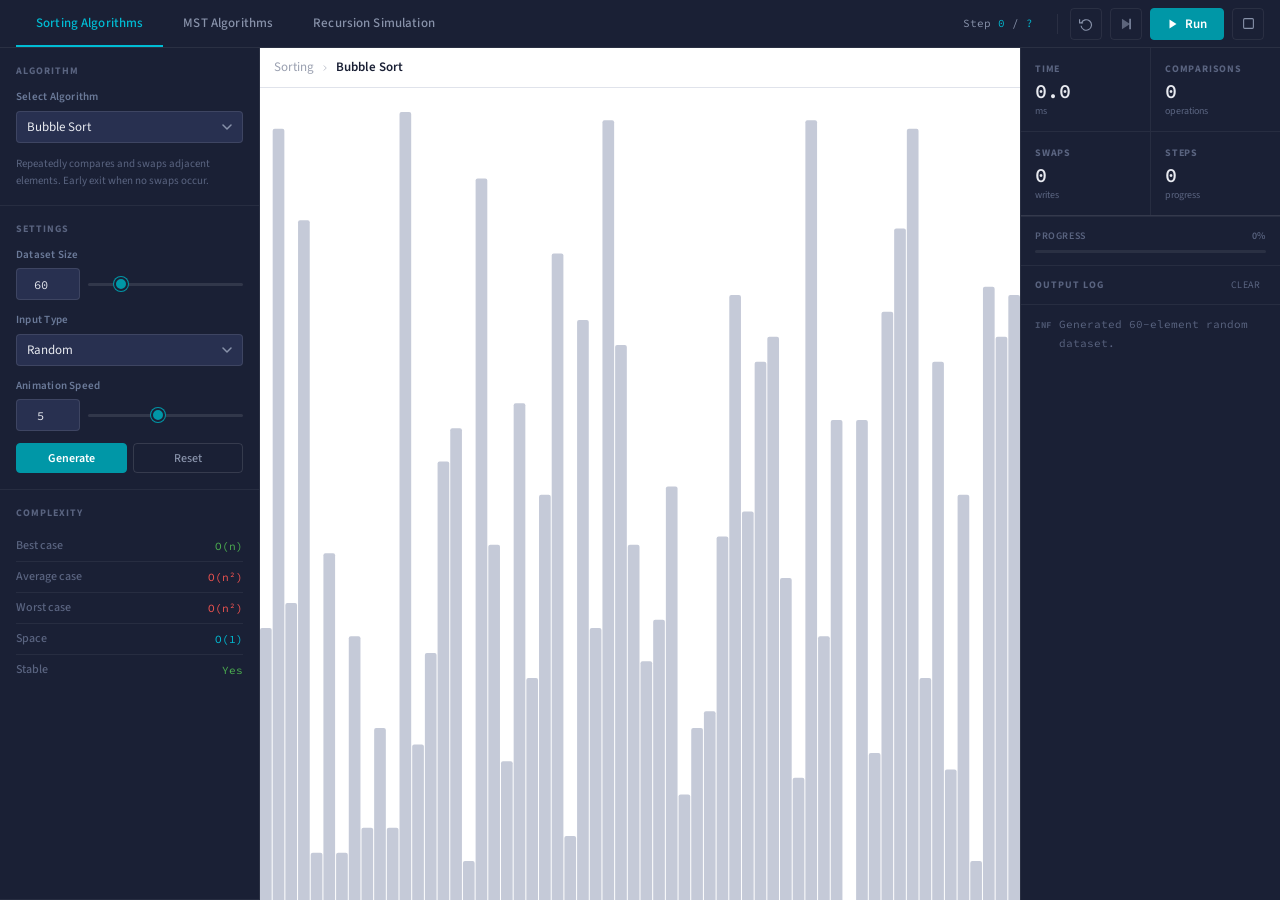
==== commit 8b55239c: "Refactor utils.js: Enhance dataset generation, improve metric updates, and streamline logging functi" ====
--- a/Website/index.html
+++ b/Website/index.html
@@ -3,227 +3,290 @@
 <head>
 <meta charset="UTF-8">
 <meta name="viewport" content="width=device-width, initial-scale=1.0">
-<title>AlgoKit — Algorithm Analysis Dashboard</title>
+<title>Algorithm Analysis and Simulation Toolkit</title>
 <link rel="preconnect" href="https://fonts.googleapis.com">
-<link href="https://fonts.googleapis.com/css2?family=JetBrains+Mono:wght@300;400;500;700&family=DM+Sans:wght@300;400;500;600;700&display=swap" rel="stylesheet">
+<link href="https://fonts.googleapis.com/css2?family=Source+Code+Pro:wght@400;500;600&family=Source+Sans+3:wght@300;400;500;600;700&display=swap" rel="stylesheet">
 <link rel="stylesheet" href="style.css">
 </head>
 <body>
 
-<!-- ═══════════════════════════════════════════════════════════════════
-     TOP HEADER
-     ═══════════════════════════════════════════════════════════════════ -->
+<!-- ════════════════════════════════════════════════════════════
+     HEADER
+════════════════════════════════════════════════════════════ -->
 <header id="header">
 
-  <!-- Logo -->
-  <div class="logo">
-    <div class="logo-icon">&lt;/&gt;</div>
-    AlgoKit
+  <nav class="nav-tabs">
+    <button class="nav-tab active" data-section="sort">Sorting Algorithms</button>
+    <button class="nav-tab"        data-section="mst">MST Algorithms</button>
+    <button class="nav-tab"        data-section="rec">Recursion Simulation</button>
+  </nav>
+
+  <div class="header-controls">
+    <div class="step-counter" id="step-counter">
+      Step <span class="sc-val" id="sc-cur">0</span> / <span class="sc-val" id="sc-tot">0</span>
+    </div>
+
+    <div class="header-divider"></div>
+
+    <button class="hbtn" id="btn-generate" data-tip="Generate new data (G)">
+      <svg width="14" height="14" fill="none" stroke="currentColor" stroke-width="2" viewBox="0 0 24 24">
+        <polyline points="1 4 1 10 7 10"/><path d="M3.51 15a9 9 0 1 0 .49-4.5"/>
+      </svg>
+    </button>
+
+    <button class="hbtn" id="btn-step" data-tip="Advance one step">
+      <svg width="14" height="14" fill="currentColor" viewBox="0 0 24 24">
+        <polygon points="5 3 19 12 5 21 5 3" opacity="0.6"/><line x1="19" y1="3" x2="19" y2="21" stroke="currentColor" stroke-width="2.5"/>
+      </svg>
+    </button>
+
+    <button class="hbtn hbtn-primary" id="btn-run">
+      <svg width="12" height="12" fill="currentColor" viewBox="0 0 24 24" id="run-icon">
+        <polygon points="5 3 19 12 5 21 5 3"/>
+      </svg>
+      <span id="run-label">Run</span>
+    </button>
+
+    <button class="hbtn" id="btn-reset" data-tip="Reset (R)">
+      <svg width="13" height="13" fill="none" stroke="currentColor" stroke-width="2" viewBox="0 0 24 24">
+        <rect x="3" y="3" width="18" height="18" rx="2" ry="2"/>
+      </svg>
+    </button>
   </div>
-  <div style="font-size:.72rem;color:var(--muted);font-family:var(--mono);margin-left:-18px">v1.0</div>
-
-  <!-- Divider -->
-  <div style="width:1px;height:24px;background:var(--border);flex-shrink:0"></div>
-
-  <!-- Section tabs -->
-  <div class="section-tabs">
-    <button class="section-tab active" data-section="sort">Sorting Algorithms</button>
-    <button class="section-tab"        data-section="mst">MST Algorithms</button>
-    <button class="section-tab"        data-section="rec">Recursion Simulation</button>
-  </div>
-
-  <!-- Active algo label -->
-  <div style="font-family:var(--mono);font-size:.8rem;color:var(--muted);white-space:nowrap">
-    <span style="color:var(--muted2)">›</span>
-    <span id="algo-display" style="color:var(--text);margin-left:4px">Bubble Sort</span>
-  </div>
-
-  <!-- Step badge -->
-  <div class="step-badge" id="step-badge">Steps <span>0</span></div>
-
-  <!-- Playback controls -->
-  <div class="playback-controls">
-    <button class="ctrl-btn" id="gen-btn"   data-tip="Generate new data">↺</button>
-    <button class="ctrl-btn" id="step-btn"  data-tip="Step once">▷</button>
-    <button class="ctrl-btn primary" id="run-btn">▶ Run</button>
-    <button class="ctrl-btn" id="reset-btn" data-tip="Reset">⏹</button>
-  </div>
 
 </header>
 
-<!-- ═══════════════════════════════════════════════════════════════════
+<!-- ════════════════════════════════════════════════════════════
      MAIN LAYOUT
-     ═══════════════════════════════════════════════════════════════════ -->
-<div id="main">
-
-  <!-- ── LEFT SIDEBAR ─────────────────────────────────────────────── -->
-  <aside id="sidebar">
-
-    <!-- Algorithm List -->
-    <div class="sidebar-section" style="flex:1;overflow-y:auto">
-      <div class="sidebar-label">Algorithms</div>
-      <div class="algo-list" id="algo-list">
-        <!-- Populated by JS -->
-      </div>
+════════════════════════════════════════════════════════════ -->
+<div id="layout">
+
+  <!-- ── LEFT PANEL ──────────────────────────────────────── -->
+  <aside id="left-panel">
+
+    <!-- Algorithm selector -->
+    <div class="panel-section">
+      <div class="pane-title">Algorithm</div>
+
+      <div class="field-row">
+        <label class="field-label" for="algo-select">Select Algorithm</label>
+        <select class="field-select" id="algo-select">
+          <!-- Populated by JS -->
+        </select>
+      </div>
+
+      <div id="algo-description" style="font-size:11px;color:var(--text-dim);line-height:1.55;margin-top:2px;min-height:28px;"></div>
     </div>
 
     <!-- Settings -->
-    <div class="sidebar-section">
-      <div class="sidebar-label">Settings</div>
-
-      <div class="control-row">
-        <div class="ctrl-label">
-          Dataset Size <span id="size-display">60</span>
-        </div>
-        <input type="range" id="size-slider" min="10" max="200" value="60">
-      </div>
-
-      <div class="control-row">
-        <div class="ctrl-label">
-          Speed <span id="speed-display">5</span>
-        </div>
-        <input type="range" id="speed-slider" min="1" max="10" value="5">
-      </div>
-
-      <div class="control-row">
-        <div class="ctrl-label">Input Type</div>
-        <select class="ctrl-select" id="dataset-select">
+    <div class="panel-section" id="sort-settings">
+      <div class="pane-title">Settings</div>
+
+      <div class="field-row">
+        <label class="field-label" for="size-select">Dataset Size</label>
+        <div class="input-slider-pair">
+          <input class="field-input" type="number" id="size-input" value="60" min="5" max="300">
+          <input class="field-range" type="range"  id="size-range" value="60" min="5" max="300">
+        </div>
+      </div>
+
+      <div class="field-row">
+        <label class="field-label" for="type-select">Input Type</label>
+        <select class="field-select" id="type-select">
           <option value="random">Random</option>
-          <option value="sorted">Nearly Sorted</option>
-          <option value="reversed">Reversed</option>
+          <option value="sorted">Nearly Sorted (best case)</option>
+          <option value="reversed">Reversed (worst case)</option>
           <option value="nearly">Mostly Sorted</option>
         </select>
       </div>
 
-      <!-- Prim start node (MST only) -->
-      <div class="control-row" id="prim-start-wrap" style="display:none">
-        <div class="ctrl-label">Prim's Start Node</div>
-        <select class="ctrl-select" id="prim-start-select">
-          <option value="0">0</option>
+      <div class="field-row">
+        <label class="field-label" for="speed-select">Animation Speed</label>
+        <div class="input-slider-pair">
+          <input class="field-input" type="number" id="speed-input" value="5" min="1" max="10">
+          <input class="field-range" type="range"  id="speed-range" value="5" min="1" max="10">
+        </div>
+      </div>
+
+      <div class="panel-btn-row" style="margin-top:6px">
+        <button class="panel-btn teal" id="panel-generate">Generate</button>
+        <button class="panel-btn"      id="panel-reset">Reset</button>
+      </div>
+    </div>
+
+    <!-- MST Settings (hidden by default) -->
+    <div class="panel-section" id="mst-settings" style="display:none">
+      <div class="pane-title">Settings</div>
+
+      <div class="field-row">
+        <label class="field-label" for="graph-size-input">Number of Nodes</label>
+        <div class="input-slider-pair">
+          <input class="field-input" type="number" id="graph-size-input" value="7" min="3" max="12">
+          <input class="field-range" type="range"  id="graph-size-range" value="7" min="3" max="12">
+        </div>
+      </div>
+
+      <div class="field-row" id="prim-start-wrap" style="display:none">
+        <label class="field-label" for="prim-start">Starting Node</label>
+        <select class="field-select" id="prim-start">
+          <option value="0">Node 0</option>
         </select>
       </div>
 
-      <!-- B input (Rec only) -->
-      <div class="control-row" id="rec-b-wrap" style="display:none">
-        <div class="ctrl-label"><span id="rec-b-label">b value:</span></div>
-        <input type="number" id="rec-b-input" value="18" min="0" max="999"
-               style="width:100%;background:var(--surface2);border:1px solid var(--border);color:var(--text);font-family:var(--mono);font-size:.8rem;padding:6px 10px;border-radius:6px;outline:none">
-      </div>
-
-      <div class="action-btns">
-        <button class="action-btn generate" id="gen-btn2"
-                onclick="document.getElementById('gen-btn').click()">↺ Generate</button>
-        <button class="action-btn" onclick="document.getElementById('reset-btn').click()">⏹ Reset</button>
-      </div>
-    </div>
-
-    <!-- Complexity -->
-    <div class="sidebar-section">
-      <div class="sidebar-label">Complexity</div>
-      <div class="complexity-grid">
-        <div class="complexity-card">
-          <div class="complexity-label">Best</div>
-          <div class="complexity-value green" id="cx-best">O(n)</div>
-        </div>
-        <div class="complexity-card">
-          <div class="complexity-label">Average</div>
-          <div class="complexity-value red" id="cx-avg">O(n²)</div>
-        </div>
-        <div class="complexity-card">
-          <div class="complexity-label">Worst</div>
-          <div class="complexity-value red" id="cx-worst">O(n²)</div>
-        </div>
-        <div class="complexity-card">
-          <div class="complexity-label">Space</div>
-          <div class="complexity-value green" id="cx-space">O(1)</div>
-        </div>
-        <div class="complexity-card" style="grid-column:span 2">
-          <div class="complexity-label">Stable?</div>
-          <div class="complexity-value green" id="cx-stable">Yes</div>
-        </div>
-      </div>
+      <div class="field-row">
+        <label class="field-label" for="speed-select-mst">Animation Speed</label>
+        <div class="input-slider-pair">
+          <input class="field-input" type="number" id="speed-input-mst" value="5" min="1" max="10">
+          <input class="field-range" type="range"  id="speed-range-mst" value="5" min="1" max="10">
+        </div>
+      </div>
+
+      <div class="panel-btn-row" style="margin-top:6px">
+        <button class="panel-btn teal" id="mst-panel-generate">Random Graph</button>
+        <button class="panel-btn"      id="mst-panel-reset">Reset</button>
+      </div>
+    </div>
+
+    <!-- Recursion Settings (hidden by default) -->
+    <div class="panel-section" id="rec-settings" style="display:none">
+      <div class="pane-title">Settings</div>
+
+      <div class="field-row">
+        <label class="field-label" for="rec-n-input">n (input value)</label>
+        <div class="input-slider-pair">
+          <input class="field-input" type="number" id="rec-n-input" value="6" min="0" max="12">
+          <input class="field-range" type="range"  id="rec-n-range" value="6" min="0" max="12">
+        </div>
+      </div>
+
+      <div class="field-row" id="rec-b-row" style="display:none">
+        <label class="field-label" id="rec-b-label" for="rec-b-input">b (second value)</label>
+        <input class="field-input" type="number" id="rec-b-input" value="18" min="0" max="999">
+      </div>
+
+      <div class="field-row">
+        <label class="field-label" for="rec-speed-input">Animation Speed</label>
+        <div class="input-slider-pair">
+          <input class="field-input" type="number" id="rec-speed-input" value="5" min="1" max="10">
+          <input class="field-range" type="range"  id="rec-speed-range" value="5" min="1" max="10">
+        </div>
+      </div>
+
+      <div class="panel-btn-row" style="margin-top:6px">
+        <button class="panel-btn" id="rec-panel-reset">Clear</button>
+      </div>
+    </div>
+
+    <!-- Complexity reference -->
+    <div class="panel-section grow" id="cx-section">
+      <div class="pane-title">Complexity</div>
+      <table class="cx-table">
+        <tr>
+          <td>Best case</td>
+          <td class="cx-good" id="cx-best">O(n)</td>
+        </tr>
+        <tr>
+          <td>Average case</td>
+          <td class="cx-slow" id="cx-avg">O(n²)</td>
+        </tr>
+        <tr>
+          <td>Worst case</td>
+          <td class="cx-bad"  id="cx-worst">O(n²)</td>
+        </tr>
+        <tr>
+          <td>Space</td>
+          <td class="cx-good" id="cx-space">O(1)</td>
+        </tr>
+        <tr>
+          <td>Stable</td>
+          <td class="cx-good" id="cx-stable">Yes</td>
+        </tr>
+      </table>
     </div>
 
   </aside>
 
-  <!-- ── CENTER CANVAS ────────────────────────────────────────────── -->
-  <div id="center">
-
-    <!-- MST overlay controls -->
-    <div id="mst-controls-overlay" style="display:none">
-      <button class="mst-ctrl-btn" id="mst-random-btn">⊞ Random Graph</button>
-      <button class="mst-ctrl-btn" id="mst-reset-btn2">↺ Reset Edges</button>
-      <button class="mst-ctrl-btn" id="mst-clear-btn">✕ Clear All</button>
-      <span style="font-family:var(--mono);font-size:.72rem;color:var(--muted);align-self:center;margin-left:4px">
-        Click empty space to add node · Click two nodes to connect
-      </span>
-    </div>
-
-    <!-- Main canvas area -->
-    <div id="canvas-area">
-      <!-- Sorting bars canvas -->
-      <canvas id="sort-canvas"></canvas>
-
-      <!-- MST graph canvas -->
-      <canvas id="mst-canvas"></canvas>
-
-      <!-- Recursion call tree -->
-      <div id="rec-output" style="display:none;position:absolute;inset:0;flex-direction:column;overflow:hidden">
-        <div class="rec-trace" id="rec-trace">
-          <span style="color:var(--muted);font-family:var(--mono)">Choose a function and click ▶ Run…</span>
-        </div>
-      </div>
+  <!-- ── CENTER CANVAS ───────────────────────────────────── -->
+  <main id="canvas-wrap">
+
+    <!-- Toolbar above canvas -->
+    <div id="canvas-toolbar">
+      <div class="algo-breadcrumb">
+        <span id="tb-section">Sorting</span>
+        <svg width="10" height="10" fill="none" stroke="currentColor" stroke-width="1.5" viewBox="0 0 24 24"><polyline points="9 18 15 12 9 6"/></svg>
+        <span class="crumb-algo" id="tb-algo">Bubble Sort</span>
+      </div>
+
+      <!-- MST specific toolbar buttons -->
+      <div class="toolbar-right" id="mst-toolbar" style="display:none">
+        <button class="tbtn" id="mst-random">Random Graph</button>
+        <button class="tbtn" id="mst-reset-edges">Reset Edges</button>
+        <button class="tbtn" id="mst-clear">Clear All</button>
+      </div>
+    </div>
+
+    <!-- Canvas for sort + MST -->
+    <canvas id="vis-canvas"></canvas>
+
+    <!-- Recursion trace (replaces canvas) -->
+    <div id="rec-panel">
+      <div class="rec-scroll" id="rec-trace">
+        <span style="color:#9aa0b0">Select a recursive function and click Run.</span>
+      </div>
+    </div>
+
+    <!-- MST hint overlay -->
+    <div class="canvas-hint" id="mst-hint">
+      Click empty area to add a node. Click two nodes to connect them with an edge.
     </div>
 
     <!-- Status bar -->
-    <div id="status-bar">
-      <div class="status-item">
-        <div class="status-dot" id="status-dot"></div>
-        <span class="status-msg" id="status-msg">Ready</span>
-      </div>
-      <div class="status-item" style="margin-left:auto">
-        <span style="font-family:var(--mono);font-size:.72rem;color:var(--muted)">AlgoKit v1.0 &nbsp;·&nbsp; Algorithms &amp; Complexity &nbsp;·&nbsp; Term 2, SY 2025–2026</span>
-      </div>
-    </div>
-
-  </div>
-
-  <!-- ── RIGHT PANEL ───────────────────────────────────────────────── -->
+    <div id="statusbar">
+      <div class="sb-item">
+        <div class="sb-dot idle" id="sb-dot"></div>
+        <span class="sb-msg" id="sb-msg">Ready</span>
+      </div>
+      <div class="sb-item sb-right">
+        <span style="color:var(--text-label)">
+          Algorithm Analysis and Simulation Toolkit &nbsp; | &nbsp; Term 2, SY 2025-2026
+        </span>
+      </div>
+    </div>
+
+  </main>
+
+  <!-- ── RIGHT PANEL ─────────────────────────────────────── -->
   <aside id="right-panel">
 
-    <!-- Metrics grid -->
-    <div style="padding:14px 14px 6px;flex-shrink:0">
-      <div style="font-family:var(--mono);font-size:.66rem;font-weight:700;letter-spacing:.12em;text-transform:uppercase;color:var(--muted);margin-bottom:10px;display:flex;align-items:center;gap:6px">
-        Profiler
-        <span style="flex:1;height:1px;background:var(--border)"></span>
-      </div>
-    </div>
-    <div class="metric-grid">
-      <div class="metric-card cyan">
-        <div class="metric-label">Time</div>
-        <div class="metric-value" id="m-time">0 ms</div>
-        <div class="metric-sub">elapsed</div>
-      </div>
-      <div class="metric-card amber">
-        <div class="metric-label">Comparisons</div>
-        <div class="metric-value" id="m-comps">0</div>
-        <div class="metric-sub">total ops</div>
-      </div>
-      <div class="metric-card green">
-        <div class="metric-label">Swaps</div>
-        <div class="metric-value" id="m-swaps">0</div>
-        <div class="metric-sub">writes</div>
-      </div>
-      <div class="metric-card purple">
-        <div class="metric-label">Steps</div>
-        <div class="metric-value" id="m-steps">0</div>
-        <div class="metric-sub">progress</div>
-      </div>
-    </div>
-
-    <!-- Progress bar -->
-    <div class="progress-wrap">
-      <div class="progress-label">
+    <!-- Metrics -->
+    <div class="panel-section" style="padding:0">
+      <div class="metrics-grid">
+        <div class="metric-cell">
+          <div class="m-label">Time</div>
+          <div class="m-value" id="m-time">0</div>
+          <div class="m-sub">ms</div>
+        </div>
+        <div class="metric-cell">
+          <div class="m-label">Comparisons</div>
+          <div class="m-value" id="m-comps">0</div>
+          <div class="m-sub">operations</div>
+        </div>
+        <div class="metric-cell">
+          <div class="m-label">Swaps</div>
+          <div class="m-value" id="m-swaps">0</div>
+          <div class="m-sub">writes</div>
+        </div>
+        <div class="metric-cell">
+          <div class="m-label">Steps</div>
+          <div class="m-value" id="m-steps">0</div>
+          <div class="m-sub">progress</div>
+        </div>
+      </div>
+    </div>
+
+    <!-- Progress -->
+    <div class="progress-section">
+      <div class="progress-header">
         <span>Progress</span>
         <span id="progress-pct">0%</span>
       </div>
@@ -232,26 +295,23 @@
       </div>
     </div>
 
-    <!-- MST Result (shown only in MST section) -->
-    <div id="mst-result-section" style="display:none;border-top:1px solid var(--border);padding:14px;flex-shrink:0">
-      <div style="font-family:var(--mono);font-size:.66rem;font-weight:700;letter-spacing:.12em;text-transform:uppercase;color:var(--muted);margin-bottom:10px;display:flex;align-items:center;gap:6px">
-        MST Result
-        <span style="flex:1;height:1px;background:var(--border)"></span>
-      </div>
-      <div id="mst-result-log"
-           style="font-family:var(--mono);font-size:.78rem;line-height:1.85;color:var(--muted)">
-        <span style="color:var(--muted)">Run an algorithm to see results here.</span>
-      </div>
-    </div>
-
-    <!-- Log output -->
-    <div id="log-section">
-      <div class="log-header">
-        Output Log
-        <button class="log-clear-btn" id="log-clear-btn">clear</button>
-      </div>
-      <div id="log-output">
-        <div class="log-line"><span class="log-tag">[INF]</span><span>Dashboard ready. Select an algorithm.</span></div>
+    <!-- MST Result pane -->
+    <div id="mst-result-pane">
+      <div class="pane-title" style="padding:14px 14px 0">MST Result</div>
+      <div id="mst-result-body">
+        <span style="color:var(--text-dim);font-size:11px">Run an algorithm to see output here.</span>
+      </div>
+    </div>
+
+    <!-- Log -->
+    <div class="log-header-row">
+      <span class="log-title">Output Log</span>
+      <button class="log-clear" id="btn-log-clear">Clear</button>
+    </div>
+    <div id="log-body">
+      <div class="log-entry log-info">
+        <span class="log-tag">INF</span>
+        <span>Ready. Select an algorithm and click Run.</span>
       </div>
     </div>
 
@@ -259,7 +319,6 @@
 
 </div>
 
-<!-- ── SCRIPTS ─────────────────────────────────────────────────────── -->
 <script src="utils.js"></script>
 <script src="sort.js"></script>
 <script src="mst.js"></script>
--- a/Website/style.css
+++ b/Website/style.css
@@ -1,707 +1,775 @@
-/* ═══════════════════════════════════════════════════════════════════
-   AlgoKit Dashboard — style.css
-   Scientific Instrument aesthetic: deep navy + electric cyan + amber
-   ═══════════════════════════════════════════════════════════════════ */
-
-@import url('https://fonts.googleapis.com/css2?family=JetBrains+Mono:wght@300;400;500;700&family=DM+Sans:wght@300;400;500;600;700&display=swap');
-
-/* ── TOKENS ─────────────────────────────────────────────────────────── */
+/* ================================================================
+   Algorithm Analysis and Simulation Toolkit
+   Style: Clean, professional, VisuAlgo-inspired
+   Palette: white canvas, dark navy panel, teal accent
+================================================================ */
+
+@import url('https://fonts.googleapis.com/css2?family=Source+Code+Pro:wght@400;500;600&family=Source+Sans+3:wght@300;400;500;600;700&display=swap');
+
+/* ── TOKENS ───────────────────────────────────────────────────── */
 :root {
-  --bg:        #080D1A;
-  --surface:   #0E1525;
-  --surface2:  #152032;
-  --surface3:  #1C2D44;
-  --border:    #1E3A5F;
-  --border2:   #243D5F;
-  --cyan:      #00D4FF;
-  --cyan-dim:  #00D4FF22;
-  --cyan-mid:  #00D4FF55;
-  --amber:     #F59E0B;
-  --amber-dim: #F59E0B22;
-  --green:     #10B981;
-  --green-dim: #10B98122;
-  --red:       #EF4444;
-  --red-dim:   #EF444422;
-  --purple:    #8B5CF6;
-  --text:      #CBD5E1;
-  --text-bright:#E2E8F0;
-  --muted:     #475569;
-  --muted2:    #334155;
-  --mono:      'JetBrains Mono', monospace;
-  --sans:      'DM Sans', sans-serif;
-  --sidebar-w: 240px;
-  --right-w:   290px;
-  --topbar-h:  52px;
-}
-
-/* ── RESET ───────────────────────────────────────────────────────────── */
+  /* Core palette */
+  --bg:          #f5f6f8;
+  --canvas-bg:   #ffffff;
+  --panel-bg:    #1a2035;
+  --panel-bg2:   #212840;
+  --panel-bg3:   #283050;
+
+  /* Accent */
+  --teal:        #0097a7;
+  --teal-light:  #00bcd4;
+  --teal-dim:    rgba(0,151,167,0.12);
+  --teal-hover:  rgba(0,151,167,0.08);
+
+  /* Semantics */
+  --compare:     #2196f3;
+  --swap-col:    #ff9800;
+  --done-col:    #4caf50;
+  --reject-col:  #f44336;
+  --mst-col:     #00bcd4;
+
+  /* Text */
+  --text-panel:  #e8eaf0;
+  --text-muted:  #8892aa;
+  --text-dim:    #5a6480;
+  --text-canvas: #1a2035;
+  --text-label:  #6b7a99;
+
+  /* Borders */
+  --border-panel: rgba(255,255,255,0.07);
+  --border-canvas:#e0e3eb;
+  --divider:      rgba(255,255,255,0.06);
+
+  /* Spacing */
+  --panel-w:     260px;
+  --right-w:     260px;
+  --header-h:    48px;
+  --radius-sm:   4px;
+  --radius-md:   6px;
+  --radius-lg:   8px;
+
+  /* Typography */
+  --font-ui:     'Source Sans 3', sans-serif;
+  --font-code:   'Source Code Pro', monospace;
+}
+
+/* ── RESET ────────────────────────────────────────────────────── */
 *, *::before, *::after { box-sizing: border-box; margin: 0; padding: 0; }
 html, body { height: 100%; overflow: hidden; }
+
 body {
-  font-family: var(--sans);
+  font-family: var(--font-ui);
   background: var(--bg);
-  color: var(--text);
+  color: var(--text-canvas);
   display: flex;
   flex-direction: column;
-}
-
-/* ── SCANLINE OVERLAY ────────────────────────────────────────────────── */
-body::before {
-  content: '';
-  position: fixed; inset: 0; z-index: 1000;
-  background: repeating-linear-gradient(
-    0deg,
-    transparent,
-    transparent 2px,
-    rgba(0,0,0,0.04) 2px,
-    rgba(0,0,0,0.04) 4px
-  );
-  pointer-events: none;
-}
-
-/* ── TOP HEADER ──────────────────────────────────────────────────────── */
+  font-size: 14px;
+  line-height: 1.5;
+}
+
+/* ── HEADER ───────────────────────────────────────────────────── */
 #header {
-  height: var(--topbar-h);
-  background: var(--surface);
-  border-bottom: 1px solid var(--border);
+  height: var(--header-h);
+  background: var(--panel-bg);
+  display: flex;
+  align-items: center;
+  padding: 0 16px;
+  gap: 0;
+  flex-shrink: 0;
+  border-bottom: 1px solid var(--border-panel);
+  position: relative;
+  z-index: 100;
+}
+
+/* Section nav tabs */
+.nav-tabs {
+  display: flex;
+  align-items: stretch;
+  height: 100%;
+  gap: 0;
+  flex: 1;
+}
+
+.nav-tab {
   display: flex;
   align-items: center;
   padding: 0 20px;
-  gap: 24px;
-  flex-shrink: 0;
-  position: relative;
-}
-
-.logo {
-  font-family: var(--mono);
-  font-size: 1rem;
-  font-weight: 700;
-  color: var(--cyan);
-  letter-spacing: 0.12em;
-  text-transform: uppercase;
-  display: flex;
-  align-items: center;
-  gap: 8px;
-  flex-shrink: 0;
-}
-.logo-icon {
-  width: 28px; height: 28px;
-  background: var(--cyan);
-  border-radius: 6px;
-  display: flex; align-items: center; justify-content: center;
-  color: var(--bg);
-  font-size: .75rem;
-  font-weight: 700;
-}
-
-/* Section tabs in header */
-.section-tabs {
-  display: flex;
-  gap: 4px;
-  background: var(--bg);
-  border: 1px solid var(--border);
-  border-radius: 8px;
-  padding: 3px;
-}
-.section-tab {
-  font-family: var(--sans);
-  font-size: .82rem;
-  font-weight: 600;
-  padding: 5px 18px;
-  border-radius: 5px;
+  font-family: var(--font-ui);
+  font-size: 13px;
+  font-weight: 500;
+  color: var(--text-muted);
   cursor: pointer;
   border: none;
   background: transparent;
-  color: var(--muted);
-  transition: all .2s;
+  border-bottom: 2px solid transparent;
+  transition: color 0.15s, border-color 0.15s;
   white-space: nowrap;
-}
-.section-tab:hover { color: var(--text); background: var(--surface3); }
-.section-tab.active {
-  background: var(--cyan);
-  color: var(--bg);
-}
-
-/* Playback controls in header */
-.playback-controls {
-  display: flex;
-  align-items: center;
-  gap: 6px;
+  letter-spacing: 0.01em;
+}
+
+.nav-tab:hover {
+  color: var(--text-panel);
+  background: rgba(255,255,255,0.04);
+}
+
+.nav-tab.active {
+  color: var(--teal-light);
+  border-bottom-color: var(--teal-light);
+}
+
+/* Header right: controls */
+.header-controls {
+  display: flex;
+  align-items: center;
+  gap: 8px;
   margin-left: auto;
-}
-.ctrl-btn {
-  width: 32px; height: 32px;
-  background: var(--surface2);
-  border: 1px solid var(--border);
-  border-radius: 6px;
-  color: var(--text);
+  flex-shrink: 0;
+}
+
+.header-divider {
+  width: 1px;
+  height: 20px;
+  background: var(--border-panel);
+  margin: 0 4px;
+}
+
+/* Header icon buttons */
+.hbtn {
+  width: 32px;
+  height: 32px;
+  display: flex;
+  align-items: center;
+  justify-content: center;
+  border-radius: var(--radius-sm);
+  border: 1px solid var(--border-panel);
+  background: transparent;
+  color: var(--text-muted);
   cursor: pointer;
-  display: flex; align-items: center; justify-content: center;
-  font-size: .85rem;
-  transition: all .18s;
-}
-.ctrl-btn:hover { border-color: var(--cyan); color: var(--cyan); }
-.ctrl-btn.primary {
-  background: var(--cyan);
-  border-color: var(--cyan);
-  color: var(--bg);
-  font-weight: 700;
+  font-size: 15px;
+  transition: color 0.15s, background 0.15s, border-color 0.15s;
+  flex-shrink: 0;
+}
+
+.hbtn:hover {
+  color: var(--text-panel);
+  background: rgba(255,255,255,0.06);
+  border-color: rgba(255,255,255,0.15);
+}
+
+.hbtn.hbtn-primary {
+  background: var(--teal);
+  border-color: var(--teal);
+  color: #fff;
   width: auto;
   padding: 0 16px;
-  font-size: .83rem;
+  font-size: 13px;
+  font-weight: 600;
+  font-family: var(--font-ui);
   gap: 6px;
-  font-family: var(--sans);
-}
-.ctrl-btn.primary:hover {
-  background: #00BBEE;
-  color: var(--bg);
-}
-.ctrl-btn.primary.running {
-  background: var(--amber);
-  border-color: var(--amber);
-}
-
-.step-badge {
-  font-family: var(--mono);
-  font-size: .78rem;
-  color: var(--muted);
+  letter-spacing: 0.01em;
+}
+
+.hbtn.hbtn-primary:hover {
+  background: var(--teal-light);
+  border-color: var(--teal-light);
+}
+
+.hbtn.hbtn-primary.paused {
+  background: #e67e22;
+  border-color: #e67e22;
+}
+
+.step-counter {
+  font-family: var(--font-code);
+  font-size: 11px;
+  color: var(--text-muted);
+  padding: 0 12px;
   white-space: nowrap;
-  padding: 0 8px;
-}
-.step-badge span { color: var(--cyan); }
-
-/* ── MAIN LAYOUT ─────────────────────────────────────────────────────── */
-#main {
+  min-width: 120px;
+  text-align: right;
+}
+
+.step-counter .sc-val { color: var(--teal-light); }
+
+/* ── LAYOUT ───────────────────────────────────────────────────── */
+#layout {
   flex: 1;
   display: flex;
   overflow: hidden;
 }
 
-/* ── LEFT SIDEBAR ────────────────────────────────────────────────────── */
-#sidebar {
-  width: var(--sidebar-w);
-  background: var(--surface);
-  border-right: 1px solid var(--border);
+/* ── LEFT PANEL ───────────────────────────────────────────────── */
+#left-panel {
+  width: var(--panel-w);
+  background: var(--panel-bg);
   display: flex;
   flex-direction: column;
   overflow: hidden;
   flex-shrink: 0;
-}
-
-.sidebar-section {
-  padding: 14px 16px;
-  border-bottom: 1px solid var(--border);
-}
-.sidebar-section:last-child { border-bottom: none; flex: 1; overflow-y: auto; }
-.sidebar-label {
-  font-family: var(--mono);
-  font-size: .66rem;
+  border-right: 1px solid var(--border-panel);
+}
+
+/* Panel section wrapper */
+.panel-section {
+  padding: 16px;
+  border-bottom: 1px solid var(--divider);
+  flex-shrink: 0;
+}
+
+.panel-section.grow {
+  flex: 1;
+  overflow-y: auto;
+}
+
+.panel-section::-webkit-scrollbar { width: 4px; }
+.panel-section::-webkit-scrollbar-thumb { background: rgba(255,255,255,0.08); border-radius: 2px; }
+
+/* Section heading inside panel */
+.pane-title {
+  font-family: var(--font-ui);
+  font-size: 10px;
   font-weight: 700;
-  letter-spacing: .12em;
+  letter-spacing: 0.1em;
   text-transform: uppercase;
-  color: var(--muted);
+  color: var(--text-dim);
   margin-bottom: 10px;
-  display: flex;
-  align-items: center;
-  gap: 6px;
-}
-.sidebar-label::after {
-  content: '';
-  flex: 1;
-  height: 1px;
-  background: var(--border);
-}
-
-/* Algorithm list */
-.algo-list { display: flex; flex-direction: column; gap: 2px; }
-.algo-item {
-  padding: 7px 10px;
-  border-radius: 6px;
+}
+
+/* ── DROPDOWN (algorithm picker + settings) ───────────────────── */
+.field-row {
+  display: flex;
+  flex-direction: column;
+  gap: 5px;
+  margin-bottom: 12px;
+}
+
+.field-row:last-child { margin-bottom: 0; }
+
+.field-label {
+  font-size: 11px;
+  font-weight: 600;
+  color: var(--text-label);
+  letter-spacing: 0.02em;
+}
+
+.field-select,
+.field-input {
+  width: 100%;
+  height: 32px;
+  background: var(--panel-bg3);
+  border: 1px solid rgba(255,255,255,0.1);
+  border-radius: var(--radius-sm);
+  color: var(--text-panel);
+  font-family: var(--font-ui);
+  font-size: 13px;
+  padding: 0 10px;
+  outline: none;
   cursor: pointer;
-  font-size: .83rem;
-  font-weight: 500;
-  color: var(--muted);
-  border: 1px solid transparent;
-  transition: all .15s;
-  display: flex;
-  align-items: center;
+  appearance: none;
+  -webkit-appearance: none;
+  transition: border-color 0.15s;
+}
+
+.field-select {
+  background-image: url("data:image/svg+xml,%3Csvg xmlns='http://www.w3.org/2000/svg' width='10' height='6' fill='none'%3E%3Cpath d='M1 1l4 4 4-4' stroke='%238892aa' stroke-width='1.5' stroke-linecap='round' stroke-linejoin='round'/%3E%3C/svg%3E");
+  background-repeat: no-repeat;
+  background-position: right 10px center;
+  padding-right: 28px;
+}
+
+.field-select:focus,
+.field-input:focus {
+  border-color: var(--teal);
+}
+
+.field-select option {
+  background: var(--panel-bg2);
+  color: var(--text-panel);
+}
+
+/* Input + slider pairing */
+.input-slider-pair {
+  display: flex;
   gap: 8px;
-}
-.algo-item:hover { background: var(--surface2); color: var(--text); }
-.algo-item.active {
-  background: var(--cyan-dim);
-  border-color: var(--cyan-mid);
-  color: var(--cyan);
-}
-.algo-dot {
-  width: 6px; height: 6px;
-  border-radius: 50%;
-  background: var(--muted2);
-  flex-shrink: 0;
-  transition: background .15s;
-}
-.algo-item.active .algo-dot { background: var(--cyan); box-shadow: 0 0 6px var(--cyan); }
-.algo-desc {
-  font-size: .72rem;
-  color: var(--muted);
-  margin: 2px 10px 6px 24px;
-  line-height: 1.4;
-}
-
-/* Controls */
-.control-row {
-  margin-bottom: 10px;
-}
-.ctrl-label {
-  font-size: .75rem;
-  font-weight: 600;
-  color: var(--muted);
-  display: flex;
-  justify-content: space-between;
-  margin-bottom: 6px;
-  font-family: var(--mono);
-}
-.ctrl-label span {
-  color: var(--amber);
-  font-weight: 700;
-}
-
-input[type=range] {
+  align-items: center;
+}
+
+.input-slider-pair .field-input {
+  width: 64px;
+  flex-shrink: 0;
+  text-align: center;
+  font-family: var(--font-code);
+  font-size: 12px;
+}
+
+.field-range {
+  flex: 1;
   -webkit-appearance: none;
-  width: 100%;
+  appearance: none;
   height: 3px;
   border-radius: 2px;
-  background: var(--surface3);
+  background: rgba(255,255,255,0.1);
   outline: none;
   cursor: pointer;
 }
-input[type=range]::-webkit-slider-thumb {
+
+.field-range::-webkit-slider-thumb {
   -webkit-appearance: none;
-  width: 14px; height: 14px;
+  width: 14px;
+  height: 14px;
   border-radius: 50%;
-  background: var(--cyan);
+  background: var(--teal);
   cursor: pointer;
-  border: 2px solid var(--bg);
-  box-shadow: 0 0 8px var(--cyan-mid);
-}
-
-.ctrl-select {
+  border: 2px solid var(--panel-bg);
+  box-shadow: 0 0 0 1px var(--teal);
+}
+
+/* Panel action buttons */
+.panel-btn-row {
+  display: flex;
+  gap: 6px;
+  margin-top: 2px;
+}
+
+.panel-btn {
+  flex: 1;
+  height: 30px;
+  border: 1px solid rgba(255,255,255,0.12);
+  border-radius: var(--radius-sm);
+  background: transparent;
+  color: var(--text-muted);
+  font-family: var(--font-ui);
+  font-size: 12px;
+  font-weight: 500;
+  cursor: pointer;
+  transition: color 0.15s, background 0.15s, border-color 0.15s;
+  white-space: nowrap;
+}
+
+.panel-btn:hover {
+  background: rgba(255,255,255,0.06);
+  color: var(--text-panel);
+  border-color: rgba(255,255,255,0.2);
+}
+
+.panel-btn.teal {
+  background: var(--teal);
+  border-color: var(--teal);
+  color: #fff;
+  font-weight: 600;
+}
+
+.panel-btn.teal:hover {
+  background: var(--teal-light);
+  border-color: var(--teal-light);
+}
+
+/* ── COMPLEXITY TABLE ─────────────────────────────────────────── */
+.cx-table {
   width: 100%;
-  background: var(--surface2);
-  border: 1px solid var(--border);
-  color: var(--text);
-  font-family: var(--mono);
-  font-size: .78rem;
-  padding: 6px 10px;
-  border-radius: 6px;
-  outline: none;
+  border-collapse: collapse;
+}
+
+.cx-table tr {
+  border-bottom: 1px solid var(--divider);
+}
+
+.cx-table tr:last-child { border-bottom: none; }
+
+.cx-table td {
+  padding: 6px 0;
+  font-size: 12px;
+  vertical-align: middle;
+}
+
+.cx-table td:first-child {
+  color: var(--text-dim);
+  font-weight: 500;
+  width: 60%;
+}
+
+.cx-table td:last-child {
+  font-family: var(--font-code);
+  font-size: 11px;
+  text-align: right;
+}
+
+.cx-good  { color: #4caf50; }
+.cx-ok    { color: var(--teal-light); }
+.cx-slow  { color: #ff9800; }
+.cx-bad   { color: #ef5350; }
+
+/* ── CANVAS AREA ──────────────────────────────────────────────── */
+#canvas-wrap {
+  flex: 1;
+  display: flex;
+  flex-direction: column;
+  background: var(--canvas-bg);
+  overflow: hidden;
+  position: relative;
+}
+
+/* Toolbar above canvas */
+#canvas-toolbar {
+  height: 40px;
+  border-bottom: 1px solid var(--border-canvas);
+  display: flex;
+  align-items: center;
+  padding: 0 14px;
+  gap: 10px;
+  flex-shrink: 0;
+  background: var(--canvas-bg);
+}
+
+.algo-breadcrumb {
+  display: flex;
+  align-items: center;
+  gap: 6px;
+  font-size: 13px;
+  color: #9aa0b0;
+}
+
+.algo-breadcrumb .crumb-algo {
+  color: var(--text-canvas);
+  font-weight: 600;
+}
+
+.toolbar-right {
+  margin-left: auto;
+  display: flex;
+  align-items: center;
+  gap: 6px;
+}
+
+/* MST canvas hint */
+.canvas-hint {
+  position: absolute;
+  bottom: 44px;
+  left: 50%;
+  transform: translateX(-50%);
+  background: rgba(26,32,53,0.85);
+  color: #8892aa;
+  font-size: 11px;
+  padding: 5px 14px;
+  border-radius: 20px;
+  white-space: nowrap;
+  pointer-events: none;
+  display: none;
+}
+
+.canvas-hint.visible { display: block; }
+
+/* Small toolbar button (canvas area) */
+.tbtn {
+  height: 26px;
+  padding: 0 10px;
+  border: 1px solid var(--border-canvas);
+  border-radius: var(--radius-sm);
+  background: transparent;
+  color: #6b7a99;
+  font-family: var(--font-ui);
+  font-size: 11px;
+  font-weight: 500;
   cursor: pointer;
-}
-.ctrl-select:focus { border-color: var(--cyan); }
-
-.action-btns { display: flex; gap: 6px; margin-top: 2px; }
-.action-btn {
-  flex: 1;
-  padding: 7px;
-  background: var(--surface2);
-  border: 1px solid var(--border);
-  color: var(--text);
-  border-radius: 6px;
-  cursor: pointer;
-  font-size: .78rem;
-  font-weight: 600;
-  font-family: var(--sans);
-  transition: all .15s;
-  text-align: center;
-}
-.action-btn:hover { border-color: var(--cyan); color: var(--cyan); }
-.action-btn.generate { border-color: var(--green-dim); color: var(--green); }
-.action-btn.generate:hover { border-color: var(--green); background: var(--green-dim); }
-
-/* Complexity panel */
-.complexity-grid {
-  display: grid;
-  grid-template-columns: 1fr 1fr;
-  gap: 6px;
-}
-.complexity-card {
-  background: var(--surface2);
-  border: 1px solid var(--border);
-  border-radius: 8px;
-  padding: 8px 10px;
-}
-.complexity-label {
-  font-size: .67rem;
-  color: var(--muted);
-  text-transform: uppercase;
-  letter-spacing: .08em;
-  font-family: var(--mono);
-  margin-bottom: 3px;
-}
-.complexity-value {
-  font-family: var(--mono);
-  font-size: .88rem;
-  font-weight: 700;
-  color: var(--amber);
-}
-.complexity-value.green { color: var(--green); }
-.complexity-value.red   { color: var(--red); }
-
-/* ── CENTER CANVAS ───────────────────────────────────────────────────── */
-#center {
-  flex: 1;
-  display: flex;
-  flex-direction: column;
-  overflow: hidden;
-  background: var(--bg);
-  position: relative;
-}
-
-/* Dot-grid background */
-#center::before {
-  content: '';
-  position: absolute; inset: 0;
-  background-image: radial-gradient(circle, var(--border) 1px, transparent 1px);
-  background-size: 28px 28px;
-  opacity: 0.35;
-  pointer-events: none;
-}
-
-#canvas-area {
-  flex: 1;
-  position: relative;
-  overflow: hidden;
-  display: flex;
-  align-items: flex-end;
-  justify-content: center;
-  padding: 20px 16px 0;
-}
-
-#sort-canvas {
-  position: absolute;
-  inset: 0;
+  transition: all 0.15s;
+  white-space: nowrap;
+}
+
+.tbtn:hover {
+  background: #f0f2f7;
+  border-color: #c8cdd8;
+  color: var(--text-canvas);
+}
+
+/* Main canvas element */
+#vis-canvas {
+  flex: 1;
+  display: block;
   width: 100%;
-  height: 100%;
-}
-
-/* Bottom status bar */
-#status-bar {
-  height: 36px;
-  background: var(--surface);
-  border-top: 1px solid var(--border);
-  display: flex;
-  align-items: center;
-  padding: 0 16px;
-  gap: 20px;
-  flex-shrink: 0;
-}
-.status-item {
-  font-family: var(--mono);
-  font-size: .75rem;
-  color: var(--muted);
-  display: flex;
-  align-items: center;
-  gap: 6px;
-}
-.status-dot {
-  width: 7px; height: 7px;
-  border-radius: 50%;
-  background: var(--muted2);
-}
-.status-dot.active { background: var(--green); box-shadow: 0 0 8px var(--green); animation: pulse 1.5s infinite; }
-.status-dot.running { background: var(--amber); box-shadow: 0 0 8px var(--amber); animation: pulse 0.8s infinite; }
-@keyframes pulse { 0%,100%{opacity:1} 50%{opacity:.4} }
-
-.status-msg { color: var(--text); }
-
-/* ── RIGHT PANEL ─────────────────────────────────────────────────────── */
-#right-panel {
-  width: var(--right-w);
-  background: var(--surface);
-  border-left: 1px solid var(--border);
-  display: flex;
-  flex-direction: column;
-  flex-shrink: 0;
-  overflow: hidden;
-}
-
-/* Metrics */
-.metric-grid {
-  display: grid;
-  grid-template-columns: 1fr 1fr;
-  gap: 8px;
-  padding: 14px;
-}
-.metric-card {
-  background: var(--bg);
-  border: 1px solid var(--border);
-  border-radius: 8px;
-  padding: 10px 12px;
-  position: relative;
-  overflow: hidden;
-}
-.metric-card::before {
-  content: '';
-  position: absolute;
-  top: 0; left: 0; right: 0;
-  height: 2px;
-}
-.metric-card.cyan::before  { background: var(--cyan); }
-.metric-card.amber::before { background: var(--amber); }
-.metric-card.green::before { background: var(--green); }
-.metric-card.purple::before{ background: var(--purple); }
-
-.metric-label {
-  font-size: .67rem;
-  text-transform: uppercase;
-  letter-spacing: .1em;
-  color: var(--muted);
-  font-family: var(--mono);
-  margin-bottom: 6px;
-}
-.metric-value {
-  font-family: var(--mono);
-  font-size: 1.25rem;
-  font-weight: 700;
-  color: var(--text-bright);
-  line-height: 1;
-  transition: color .2s;
-}
-.metric-value.flash { color: var(--cyan); }
-.metric-sub {
-  font-size: .68rem;
-  color: var(--muted);
-  margin-top: 3px;
-  font-family: var(--mono);
-}
-
-/* Progress bar */
-.progress-wrap {
-  padding: 0 14px 10px;
-}
-.progress-label {
-  font-family: var(--mono);
-  font-size: .7rem;
-  color: var(--muted);
-  display: flex;
-  justify-content: space-between;
-  margin-bottom: 4px;
-}
-.progress-track {
-  height: 4px;
-  background: var(--surface3);
-  border-radius: 2px;
-  overflow: hidden;
-}
-.progress-fill {
-  height: 100%;
-  background: linear-gradient(90deg, var(--cyan), var(--purple));
-  border-radius: 2px;
-  transition: width .15s ease;
-  width: 0%;
-}
-
-/* Output log */
-#log-section {
-  flex: 1;
-  display: flex;
-  flex-direction: column;
-  overflow: hidden;
-  border-top: 1px solid var(--border);
-}
-.log-header {
-  padding: 10px 14px;
-  font-family: var(--mono);
-  font-size: .67rem;
-  font-weight: 700;
-  letter-spacing: .12em;
-  text-transform: uppercase;
-  color: var(--muted);
-  border-bottom: 1px solid var(--border);
-  display: flex;
-  justify-content: space-between;
-  align-items: center;
-  flex-shrink: 0;
-}
-.log-clear-btn {
-  background: none;
-  border: none;
-  color: var(--muted);
-  cursor: pointer;
-  font-size: .7rem;
-  font-family: var(--mono);
-  transition: color .15s;
-}
-.log-clear-btn:hover { color: var(--red); }
-
-#log-output {
-  flex: 1;
-  overflow-y: auto;
-  padding: 8px 14px;
-  font-family: var(--mono);
-  font-size: .75rem;
-  line-height: 1.7;
-}
-#log-output::-webkit-scrollbar { width: 4px; }
-#log-output::-webkit-scrollbar-track { background: transparent; }
-#log-output::-webkit-scrollbar-thumb { background: var(--border); border-radius: 2px; }
-.log-line { color: var(--muted); display: flex; gap: 6px; }
-.log-line .log-tag { color: var(--cyan); flex-shrink: 0; }
-.log-line.swap { color: var(--amber); }
-.log-line.swap .log-tag { color: var(--amber); }
-.log-line.done { color: var(--green); }
-.log-line.done .log-tag { color: var(--green); }
-.log-line.compare { color: var(--text); }
-.log-line.add { color: var(--green); }
-.log-line.skip { color: var(--red); }
-
-/* Benchmark table */
-#bench-section {
-  border-top: 1px solid var(--border);
-  flex-shrink: 0;
-}
-.bench-table {
-  width: 100%;
-  font-family: var(--mono);
-  font-size: .72rem;
-  border-collapse: collapse;
-}
-.bench-table th {
-  padding: 7px 10px;
-  text-align: left;
-  color: var(--muted);
-  font-size: .65rem;
-  text-transform: uppercase;
-  letter-spacing: .08em;
-  border-bottom: 1px solid var(--border);
-  font-weight: 600;
-}
-.bench-table td {
-  padding: 5px 10px;
-  border-bottom: 1px solid var(--border);
-  color: var(--text);
-}
-.bench-table tr:last-child td { border-bottom: none; }
-.bench-table tr.fastest td:first-child::before { content: '★ '; color: var(--amber); }
-.bench-table td.time-val { color: var(--cyan); font-weight: 700; }
-.bench-bar-cell { width: 60px; }
-.bench-bar-wrap { height: 3px; background: var(--surface3); border-radius: 2px; }
-.bench-bar { height: 100%; background: var(--cyan); border-radius: 2px; transition: width .5s; }
-
-/* ── MST CANVAS ──────────────────────────────────────────────────────── */
-#mst-canvas {
-  position: absolute; inset: 0;
-  width: 100%; height: 100%;
-  cursor: crosshair;
-  display: none;
-}
-#mst-canvas.active { display: block; }
-
-/* ── RECURSION OUTPUT ────────────────────────────────────────────────── */
-#rec-output {
-  position: absolute; inset: 0;
+}
+
+/* Recursion trace panel (replaces canvas) */
+#rec-panel {
+  flex: 1;
   display: none;
   flex-direction: column;
   overflow: hidden;
-}
-#rec-output.active { display: flex; }
-
-.rec-trace {
+  background: var(--canvas-bg);
+}
+
+#rec-panel.visible {
+  display: flex;
+}
+
+.rec-scroll {
   flex: 1;
   overflow-y: auto;
-  padding: 20px 24px;
-  font-family: var(--mono);
-  font-size: .83rem;
-  line-height: 1.85;
-}
-.rec-trace::-webkit-scrollbar { width: 4px; }
-.rec-trace::-webkit-scrollbar-thumb { background: var(--border); border-radius: 2px; }
-.rec-line { opacity: 0; animation: fadeSlide .15s ease forwards; }
-@keyframes fadeSlide {
-  from { opacity:0; transform: translateX(-8px); }
-  to   { opacity:1; transform: none; }
-}
-.c-fn   { color: var(--cyan); }
-.c-op   { color: var(--text); }
-.c-ret  { color: var(--green); font-weight: 600; }
-.c-base { color: var(--amber); }
-.c-move { color: var(--purple); }
-.c-cache{ color: #F472B6; }
-.c-result { color: var(--green); font-size: .95rem; font-weight: 700; }
-
-/* ── SECTION VISIBILITY ──────────────────────────────────────────────── */
-.section-view { display: none; }
-.section-view.active { display: flex; flex: 1; overflow: hidden; }
-
-/* ── TOOLTIPS ────────────────────────────────────────────────────────── */
+  padding: 20px 28px;
+  font-family: var(--font-code);
+  font-size: 13px;
+  line-height: 2;
+  color: #4a5568;
+}
+
+.rec-scroll::-webkit-scrollbar { width: 6px; }
+.rec-scroll::-webkit-scrollbar-thumb { background: #d0d4de; border-radius: 3px; }
+
+.rec-line {
+  display: block;
+  animation: rl-in 0.1s ease both;
+}
+
+@keyframes rl-in {
+  from { opacity: 0; transform: translateX(-6px); }
+  to   { opacity: 1; transform: none; }
+}
+
+.c-fn   { color: #1565c0; font-weight: 600; }
+.c-op   { color: #37474f; }
+.c-ret  { color: #2e7d32; font-weight: 600; }
+.c-base { color: #e65100; }
+.c-move { color: #6a1b9a; }
+.c-cache{ color: #00838f; }
+.c-result {
+  color: #1b5e20;
+  font-size: 14px;
+  font-weight: 700;
+  margin-top: 8px;
+  display: block;
+}
+
+/* ── STATUS BAR ───────────────────────────────────────────────── */
+#statusbar {
+  height: 32px;
+  border-top: 1px solid var(--border-canvas);
+  background: #f9fafb;
+  display: flex;
+  align-items: center;
+  padding: 0 14px;
+  gap: 16px;
+  font-size: 11px;
+  flex-shrink: 0;
+}
+
+.sb-item {
+  display: flex;
+  align-items: center;
+  gap: 5px;
+  color: #8892aa;
+}
+
+.sb-dot {
+  width: 6px;
+  height: 6px;
+  border-radius: 50%;
+  background: #c8cdd8;
+  flex-shrink: 0;
+}
+
+.sb-dot.idle    { background: #c8cdd8; }
+.sb-dot.running { background: #ff9800; animation: blink 0.9s infinite; }
+.sb-dot.done    { background: #4caf50; }
+
+@keyframes blink { 0%,100%{opacity:1} 50%{opacity:0.4} }
+
+.sb-msg { color: #4a5568; }
+.sb-right { margin-left: auto; }
+
+/* ── RIGHT PANEL ──────────────────────────────────────────────── */
+#right-panel {
+  width: var(--right-w);
+  background: var(--panel-bg);
+  border-left: 1px solid var(--border-panel);
+  display: flex;
+  flex-direction: column;
+  overflow: hidden;
+  flex-shrink: 0;
+}
+
+/* Metrics */
+.metrics-grid {
+  display: grid;
+  grid-template-columns: 1fr 1fr;
+  gap: 1px;
+  background: var(--divider);
+  border-bottom: 1px solid var(--divider);
+}
+
+.metric-cell {
+  background: var(--panel-bg);
+  padding: 14px 14px 12px;
+}
+
+.metric-cell .m-label {
+  font-size: 10px;
+  font-weight: 700;
+  letter-spacing: 0.08em;
+  text-transform: uppercase;
+  color: var(--text-dim);
+  margin-bottom: 4px;
+}
+
+.metric-cell .m-value {
+  font-family: var(--font-code);
+  font-size: 20px;
+  font-weight: 600;
+  color: var(--text-panel);
+  line-height: 1;
+  transition: color 0.2s;
+}
+
+.metric-cell .m-value.flash { color: var(--teal-light); }
+.metric-cell .m-sub { font-size: 10px; color: var(--text-dim); margin-top: 3px; }
+
+/* Progress */
+.progress-section {
+  padding: 12px 14px;
+  border-bottom: 1px solid var(--divider);
+  flex-shrink: 0;
+}
+
+.progress-header {
+  display: flex;
+  justify-content: space-between;
+  font-size: 10px;
+  color: var(--text-dim);
+  margin-bottom: 6px;
+  font-weight: 600;
+  letter-spacing: 0.06em;
+  text-transform: uppercase;
+}
+
+.progress-track {
+  height: 3px;
+  background: rgba(255,255,255,0.07);
+  border-radius: 2px;
+  overflow: hidden;
+}
+
+.progress-fill {
+  height: 100%;
+  background: var(--teal);
+  border-radius: 2px;
+  width: 0%;
+  transition: width 0.15s ease;
+}
+
+/* MST result */
+#mst-result-pane {
+  padding: 14px;
+  border-bottom: 1px solid var(--divider);
+  flex-shrink: 0;
+  display: none;
+}
+
+#mst-result-pane.visible { display: block; }
+
+#mst-result-body {
+  font-family: var(--font-code);
+  font-size: 12px;
+  line-height: 1.9;
+  color: var(--text-muted);
+  margin-top: 8px;
+}
+
+/* Log */
+.log-header-row {
+  padding: 10px 14px;
+  border-bottom: 1px solid var(--divider);
+  display: flex;
+  align-items: center;
+  justify-content: space-between;
+  flex-shrink: 0;
+}
+
+.log-title {
+  font-size: 10px;
+  font-weight: 700;
+  letter-spacing: 0.1em;
+  text-transform: uppercase;
+  color: var(--text-dim);
+}
+
+.log-clear {
+  background: none;
+  border: none;
+  color: var(--text-dim);
+  font-size: 10px;
+  font-family: var(--font-ui);
+  cursor: pointer;
+  padding: 2px 6px;
+  border-radius: var(--radius-sm);
+  transition: color 0.15s;
+  letter-spacing: 0.04em;
+  text-transform: uppercase;
+}
+
+.log-clear:hover { color: #ef5350; }
+
+#log-body {
+  flex: 1;
+  overflow-y: auto;
+  padding: 8px 0;
+}
+
+#log-body::-webkit-scrollbar { width: 3px; }
+#log-body::-webkit-scrollbar-thumb { background: rgba(255,255,255,0.06); border-radius: 2px; }
+
+.log-entry {
+  display: flex;
+  align-items: baseline;
+  gap: 7px;
+  padding: 2px 14px;
+  font-family: var(--font-code);
+  font-size: 11px;
+  line-height: 1.7;
+  color: var(--text-dim);
+}
+
+.log-entry:hover { background: rgba(255,255,255,0.02); }
+
+.log-tag {
+  font-size: 9px;
+  font-weight: 700;
+  letter-spacing: 0.06em;
+  flex-shrink: 0;
+  opacity: 0.75;
+}
+
+.log-entry.log-cmp  { color: var(--text-muted); }
+.log-entry.log-swap { color: #ffb74d; }
+.log-entry.log-swap .log-tag { color: #ff9800; }
+.log-entry.log-add  { color: #66bb6a; }
+.log-entry.log-add  .log-tag { color: #4caf50; }
+.log-entry.log-skip { color: #ef9a9a; }
+.log-entry.log-skip .log-tag { color: #f44336; }
+.log-entry.log-done { color: #80cbc4; }
+.log-entry.log-done .log-tag { color: #4caf50; }
+.log-entry.log-info { color: var(--text-dim); }
+
+/* ── TOOLTIP ──────────────────────────────────────────────────── */
 [data-tip] { position: relative; }
 [data-tip]::after {
   content: attr(data-tip);
   position: absolute;
-  bottom: calc(100% + 6px); left: 50%;
+  bottom: calc(100% + 6px);
+  left: 50%;
   transform: translateX(-50%);
-  background: var(--surface3);
-  border: 1px solid var(--border2);
-  color: var(--text);
-  font-size: .72rem;
-  font-family: var(--mono);
+  background: #1a2035;
+  color: #e8eaf0;
+  font-size: 11px;
+  font-family: var(--font-ui);
   padding: 4px 10px;
-  border-radius: 5px;
+  border-radius: var(--radius-sm);
   white-space: nowrap;
   pointer-events: none;
   opacity: 0;
   visibility: hidden;
-  transition: opacity .15s;
-  z-index: 999;
+  transition: opacity 0.12s;
+  z-index: 200;
+  border: 1px solid rgba(255,255,255,0.1);
 }
 [data-tip]:hover::after { opacity: 1; visibility: visible; }
 
-/* ── ANIMATIONS ──────────────────────────────────────────────────────── */
-@keyframes fadeIn { from{opacity:0} to{opacity:1} }
-@keyframes slideUp { from{opacity:0;transform:translateY(10px)} to{opacity:1;transform:none} }
-
-.panel-enter { animation: slideUp .25s ease; }
-
-/* Section panel transitions */
-#sorting-section, #mst-section, #rec-section {
-  position: absolute; inset: 0;
-  opacity: 0; pointer-events: none;
-  transition: opacity .2s;
-}
-#sorting-section.active, #mst-section.active, #rec-section.active {
-  opacity: 1; pointer-events: all;
-}
-
-/* ── MST CONTROLS OVERLAY ────────────────────────────────────────────── */
-#mst-controls-overlay {
-  position: absolute;
-  top: 12px; left: 12px;
-  display: flex;
-  gap: 6px;
-  z-index: 10;
-}
-.mst-ctrl-btn {
-  background: var(--surface);
-  border: 1px solid var(--border);
-  color: var(--text);
-  border-radius: 6px;
-  padding: 5px 14px;
-  font-size: .78rem;
-  font-weight: 600;
-  cursor: pointer;
-  font-family: var(--sans);
-  transition: all .15s;
-}
-.mst-ctrl-btn:hover { border-color: var(--cyan); color: var(--cyan); }
-
-/* ── SCROLLBAR GENERAL ───────────────────────────────────────────────── */
-::-webkit-scrollbar { width: 6px; height: 6px; }
-::-webkit-scrollbar-track { background: var(--surface); }
-::-webkit-scrollbar-thumb { background: var(--surface3); border-radius: 3px; }
-::-webkit-scrollbar-thumb:hover { background: var(--border2); }
-
-/* ── RESPONSIVE ──────────────────────────────────────────────────────── */
-@media (max-width: 900px) {
-  :root { --sidebar-w: 0px; --right-w: 240px; }
-  #sidebar { display: none; }
-}
+/* ── SCROLLBAR (panels) ───────────────────────────────────────── */
+* { scrollbar-width: thin; scrollbar-color: rgba(255,255,255,0.08) transparent; }
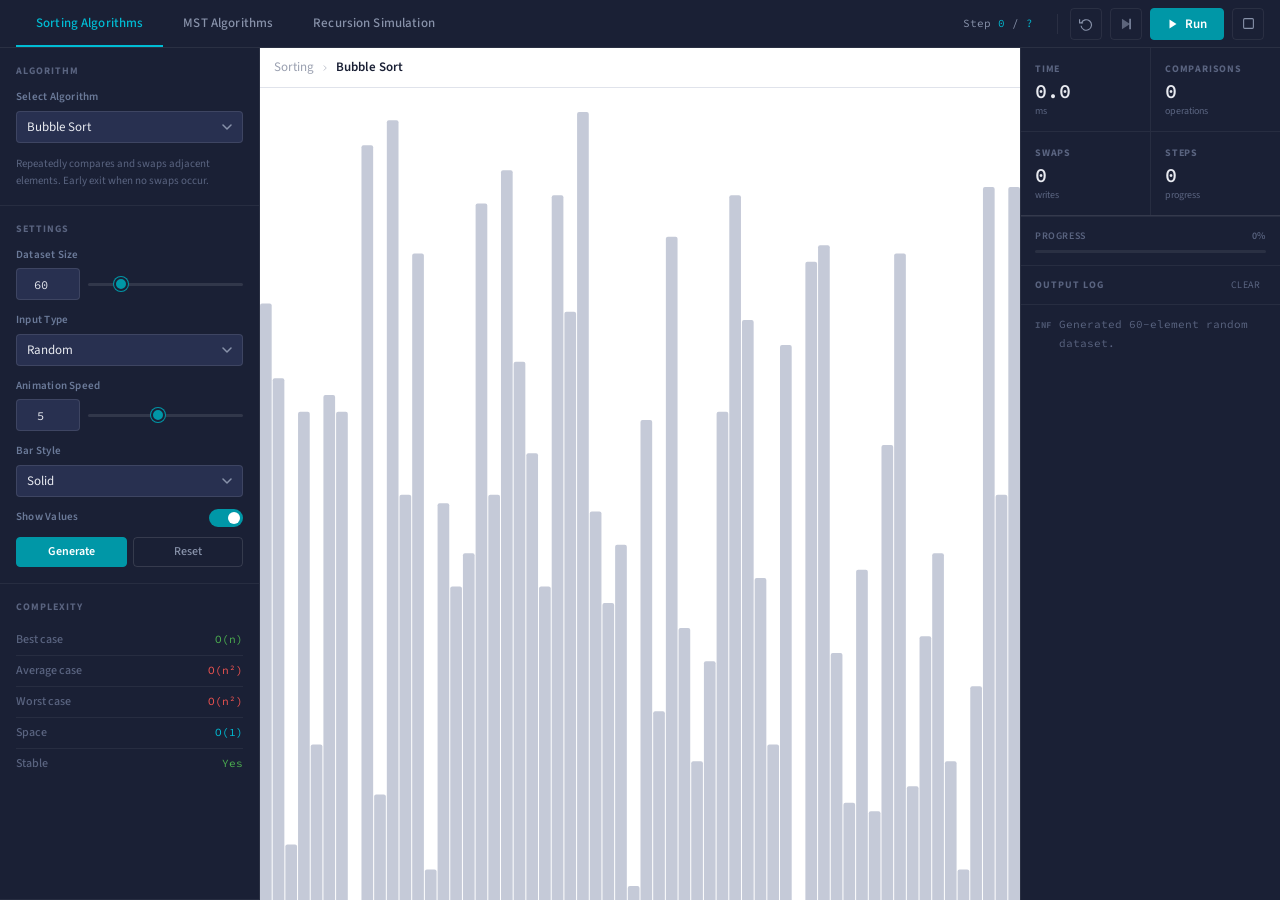
==== commit 4b4932a5: "Enhance sorting visualization options and UI" ====
--- a/Website/index.html
+++ b/Website/index.html
@@ -108,7 +108,24 @@
         </div>
       </div>
 
-      <div class="panel-btn-row" style="margin-top:6px">
+      <div class="field-row">
+        <label class="field-label" for="bar-style-select">Bar Style</label>
+        <select class="field-select" id="bar-style-select">
+          <option value="solid">Solid</option>
+          <option value="gradient">Gradient</option>
+          <option value="outlined">Outlined</option>
+        </select>
+      </div>
+
+      <div class="toggle-row">
+        <label class="field-label">Show Values</label>
+        <label class="toggle-switch">
+          <input type="checkbox" id="show-values-toggle" checked>
+          <span class="toggle-track"></span>
+        </label>
+      </div>
+
+      <div class="panel-btn-row" style="margin-top:8px">
         <button class="panel-btn teal" id="panel-generate">Generate</button>
         <button class="panel-btn"      id="panel-reset">Reset</button>
       </div>
@@ -248,7 +265,7 @@
       </div>
       <div class="sb-item sb-right">
         <span style="color:var(--text-label)">
-          Algorithm Analysis and Simulation Toolkit &nbsp; | &nbsp; Term 2, SY 2025-2026
+          Algorithm Analysis and Simulation Toolkit &nbsp;|&nbsp; Term 2, SY 2025-2026
         </span>
       </div>
     </div>
@@ -325,4 +342,4 @@
 <script src="recursion.js"></script>
 <script src="app.js"></script>
 </body>
-</html>
+</html>
--- a/Website/style.css
+++ b/Website/style.css
@@ -322,6 +322,58 @@
   cursor: pointer;
   border: 2px solid var(--panel-bg);
   box-shadow: 0 0 0 1px var(--teal);
+}
+
+/* ── Toggle switch ────────────────────────────────────────────── */
+.toggle-row {
+  display: flex;
+  align-items: center;
+  justify-content: space-between;
+  margin-bottom: 10px;
+}
+
+.toggle-switch {
+  position: relative;
+  display: inline-block;
+  width: 34px;
+  height: 18px;
+  flex-shrink: 0;
+  cursor: pointer;
+}
+
+.toggle-switch input {
+  opacity: 0;
+  width: 0;
+  height: 0;
+  position: absolute;
+}
+
+.toggle-track {
+  position: absolute;
+  inset: 0;
+  background: rgba(255,255,255,0.12);
+  border-radius: 9px;
+  transition: background 0.2s;
+}
+
+.toggle-track::after {
+  content: '';
+  position: absolute;
+  width: 12px;
+  height: 12px;
+  border-radius: 50%;
+  background: #fff;
+  top: 3px;
+  left: 3px;
+  transition: transform 0.2s;
+}
+
+.toggle-switch input:checked + .toggle-track {
+  background: var(--teal);
+}
+
+.toggle-switch input:checked + .toggle-track::after {
+  transform: translateX(16px);
 }
 
 /* Panel action buttons */
@@ -772,4 +824,4 @@
 [data-tip]:hover::after { opacity: 1; visibility: visible; }
 
 /* ── SCROLLBAR (panels) ───────────────────────────────────────── */
-* { scrollbar-width: thin; scrollbar-color: rgba(255,255,255,0.08) transparent; }
+* { scrollbar-width: thin; scrollbar-color: rgba(255,255,255,0.08) transparent; }
